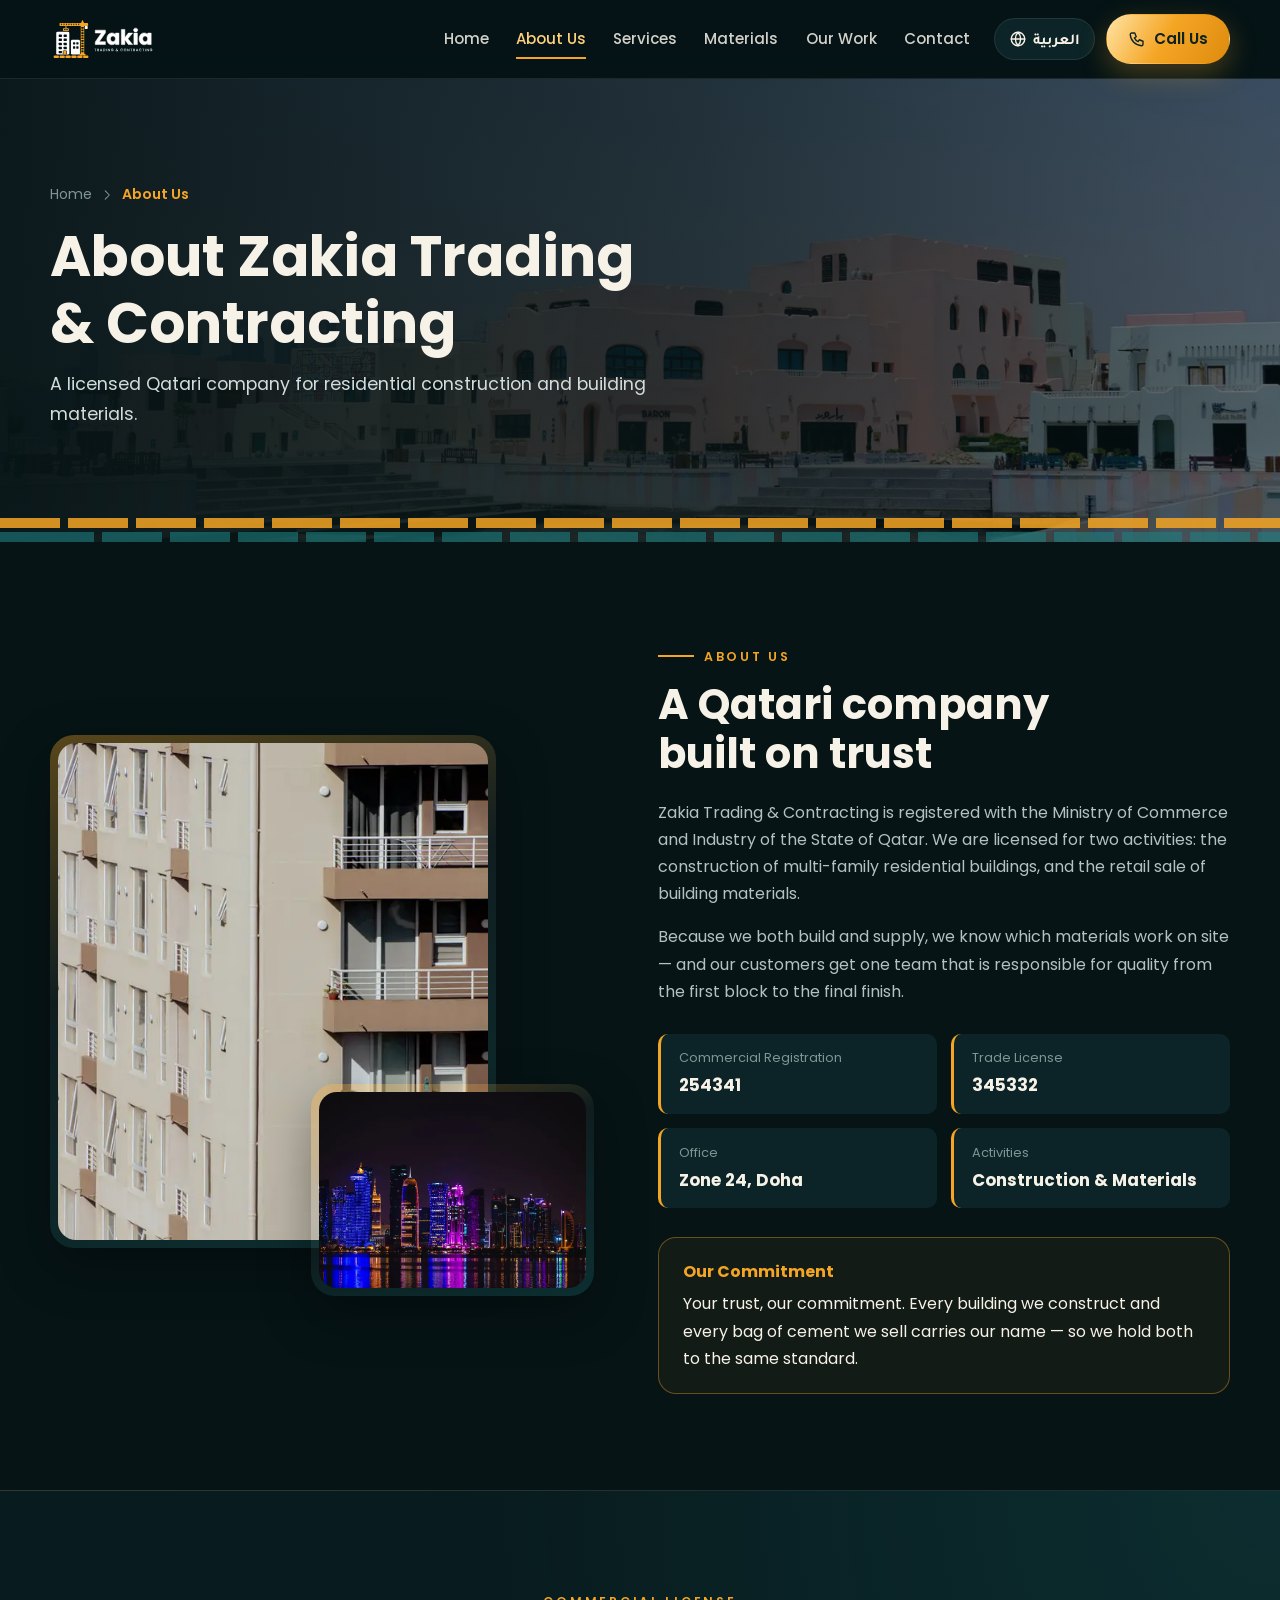
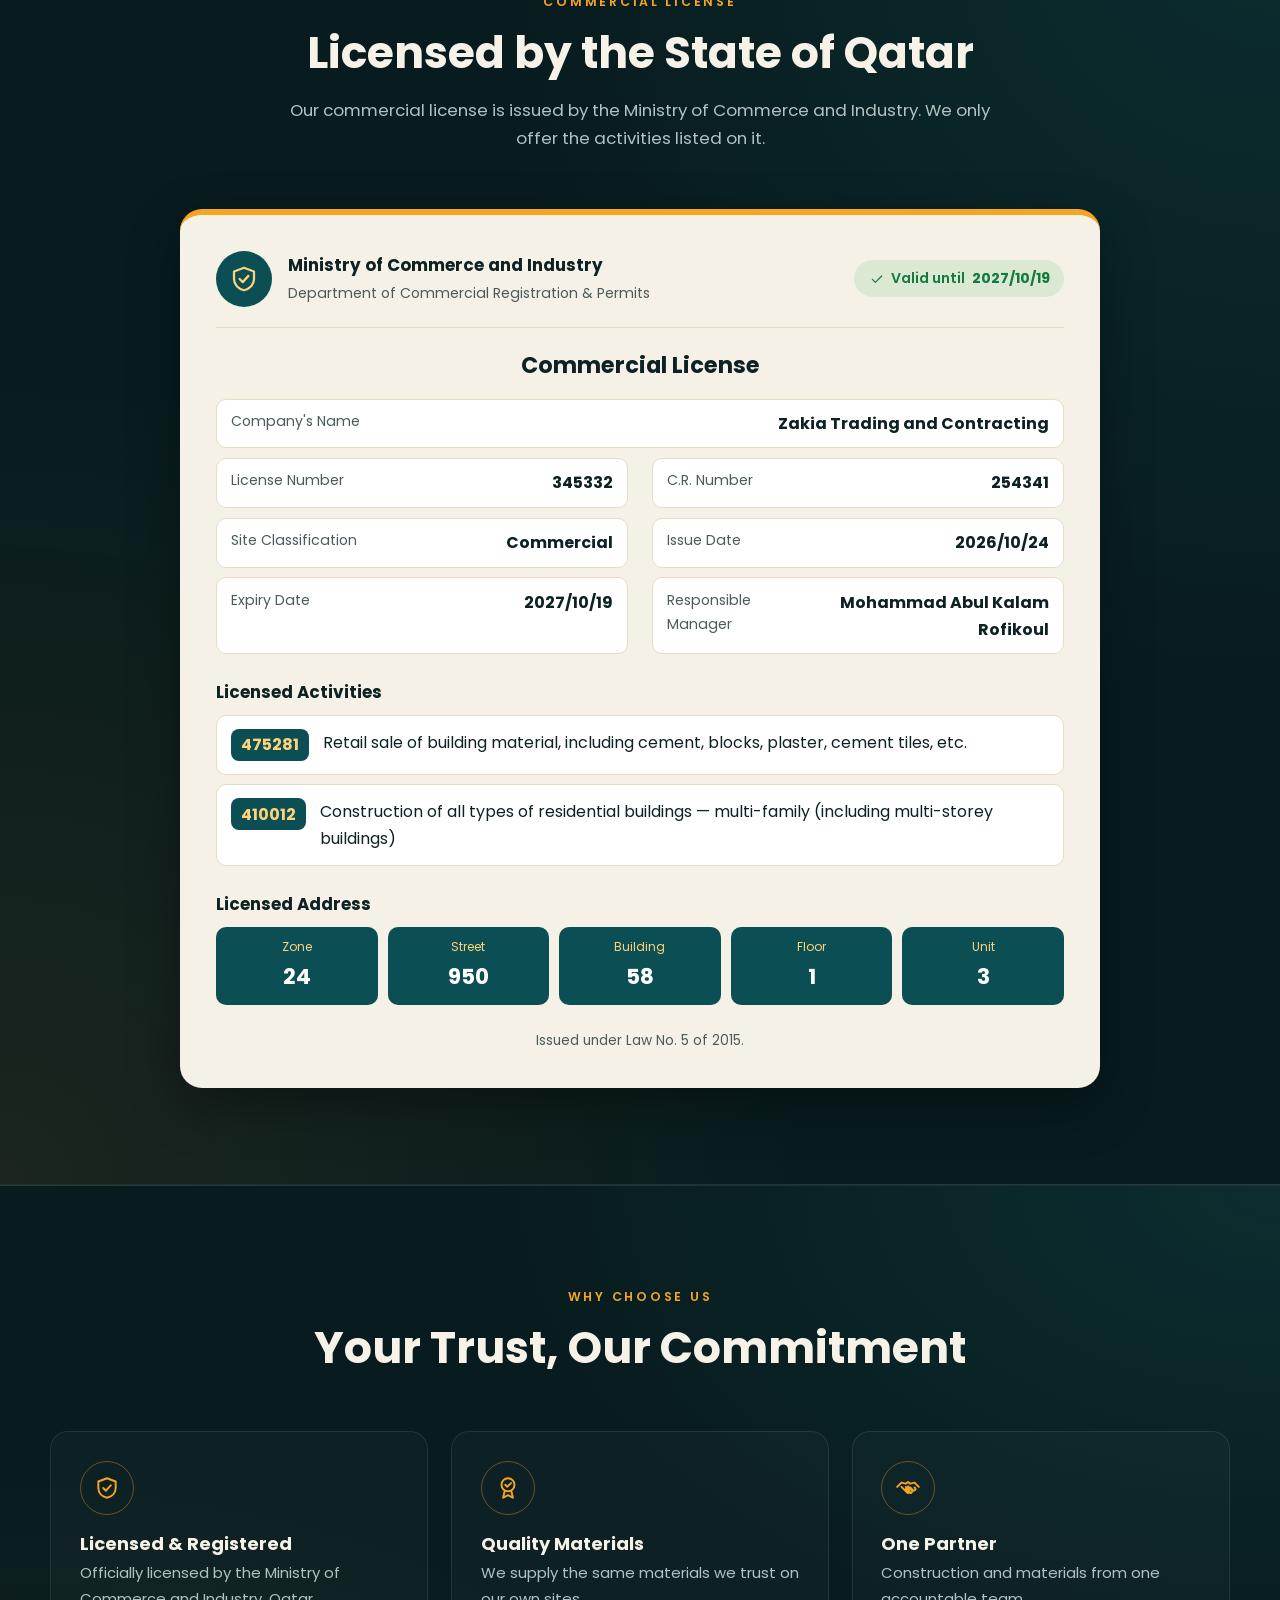
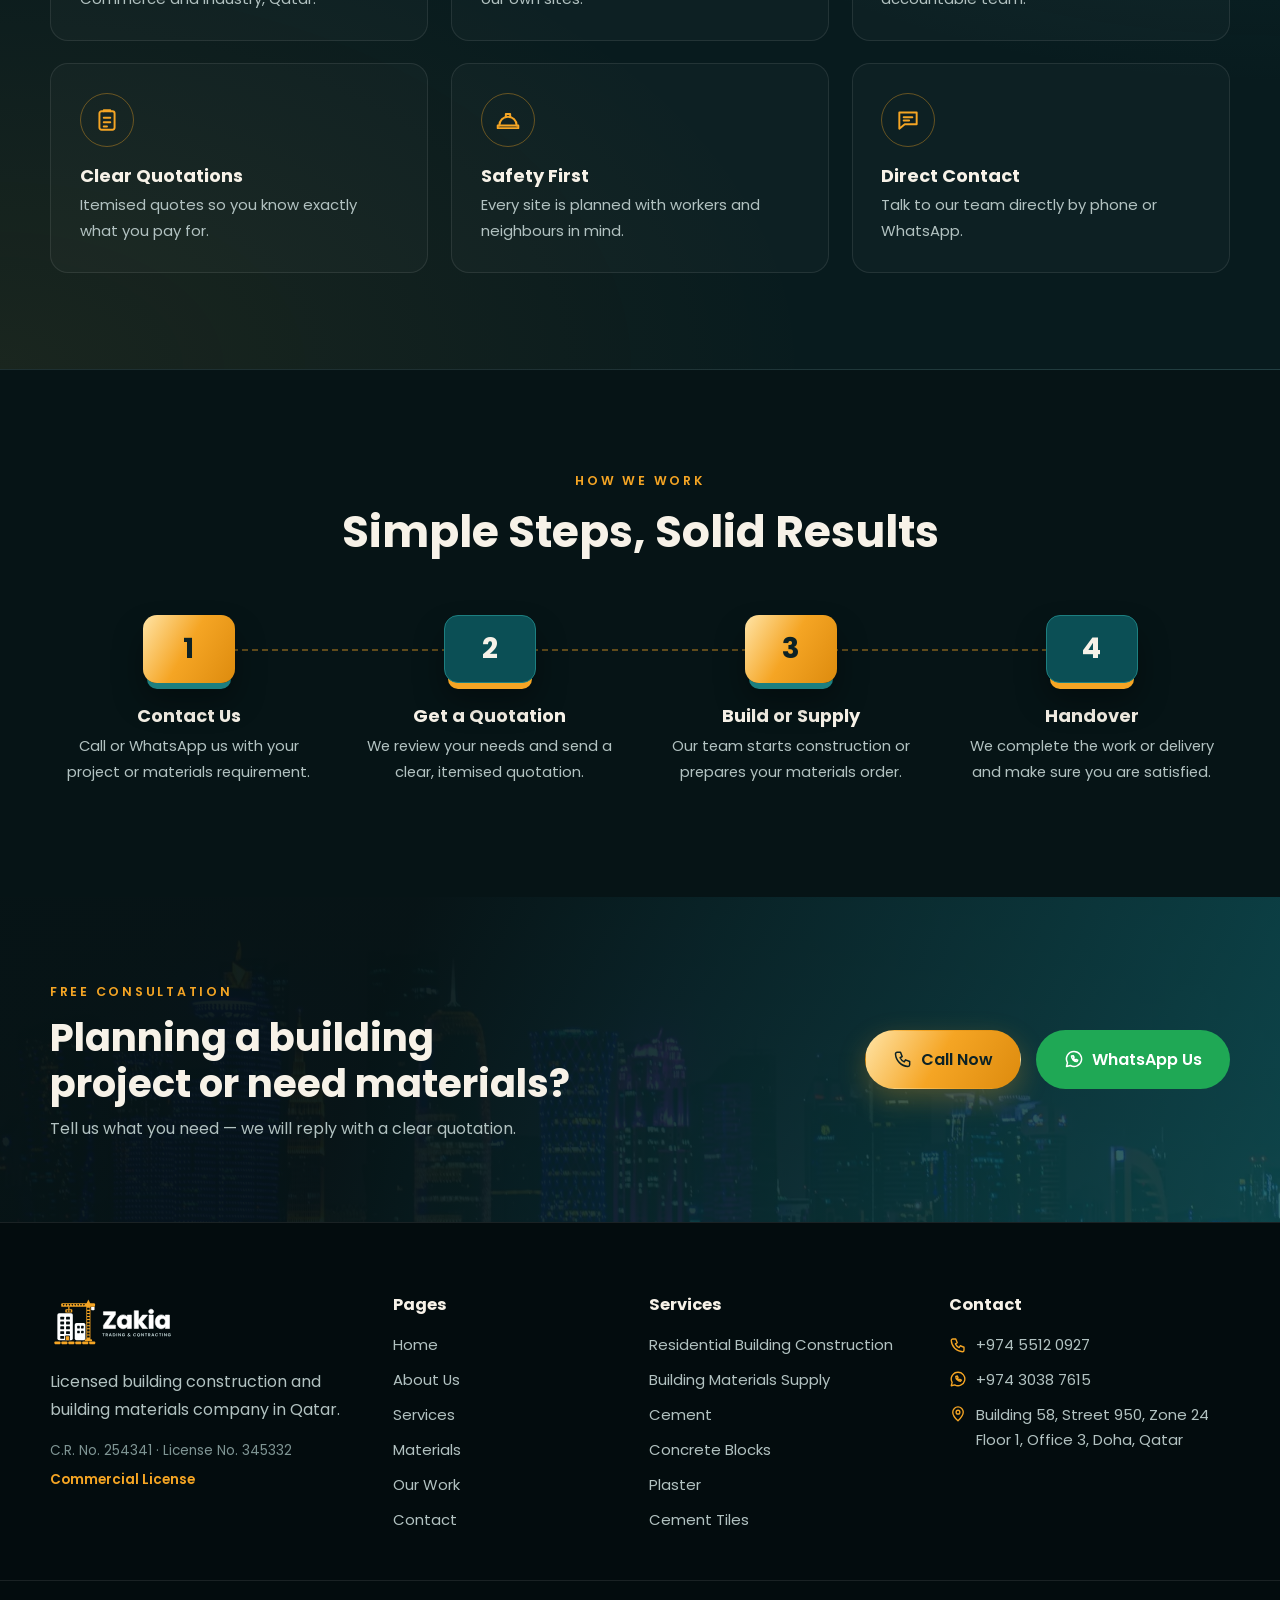
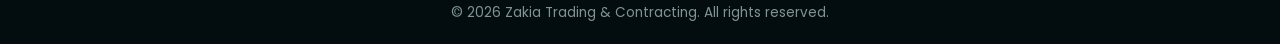
==== about.html @ 7f746972 "Mobile: show hero photos above the headline, two-column materials, delay floating WhatsApp button Co" ====
<!doctype html>
<html lang="en">
  <head>
    <meta charset="UTF-8" />
    <meta name="viewport" content="width=device-width, initial-scale=1.0, viewport-fit=cover" />
    <title>About Us | Zakia Trading &amp; Contracting</title>
    <meta name="description" content="Zakia Trading &amp; Contracting is registered with the Ministry of Commerce and Industry of Qatar (C.R. 254341)." />
    <meta name="theme-color" content="#061416" />
    <link rel="icon" type="image/png" sizes="32x32" href="./favicon-32.png" />
    <link rel="apple-touch-icon" href="./apple-touch-icon-180.png" />
    <meta property="og:type" content="website" />
    <meta property="og:title" content="About Us | Zakia Trading &amp; Contracting" />
    <meta property="og:description" content="Zakia Trading &amp; Contracting is registered with the Ministry of Commerce and Industry of Qatar (C.R. 254341)." />
    <meta property="og:image" content="./og-image.png" />
    <script type="application/ld+json">
      {
        "@context": "https://schema.org",
        "@type": "GeneralContractor",
        "name": "Zakia Trading & Contracting",
        "telephone": "+974 5512 0927",
        "address": { "@type": "PostalAddress", "streetAddress": "Building 58, Street 950, Zone 24", "addressLocality": "Doha", "addressCountry": "QA" }
      }
    </script>
    <script type="module" crossorigin src="./assets/main-DdSkjspt.js"></script>
    <link rel="stylesheet" crossorigin href="./assets/main-BesOq3yx.css">
  </head>
  <body>
    <div id="root" data-page="about"></div>
  </body>
</html>
---- assets/main-BesOq3yx.css ----
@font-face{font-family:Poppins;font-style:normal;font-display:swap;font-weight:400;src:url(./poppins-latin-ext-400-normal-CIpeJEZw.woff2) format("woff2"),url(./poppins-latin-ext-400-normal-Ce_uWq1Z.woff) format("woff");unicode-range:U+0100-02AF,U+0304,U+0308,U+0329,U+1E00-1E9F,U+1EF2-1EFF,U+2020,U+20A0-20AB,U+20AD-20C0,U+2113,U+2C60-2C7F,U+A720-A7FF}@font-face{font-family:Poppins;font-style:normal;font-display:swap;font-weight:400;src:url(./poppins-latin-400-normal-cpxAROuN.woff2) format("woff2"),url(./poppins-latin-400-normal-BOb3E3N0.woff) format("woff");unicode-range:U+0000-00FF,U+0131,U+0152-0153,U+02BB-02BC,U+02C6,U+02DA,U+02DC,U+0304,U+0308,U+0329,U+2000-206F,U+2074,U+20AC,U+2122,U+2191,U+2193,U+2212,U+2215,U+FEFF,U+FFFD}@font-face{font-family:Poppins;font-style:normal;font-display:swap;font-weight:500;src:url(./poppins-latin-ext-500-normal-H4Q0z8D2.woff2) format("woff2"),url(./poppins-latin-ext-500-normal-Bl1-S02S.woff) format("woff");unicode-range:U+0100-02AF,U+0304,U+0308,U+0329,U+1E00-1E9F,U+1EF2-1EFF,U+2020,U+20A0-20AB,U+20AD-20C0,U+2113,U+2C60-2C7F,U+A720-A7FF}@font-face{font-family:Poppins;font-style:normal;font-display:swap;font-weight:500;src:url(./poppins-latin-500-normal-C8OXljZJ.woff2) format("woff2"),url(./poppins-latin-500-normal-DGXqpDMm.woff) format("woff");unicode-range:U+0000-00FF,U+0131,U+0152-0153,U+02BB-02BC,U+02C6,U+02DA,U+02DC,U+0304,U+0308,U+0329,U+2000-206F,U+2074,U+20AC,U+2122,U+2191,U+2193,U+2212,U+2215,U+FEFF,U+FFFD}@font-face{font-family:Poppins;font-style:normal;font-display:swap;font-weight:600;src:url(./poppins-latin-ext-600-normal-Cn4C8475.woff2) format("woff2"),url(./poppins-latin-ext-600-normal-DB6FJURc.woff) format("woff");unicode-range:U+0100-02AF,U+0304,U+0308,U+0329,U+1E00-1E9F,U+1EF2-1EFF,U+2020,U+20A0-20AB,U+20AD-20C0,U+2113,U+2C60-2C7F,U+A720-A7FF}@font-face{font-family:Poppins;font-style:normal;font-display:swap;font-weight:600;src:url(./poppins-latin-600-normal-zEkxB9Mr.woff2) format("woff2"),url(./poppins-latin-600-normal-BJdTmd5m.woff) format("woff");unicode-range:U+0000-00FF,U+0131,U+0152-0153,U+02BB-02BC,U+02C6,U+02DA,U+02DC,U+0304,U+0308,U+0329,U+2000-206F,U+2074,U+20AC,U+2122,U+2191,U+2193,U+2212,U+2215,U+FEFF,U+FFFD}@font-face{font-family:Poppins;font-style:normal;font-display:swap;font-weight:700;src:url(./poppins-latin-ext-700-normal-DDaViAzG.woff2) format("woff2"),url(./poppins-latin-ext-700-normal-CE2WFKmF.woff) format("woff");unicode-range:U+0100-02AF,U+0304,U+0308,U+0329,U+1E00-1E9F,U+1EF2-1EFF,U+2020,U+20A0-20AB,U+20AD-20C0,U+2113,U+2C60-2C7F,U+A720-A7FF}@font-face{font-family:Poppins;font-style:normal;font-display:swap;font-weight:700;src:url(./poppins-latin-700-normal-Qrb0O0WB.woff2) format("woff2"),url(./poppins-latin-700-normal-BVuQR_eA.woff) format("woff");unicode-range:U+0000-00FF,U+0131,U+0152-0153,U+02BB-02BC,U+02C6,U+02DA,U+02DC,U+0304,U+0308,U+0329,U+2000-206F,U+2074,U+20AC,U+2122,U+2191,U+2193,U+2212,U+2215,U+FEFF,U+FFFD}@font-face{font-family:Tajawal;font-style:normal;font-display:swap;font-weight:400;src:url(./tajawal-arabic-400-normal-CyCXRvzh.woff2) format("woff2"),url(./tajawal-arabic-400-normal-DCQxawbB.woff) format("woff");unicode-range:U+0600-06FF,U+0750-077F,U+0870-088E,U+0890-0891,U+0897-08E1,U+08E3-08FF,U+200C-200E,U+2010-2011,U+204F,U+2E41,U+FB50-FDFF,U+FE70-FE74,U+FE76-FEFC,U+102E0-102FB,U+10E60-10E7E,U+10EC2-10EC4,U+10EFC-10EFF,U+1EE00-1EE03,U+1EE05-1EE1F,U+1EE21-1EE22,U+1EE24,U+1EE27,U+1EE29-1EE32,U+1EE34-1EE37,U+1EE39,U+1EE3B,U+1EE42,U+1EE47,U+1EE49,U+1EE4B,U+1EE4D-1EE4F,U+1EE51-1EE52,U+1EE54,U+1EE57,U+1EE59,U+1EE5B,U+1EE5D,U+1EE5F,U+1EE61-1EE62,U+1EE64,U+1EE67-1EE6A,U+1EE6C-1EE72,U+1EE74-1EE77,U+1EE79-1EE7C,U+1EE7E,U+1EE80-1EE89,U+1EE8B-1EE9B,U+1EEA1-1EEA3,U+1EEA5-1EEA9,U+1EEAB-1EEBB,U+1EEF0-1EEF1}@font-face{font-family:Tajawal;font-style:normal;font-display:swap;font-weight:400;src:url(./tajawal-latin-400-normal-BVNSOH3d.woff2) format("woff2"),url(./tajawal-latin-400-normal-BdYcZznU.woff) format("woff");unicode-range:U+0000-00FF,U+0131,U+0152-0153,U+02BB-02BC,U+02C6,U+02DA,U+02DC,U+0304,U+0308,U+0329,U+2000-206F,U+20AC,U+2122,U+2191,U+2193,U+2212,U+2215,U+FEFF,U+FFFD}@font-face{font-family:Tajawal;font-style:normal;font-display:swap;font-weight:500;src:url(./tajawal-arabic-500-normal-BZ8ojJNu.woff2) format("woff2"),url(./tajawal-arabic-500-normal-CbVEaYEW.woff) format("woff");unicode-range:U+0600-06FF,U+0750-077F,U+0870-088E,U+0890-0891,U+0897-08E1,U+08E3-08FF,U+200C-200E,U+2010-2011,U+204F,U+2E41,U+FB50-FDFF,U+FE70-FE74,U+FE76-FEFC,U+102E0-102FB,U+10E60-10E7E,U+10EC2-10EC4,U+10EFC-10EFF,U+1EE00-1EE03,U+1EE05-1EE1F,U+1EE21-1EE22,U+1EE24,U+1EE27,U+1EE29-1EE32,U+1EE34-1EE37,U+1EE39,U+1EE3B,U+1EE42,U+1EE47,U+1EE49,U+1EE4B,U+1EE4D-1EE4F,U+1EE51-1EE52,U+1EE54,U+1EE57,U+1EE59,U+1EE5B,U+1EE5D,U+1EE5F,U+1EE61-1EE62,U+1EE64,U+1EE67-1EE6A,U+1EE6C-1EE72,U+1EE74-1EE77,U+1EE79-1EE7C,U+1EE7E,U+1EE80-1EE89,U+1EE8B-1EE9B,U+1EEA1-1EEA3,U+1EEA5-1EEA9,U+1EEAB-1EEBB,U+1EEF0-1EEF1}@font-face{font-family:Tajawal;font-style:normal;font-display:swap;font-weight:500;src:url(./tajawal-latin-500-normal-CoYeBiSI.woff2) format("woff2"),url(./tajawal-latin-500-normal-DU9v6xgj.woff) format("woff");unicode-range:U+0000-00FF,U+0131,U+0152-0153,U+02BB-02BC,U+02C6,U+02DA,U+02DC,U+0304,U+0308,U+0329,U+2000-206F,U+20AC,U+2122,U+2191,U+2193,U+2212,U+2215,U+FEFF,U+FFFD}@font-face{font-family:Tajawal;font-style:normal;font-display:swap;font-weight:700;src:url(./tajawal-arabic-700-normal-D2-eand5.woff2) format("woff2"),url(./tajawal-arabic-700-normal-9L7Zusdl.woff) format("woff");unicode-range:U+0600-06FF,U+0750-077F,U+0870-088E,U+0890-0891,U+0897-08E1,U+08E3-08FF,U+200C-200E,U+2010-2011,U+204F,U+2E41,U+FB50-FDFF,U+FE70-FE74,U+FE76-FEFC,U+102E0-102FB,U+10E60-10E7E,U+10EC2-10EC4,U+10EFC-10EFF,U+1EE00-1EE03,U+1EE05-1EE1F,U+1EE21-1EE22,U+1EE24,U+1EE27,U+1EE29-1EE32,U+1EE34-1EE37,U+1EE39,U+1EE3B,U+1EE42,U+1EE47,U+1EE49,U+1EE4B,U+1EE4D-1EE4F,U+1EE51-1EE52,U+1EE54,U+1EE57,U+1EE59,U+1EE5B,U+1EE5D,U+1EE5F,U+1EE61-1EE62,U+1EE64,U+1EE67-1EE6A,U+1EE6C-1EE72,U+1EE74-1EE77,U+1EE79-1EE7C,U+1EE7E,U+1EE80-1EE89,U+1EE8B-1EE9B,U+1EEA1-1EEA3,U+1EEA5-1EEA9,U+1EEAB-1EEBB,U+1EEF0-1EEF1}@font-face{font-family:Tajawal;font-style:normal;font-display:swap;font-weight:700;src:url(./tajawal-latin-700-normal-BypgxfGb.woff2) format("woff2"),url(./tajawal-latin-700-normal-CV3bxpHe.woff) format("woff");unicode-range:U+0000-00FF,U+0131,U+0152-0153,U+02BB-02BC,U+02C6,U+02DA,U+02DC,U+0304,U+0308,U+0329,U+2000-206F,U+20AC,U+2122,U+2191,U+2193,U+2212,U+2215,U+FEFF,U+FFFD}:root{--bg: #061416;--bg-2: #081b1e;--surface: #0c2427;--surface-2: #112e32;--field: #0a1d20;--line: rgba(255, 255, 255, .09);--line-gold: rgba(245, 165, 36, .38);--gold: #f5a524;--gold-soft: #ffd27a;--gold-deep: #d98a0c;--gold-grad: linear-gradient(120deg, #ffe4a6 0%, #f5a524 48%, #dd8b0e 100%);--heading: #f7f2e8;--text: #b2c2c1;--muted: #7f9594;--teal: #0b4f55;--teal-bright: #1d7f80;--cream: #f6f1e6;--cream-line: #e6dcc6;--ink: #0d2225;--ink-text: #4b5a5b;--white: #ffffff;--wa: #1fa855;--radius: 18px;--shadow: 0 18px 50px rgba(0, 0, 0, .35);--header-h: 78px;--font: "Poppins", system-ui, -apple-system, "Segoe UI", sans-serif;color-scheme:dark}:root[lang=ar]{--font: "Poppins", "Tajawal", system-ui, sans-serif}*,*:before,*:after{box-sizing:border-box}html{scroll-behavior:smooth;scroll-padding-top:calc(var(--header-h) + 12px)}body{margin:0;font-family:var(--font);color:var(--text);background:var(--bg);line-height:1.7;-webkit-font-smoothing:antialiased;overflow-x:hidden}:root[lang=ar] body{font-size:1.06rem}body:before{content:"";position:fixed;inset:0 0 auto;height:env(safe-area-inset-top,0px);z-index:51;background:var(--bg)}h1,h2,h3,h4{color:var(--heading);line-height:1.2;margin:0;text-wrap:balance}p{margin:0 0 1rem}a{color:inherit;text-decoration:none}img{max-width:100%;height:auto;display:block}:focus-visible{outline:2px solid var(--gold);outline-offset:3px}.container{width:100%;max-width:1220px;margin-inline:auto;padding-left:max(20px,env(safe-area-inset-left,0px));padding-right:max(20px,env(safe-area-inset-right,0px))}[dir=rtl] .flip-rtl{transform:scaleX(-1)}.flip-180{transform:rotate(180deg)}[dir=rtl] .flip-180.flip-rtl{transform:none}.gold-text{background:var(--gold-grad);-webkit-background-clip:text;background-clip:text;color:transparent}.btn{display:inline-flex;align-items:center;justify-content:center;gap:.5rem;padding:.72rem 1.3rem;border-radius:999px;font-weight:600;font-size:.95rem;border:1.5px solid transparent;cursor:pointer;transition:transform .2s ease,background-color .2s ease,box-shadow .2s ease,color .2s ease,border-color .2s ease;white-space:nowrap;font-family:inherit}.btn:hover{transform:translateY(-2px)}.btn-lg{padding:.95rem 1.7rem;font-size:1rem}.btn-block{width:100%}.btn-gold{background:var(--gold-grad);color:var(--ink);box-shadow:0 10px 28px #f5a52447}.btn-gold:hover{box-shadow:0 14px 34px #f5a5246b}.btn-dark{background:var(--surface);border-color:var(--line);color:var(--heading)}.btn-dark:hover{border-color:var(--line-gold)}.btn-outline-gold{border-color:var(--line-gold);color:var(--gold-soft)}.btn-outline-gold:hover{background:var(--gold);color:var(--ink)}.btn-ghost{color:var(--gold-soft);padding-inline:.8rem}.btn-ghost:hover{color:var(--white)}.btn-wa{background:var(--wa);color:var(--white)}.eyebrow{display:inline-flex;align-items:center;gap:.6rem;font-size:.78rem;font-weight:600;letter-spacing:.22em;text-transform:uppercase;color:var(--gold)}.eyebrow-line:before{content:"";width:36px;height:1.5px;background:var(--gold)}[dir=rtl] .eyebrow,[dir=rtl] .trust-line{letter-spacing:0;font-size:.95rem}.tag{display:inline-block;font-size:.78rem;font-weight:600;color:var(--gold-soft);border:1px solid var(--line-gold);border-radius:999px;padding:.25rem .8rem;margin-bottom:1rem}.reveal{transition:opacity .7s ease,transform .7s ease}.reveal.is-pending{opacity:0;transform:translateY(26px)}@media (prefers-reduced-motion: reduce){html{scroll-behavior:auto}.reveal,.reveal.is-pending{opacity:1;transform:none;transition:none}}.site-header{position:sticky;top:env(safe-area-inset-top,0px);z-index:50;background:#061416d1;-webkit-backdrop-filter:blur(14px);backdrop-filter:blur(14px);border-bottom:1px solid var(--line);transition:background-color .25s ease}.site-header.is-scrolled{background:#061416f5}.header-inner{height:var(--header-h);display:flex;align-items:center;gap:1.5rem}.brand img{height:46px;width:auto}.main-nav{display:flex;gap:1.7rem;margin-inline-start:auto}.main-nav a:not(.btn){font-weight:500;font-size:.94rem;color:var(--heading);position:relative;padding-block:.3rem;opacity:.85}.main-nav a:not(.btn):hover,.main-nav a.is-active{opacity:1;color:var(--gold-soft)}.main-nav a:not(.btn):after{content:"";position:absolute;inset-inline-start:0;bottom:-2px;width:0;height:2px;background:var(--gold);transition:width .25s ease}.main-nav a:not(.btn):hover:after,.main-nav a.is-active:after{width:100%}.nav-call-mobile{display:none!important}.header-actions{display:flex;align-items:center;gap:.7rem}.lang-toggle{display:inline-flex;align-items:center;gap:.35rem;background:var(--surface);border:1px solid var(--line);color:var(--heading);border-radius:999px;padding:.5rem .9rem;font-family:Poppins,Tajawal,sans-serif;font-weight:700;font-size:.95rem;cursor:pointer}.lang-toggle:hover{border-color:var(--line-gold)}.menu-toggle{display:none;background:none;border:0;color:var(--heading);cursor:pointer;padding:.4rem}.hero{position:relative;padding:4.5rem 0 6.5rem;background:radial-gradient(ellipse at 15% 0%,rgba(245,165,36,.12),transparent 45%),radial-gradient(ellipse at 90% 60%,rgba(29,127,128,.22),transparent 50%),var(--bg);overflow:hidden}.hero-grid{display:grid;grid-template-columns:1.08fr 1fr;gap:3.5rem;align-items:center}.hero h1{font-size:clamp(2.5rem,5.4vw,4.3rem);font-weight:700;margin:1.1rem 0 1.3rem;letter-spacing:-.02em}[dir=rtl] .hero h1{letter-spacing:0;line-height:1.3}.hero-accent{display:block}.hero-text{font-size:1.08rem;max-width:58ch}.chip-row{list-style:none;padding:0;margin:1.6rem 0 1.4rem;display:flex;flex-wrap:wrap;gap:.6rem}.chip-row li{display:inline-flex;align-items:center;gap:.45rem;font-size:.86rem;font-weight:600;color:var(--heading);padding:.5rem .95rem;border-radius:999px;background:#ffffff08;border:1px solid var(--line)}.chip-row svg{color:var(--gold)}.trust-line{display:flex;align-items:center;gap:.8rem;font-size:.78rem;font-weight:600;letter-spacing:.3em;text-transform:uppercase;color:var(--muted)}.trust-line:before{content:"";width:36px;height:1px;background:var(--muted)}.hero-ctas{display:flex;flex-wrap:wrap;gap:.9rem;margin:1.6rem 0 2rem}.hero-facts{display:grid;grid-template-columns:repeat(3,minmax(0,1fr));gap:.75rem;margin:0;max-width:560px}.hero-facts div{border:1px solid var(--line);background:#ffffff05;border-radius:14px;padding:.9rem 1rem}.hero-facts dt{font-size:1.45rem;font-weight:700;color:var(--gold);line-height:1.2;font-variant-numeric:tabular-nums}.hero-facts dd{margin:.2rem 0 0;font-size:.75rem;color:var(--muted);text-transform:uppercase;letter-spacing:.08em}[dir=rtl] .hero-facts dd{letter-spacing:0;font-size:.85rem}.hero-visual{position:relative;padding-bottom:2rem}.photo-frame{border-radius:24px;padding:8px;background:linear-gradient(160deg,#f5a52459,#ffffff0a 40%,#1d7f8040);box-shadow:var(--shadow)}.photo-frame img{width:100%;height:100%;object-fit:cover;border-radius:18px}.hero-visual>.photo-frame:first-child{aspect-ratio:4 / 4.4;max-width:100%;margin-inline-start:12%}.photo-frame-sm{position:absolute;width:40%;aspect-ratio:3 / 4;bottom:0;inset-inline-start:0;border-radius:20px;padding:6px}.photo-frame-sm img{border-radius:15px}.float-badge{position:absolute;top:7%;inset-inline-end:-3%;display:flex;align-items:center;gap:.75rem;background:#081b1eeb;-webkit-backdrop-filter:blur(8px);backdrop-filter:blur(8px);border:1px solid var(--line-gold);padding:.8rem 1.1rem;border-radius:16px;box-shadow:var(--shadow);animation:float 5s ease-in-out infinite}.float-badge strong{display:block;color:var(--heading);font-size:.92rem}.float-badge span:not(.badge-icon){font-size:.8rem;color:var(--muted)}.badge-icon{display:grid;place-items:center;width:42px;height:42px;border-radius:12px;background:var(--gold-grad);color:var(--ink);flex-shrink:0}@keyframes float{50%{transform:translateY(-10px)}}@media (prefers-reduced-motion: reduce){.float-badge{animation:none}}.brick-strip{position:absolute;inset-inline:0;bottom:14px;height:10px;background:repeating-linear-gradient(90deg,var(--gold) 0 60px,transparent 60px 68px);opacity:.85}.brick-strip:after{content:"";position:absolute;inset-inline:0;top:14px;height:10px;background:repeating-linear-gradient(90deg,var(--teal-bright) 0 60px,transparent 60px 68px);background-position:34px 0;opacity:.7}.page-hero{position:relative;background-size:cover;background-position:center;padding:6.5rem 0 7rem;isolation:isolate}.page-hero:before{content:"";position:absolute;top:0;right:0;bottom:0;left:0;z-index:-1;background:linear-gradient(90deg,#061416f5,#061416c7 55%,#0614168c),radial-gradient(ellipse at 10% 100%,rgba(245,165,36,.18),transparent 50%)}[dir=rtl] .page-hero:before{background:linear-gradient(270deg,#061416f5,#061416c7 55%,#0614168c),radial-gradient(ellipse at 90% 100%,rgba(245,165,36,.18),transparent 50%)}.page-hero-inner{max-width:1220px}.page-hero h1{font-size:clamp(2.2rem,4.6vw,3.5rem);margin:1rem 0 .8rem;max-width:18ch}.page-hero p{font-size:1.1rem;max-width:55ch;color:#d2dcdb;margin:0}.breadcrumb{display:flex;align-items:center;gap:.5rem;font-size:.88rem;color:var(--muted)}.breadcrumb a:hover{color:var(--gold-soft)}.breadcrumb [aria-current]{color:var(--gold);font-weight:600}.section{padding-block:6rem}.section-dark{background:radial-gradient(ellipse at 100% 0%,rgba(29,127,128,.18),transparent 45%),radial-gradient(ellipse at 0% 100%,rgba(245,165,36,.08),transparent 45%),var(--bg-2);border-block:1px solid var(--line)}.section-cream{background:var(--cream);color:var(--ink-text)}.section-cream h2,.section-cream h3{color:var(--ink)}.section-cream .eyebrow{color:var(--gold-deep)}.section-heading{max-width:700px;margin:0 auto 3.5rem;text-align:center}.section-heading.align-start{margin-inline:0;text-align:start}.section-heading h2{font-size:clamp(1.9rem,3.6vw,2.75rem);margin:.8rem 0 1rem}.section-heading p{font-size:1.05rem;margin:0}.center-action{display:flex;justify-content:center;margin-top:2.75rem}.check-list{list-style:none;padding:0;margin:1.2rem 0 1.6rem;display:grid;grid-template-columns:repeat(2,minmax(0,1fr));gap:.6rem 1rem}.check-list li{display:flex;align-items:flex-start;gap:.5rem;color:var(--heading);font-weight:500;font-size:.92rem}.section-cream .check-list li{color:var(--ink)}.check-list svg{color:var(--gold);flex-shrink:0;margin-top:.2rem}.card-actions{display:flex;flex-wrap:wrap;gap:.5rem;align-items:center}.link-arrow{display:inline-flex;align-items:center;gap:.35rem;font-weight:600;color:var(--gold);font-style:normal}.section-cream .link-arrow{color:var(--gold-deep)}.link-arrow:hover{gap:.6rem}.service-grid{display:grid;grid-template-columns:repeat(2,minmax(0,1fr));gap:2rem}.service-card{background:var(--surface);border:1px solid var(--line);border-radius:24px;overflow:hidden;transition:transform .3s ease,border-color .3s ease,box-shadow .3s ease}.service-card:hover{transform:translateY(-6px);border-color:var(--line-gold);box-shadow:var(--shadow)}.service-photo{position:relative;aspect-ratio:16 / 9;max-width:100%}.service-photo img{width:100%;height:100%;object-fit:cover;transition:transform .6s ease}.service-card:hover .service-photo img{transform:scale(1.05)}.service-photo{overflow:hidden}.service-photo:after{content:"";position:absolute;top:40%;right:0;bottom:0;left:0;background:linear-gradient(transparent,var(--surface))}.service-icon{position:absolute;z-index:1;bottom:1rem;inset-inline-start:1.6rem;display:grid;place-items:center;width:60px;height:60px;border-radius:16px;background:var(--gold-grad);color:var(--ink);box-shadow:0 10px 24px #00000059}.service-body{padding:1.4rem 1.8rem 2rem}.service-body h3{font-size:1.4rem;margin-bottom:.7rem}.feature-rows{display:grid;gap:5rem}.feature-row{display:grid;grid-template-columns:1fr 1fr;gap:3.5rem;align-items:center}.feature-row.is-flipped .feature-media{order:2}.feature-media{aspect-ratio:4 / 3.2;max-width:100%}.feature-copy h2{font-size:clamp(1.7rem,3vw,2.3rem);margin-bottom:1rem}.lead{color:var(--heading);font-size:1.08rem}.material-grid{display:grid;grid-template-columns:repeat(4,minmax(0,1fr));gap:1.5rem}.material-grid.is-detailed{grid-template-columns:repeat(2,minmax(0,1fr));gap:2rem}.material-card{background:var(--surface);border:1px solid var(--line);border-radius:var(--radius);overflow:hidden;display:flex;flex-direction:column;transition:transform .3s ease,box-shadow .3s ease,border-color .3s ease}.section-cream .material-card{background:var(--white);border-color:var(--cream-line)}.material-card:hover{transform:translateY(-6px);box-shadow:0 18px 40px #0d22252e;border-color:var(--line-gold)}.material-photo{position:relative;aspect-ratio:4 / 3;max-width:100%;overflow:hidden}.is-detailed .material-photo{aspect-ratio:16 / 9}.material-photo img{width:100%;height:100%;object-fit:cover;transition:transform .6s ease}.material-card:hover .material-photo img{transform:scale(1.06)}.material-icon{position:absolute;bottom:.8rem;inset-inline-start:.8rem;display:grid;place-items:center;width:46px;height:46px;border-radius:12px;background:var(--gold-grad);color:var(--ink)}.material-body{padding:1.3rem 1.4rem 1.5rem;display:flex;flex-direction:column;flex:1}.material-body h3{font-size:1.18rem;margin-bottom:.4rem}.material-body>p{font-size:.93rem;flex:1}.is-detailed .material-body h3{font-size:1.45rem}.is-detailed .material-body>p{flex:0}.why-grid{display:grid;grid-template-columns:repeat(3,minmax(0,1fr));gap:1.4rem}.why-card{background:#ffffff06;border:1px solid var(--line);border-radius:var(--radius);padding:1.8rem;transition:border-color .3s ease,background-color .3s ease}.why-card:hover{border-color:var(--line-gold);background:#f5a5240a}.why-icon{display:grid;place-items:center;width:54px;height:54px;border-radius:50%;border:1px solid var(--line-gold);color:var(--gold);margin-bottom:1.1rem}.why-card h3{font-size:1.12rem;margin-bottom:.4rem}.why-card p{font-size:.93rem;margin:0}.filter-row{display:flex;flex-wrap:wrap;justify-content:center;gap:.6rem;margin-bottom:2.25rem}.filter-row button{font:inherit;font-size:.9rem;font-weight:600;padding:.55rem 1.2rem;border-radius:999px;border:1px solid var(--line);background:var(--surface);color:var(--heading);cursor:pointer}.filter-row button.is-active{background:var(--gold-grad);color:var(--ink);border-color:transparent}.work-grid{columns:3;column-gap:1rem}.work-item{break-inside:avoid;margin-bottom:1rem;aspect-ratio:4 / 3;max-width:100%}.work-item.is-tall{aspect-ratio:3 / 4}.work-item button{position:relative;display:block;width:100%;height:100%;padding:0;border:0;border-radius:var(--radius);overflow:hidden;cursor:zoom-in;background:var(--surface);text-align:start;font:inherit}.work-item img{width:100%;height:100%;object-fit:cover;transition:transform .6s ease}.work-item button:hover img{transform:scale(1.06)}.work-caption{position:absolute;inset:auto 0 0;padding:2.5rem 1.1rem 1rem;background:linear-gradient(transparent,#040e10eb);display:grid;gap:.15rem}.work-caption strong{color:var(--heading);font-size:.98rem}.work-cat{font-size:.72rem;font-weight:600;letter-spacing:.12em;text-transform:uppercase;color:var(--gold)}[dir=rtl] .work-cat{letter-spacing:0;font-size:.82rem}.lightbox{position:fixed;top:0;right:0;bottom:0;left:0;z-index:100;background:#020809f0;display:grid;place-items:center;padding:max(16px,env(safe-area-inset-top,0px)) max(16px,env(safe-area-inset-right,0px)) max(16px,env(safe-area-inset-bottom,0px)) max(16px,env(safe-area-inset-left,0px))}.lightbox figure{margin:0;max-width:min(1200px,100%)}.lightbox img{max-height:80vh;width:auto;margin-inline:auto;border-radius:14px}.lightbox figcaption{text-align:center;color:var(--heading);margin-top:.9rem;font-weight:600}.lb-btn{position:absolute;display:grid;place-items:center;width:48px;height:48px;border-radius:50%;border:1px solid var(--line);background:#0c2427e6;color:var(--heading);cursor:pointer}.lb-btn:hover{border-color:var(--gold);color:var(--gold)}.lb-close{top:calc(16px + env(safe-area-inset-top,0px));inset-inline-end:16px}.lb-prev,.lb-next{top:50%;translate:0 -50%}.lb-prev{inset-inline-start:16px}.lb-next{inset-inline-end:16px}.about-grid{display:grid;grid-template-columns:1fr 1.05fr;gap:4rem;align-items:center}.about-media{position:relative;padding-bottom:3rem}.about-main{aspect-ratio:4 / 4.6;max-width:100%;width:82%}.about-sub{position:absolute;width:52%;aspect-ratio:4 / 3;bottom:0;inset-inline-end:0}.about-copy h2{font-size:clamp(1.9rem,3.6vw,2.6rem);margin:.8rem 0 1.2rem}.fact-grid{display:grid;grid-template-columns:repeat(2,minmax(0,1fr));gap:.9rem;margin:1.8rem 0}.fact-grid div{border-inline-start:3px solid var(--gold);background:var(--surface);padding:.85rem 1.1rem;border-radius:10px}.fact-grid dt{font-size:.8rem;color:var(--muted)}.fact-grid dd{margin:.15rem 0 0;font-weight:700;color:var(--heading);font-size:1.05rem;font-variant-numeric:tabular-nums}.mission{margin:0;padding:1.3rem 1.5rem;border-radius:var(--radius);border:1px solid var(--line-gold);background:#f5a5240d}.mission strong{color:var(--gold);display:block;margin-bottom:.3rem}.mission p{margin:0;color:var(--heading)}.license-doc{max-width:920px;margin-inline:auto;background:var(--cream);color:var(--ink-text);border-radius:22px;padding:2.25rem;box-shadow:var(--shadow);border-top:6px solid var(--gold)}.license-head{display:flex;align-items:center;gap:1rem;flex-wrap:wrap;padding-bottom:1.25rem;border-bottom:1px solid var(--cream-line)}.license-head strong{display:block;color:var(--ink);font-size:1.05rem}.license-head span{font-size:.88rem}.license-seal{display:grid;place-items:center;width:56px;height:56px;border-radius:50%;background:var(--teal);color:var(--gold-soft);flex-shrink:0}.license-valid{margin-inline-start:auto;display:inline-flex;align-items:center;gap:.4rem;padding:.4rem .9rem;border-radius:999px;background:#1fa8551f;color:#157a3e;font-weight:600}.license-title{color:var(--ink);text-align:center;font-size:1.4rem;margin:1.5rem 0 1.25rem}.license-fields,.license-address{margin:0;display:grid;gap:.6rem 1.5rem}.license-fields{grid-template-columns:repeat(2,minmax(0,1fr))}.license-fields div{display:flex;justify-content:space-between;gap:1rem;padding:.65rem .9rem;background:var(--white);border-radius:10px;border:1px solid var(--cream-line)}.license-fields div:first-child{grid-column:1 / -1}.license-fields dt{font-size:.88rem}.license-fields dd{margin:0;font-weight:700;color:var(--ink);text-align:end;font-variant-numeric:tabular-nums}.license-sub{color:var(--ink);font-size:1.05rem;margin:1.75rem 0 .8rem}.license-activities{list-style:none;padding:0;margin:0;display:grid;gap:.6rem}.license-activities li{display:flex;align-items:flex-start;gap:.9rem;padding:.8rem .9rem;background:var(--white);border-radius:10px;border:1px solid var(--cream-line);color:var(--ink)}.activity-code{flex-shrink:0;font-weight:700;font-variant-numeric:tabular-nums;background:var(--teal);color:var(--gold-soft);border-radius:8px;padding:.15rem .6rem}.license-address{grid-template-columns:repeat(5,minmax(0,1fr));gap:.6rem}.license-address div{text-align:center;background:var(--teal);border-radius:10px;padding:.6rem .4rem}.license-address dt{font-size:.75rem;color:var(--gold-soft)}.license-address dd{margin:.1rem 0 0;font-size:1.35rem;font-weight:700;color:var(--white)}.license-note{margin:1.5rem 0 0;font-size:.85rem;text-align:center}.license-strip{background:var(--surface);border-block:1px solid var(--line);padding-block:1.1rem}.license-strip-inner{display:flex;align-items:center;gap:1rem 2rem;flex-wrap:wrap;justify-content:space-between}.license-strip-text{display:inline-flex;align-items:center;gap:.55rem;color:var(--heading);font-weight:600}.license-strip-text svg{color:var(--gold)}.license-strip-meta{display:flex;flex-wrap:wrap;gap:.4rem 1.5rem;font-size:.9rem}.license-strip-meta b{color:var(--gold-soft);font-variant-numeric:tabular-nums}.footer-legal .link-arrow{margin-top:.4rem}.cta-band{position:relative;background-size:cover;background-position:center;padding-block:5rem;isolation:isolate}.cta-band:before{content:"";position:absolute;top:0;right:0;bottom:0;left:0;z-index:-1;background:linear-gradient(110deg,#061416f2 30%,#0b4f55d1)}.cta-inner{display:flex;align-items:center;justify-content:space-between;gap:2rem;flex-wrap:wrap}.cta-band h2{font-size:clamp(1.7rem,3.2vw,2.4rem);margin:.7rem 0 .5rem;max-width:24ch}.cta-band p{margin:0}.cta-actions{display:flex;gap:.9rem;flex-wrap:wrap}.steps{list-style:none;padding:0;margin:0;display:grid;grid-template-columns:repeat(4,minmax(0,1fr));gap:1.5rem;position:relative}.steps:before{content:"";position:absolute;top:34px;inset-inline:12%;border-top:2px dashed var(--line-gold)}.step{text-align:center;position:relative;padding:0 .5rem}.step-block{display:grid;place-items:center;width:92px;height:68px;margin:0 auto 1.4rem;border-radius:14px;background:var(--gold-grad);color:var(--ink);font-size:1.8rem;font-weight:700;box-shadow:0 10px 0 -4px var(--teal-bright),0 18px 30px #00000059;position:relative}.step:nth-child(2n) .step-block{background:var(--teal);color:var(--heading);border:1px solid var(--teal-bright);box-shadow:0 10px 0 -4px var(--gold),0 18px 30px #00000059}.step h3{font-size:1.12rem;margin-bottom:.5rem}.step p{font-size:.92rem}.faq-wrap{max-width:880px}.faq-list{display:grid;gap:.9rem}.faq-item{background:var(--white);border-radius:14px;border:1px solid var(--cream-line);transition:box-shadow .25s ease,border-color .25s ease}.faq-item.is-open{box-shadow:0 14px 34px #0d22251f;border-color:var(--gold)}.faq-item button{width:100%;display:flex;align-items:center;justify-content:space-between;gap:1rem;padding:1.15rem 1.4rem;background:none;border:0;cursor:pointer;font-family:inherit;font-size:1.02rem;font-weight:600;color:var(--ink);text-align:start}.faq-plus{flex-shrink:0;color:var(--ink);background:var(--cream);border-radius:50%;padding:3px;transition:transform .25s ease,background-color .25s ease}.faq-item.is-open .faq-plus{transform:rotate(45deg);background:var(--gold)}.faq-answer{padding:0 1.4rem 1.15rem;color:var(--ink-text)}.faq-answer p{margin:0}.contact-grid{display:grid;grid-template-columns:.85fr 1.15fr;gap:2.5rem;align-items:start}.contact-cards{display:grid;gap:1rem}.contact-card{display:flex;gap:1rem;align-items:flex-start;padding:1.35rem;border-radius:var(--radius);border:1px solid var(--line);background:var(--surface);transition:transform .25s ease,border-color .25s ease}.contact-card:hover{transform:translateY(-3px);border-color:var(--line-gold)}.contact-card span:not(.contact-icon){display:block;font-size:.85rem;color:var(--muted)}.contact-card strong{display:block;color:var(--heading);font-size:1.08rem}.contact-card small{display:block;font-size:.92rem;margin-bottom:.4rem}[dir=rtl] .contact-card strong[dir=ltr]{text-align:end}.contact-icon{display:grid;place-items:center;width:50px;height:50px;border-radius:14px;background:var(--gold-grad);color:var(--ink);flex-shrink:0}.contact-icon.wa{background:var(--wa);color:var(--white)}.contact-form{background:var(--surface);border:1px solid var(--line);border-top:3px solid var(--gold);border-radius:22px;padding:2.25rem;box-shadow:var(--shadow);display:grid;gap:1.15rem}.form-row{display:grid;grid-template-columns:repeat(2,minmax(0,1fr));gap:1rem}.contact-form label>span,.contact-form legend{display:block;font-size:.88rem;font-weight:600;color:var(--heading);margin-bottom:.4rem}.contact-form input:not([type=radio]),.contact-form textarea{width:100%;font:inherit;color:var(--heading);padding:.8rem 1rem;border:1px solid var(--line);border-radius:12px;background:var(--field);transition:border-color .2s ease}[dir=rtl] .contact-form input[dir=ltr]{text-align:right}.contact-form input:focus,.contact-form textarea:focus{outline:none;border-color:var(--gold)}.contact-form textarea{resize:vertical}.service-choice{border:0;padding:0;margin:0;display:flex;flex-wrap:wrap;gap:.5rem}.service-choice legend{width:100%}.service-choice label{display:inline-flex;align-items:center;padding:.55rem 1rem;border-radius:999px;border:1px solid var(--line);font-size:.9rem;font-weight:500;color:var(--heading);cursor:pointer;transition:all .2s ease}.service-choice label.is-active{background:var(--gold-grad);border-color:transparent;color:var(--ink)}.service-choice input{position:absolute;opacity:0;pointer-events:none}.service-choice label:has(input:focus-visible){outline:2px solid var(--gold);outline-offset:2px}.form-note{font-size:.82rem;color:var(--muted);text-align:center;margin:0}.site-footer{background:#030c0e;border-top:1px solid var(--line);padding-top:4.5rem}.footer-grid{display:grid;grid-template-columns:1.4fr 1fr 1.2fr 1.3fr;gap:2.5rem;padding-bottom:3rem}.footer-brand img{height:54px;width:auto;margin-bottom:1.2rem}.footer-legal{font-size:.85rem;color:var(--muted)}.site-footer h4{color:var(--heading);font-size:1.02rem;margin-bottom:1.1rem}.site-footer ul{list-style:none;padding:0;margin:0;display:grid;gap:.6rem;font-size:.93rem}.site-footer a:hover{color:var(--gold)}.footer-contact li{display:flex;gap:.6rem;align-items:flex-start}.footer-contact svg{color:var(--gold);flex-shrink:0;margin-top:.2rem}.footer-bottom{border-top:1px solid var(--line);padding-block:1.25rem;font-size:.85rem;text-align:center;color:var(--muted)}.floating-wa{position:fixed;bottom:calc(22px + env(safe-area-inset-bottom,0px));inset-inline-end:calc(22px + env(safe-area-inset-right,0px));z-index:60;display:flex;align-items:center;gap:.5rem;background:var(--wa);color:var(--white);border-radius:999px;padding:.85rem;box-shadow:0 12px 30px #1fa85566;transition:transform .2s ease,opacity .3s ease,visibility .3s}.floating-wa:not(.is-visible){opacity:0;visibility:hidden;transform:translateY(12px)}.floating-wa:hover{transform:scale(1.06)}.floating-label{max-width:0;overflow:hidden;white-space:nowrap;font-weight:600;font-size:.92rem;transition:max-width .3s ease,margin .3s ease}.floating-wa:hover .floating-label{max-width:200px;margin-inline-end:.4rem}@media (max-width: 1100px){.header-call span{display:none}.header-call{padding:.72rem}.main-nav{gap:1.2rem}.material-grid,.footer-grid{grid-template-columns:repeat(2,minmax(0,1fr))}}@media (max-width: 920px){:root{--header-h: 68px}.brand img{height:40px}.menu-toggle{display:inline-flex}.header-call{display:none}.main-nav{position:fixed;top:calc(var(--header-h) + env(safe-area-inset-top,0px));inset-inline:0;flex-direction:column;gap:0;background:var(--bg-2);border-bottom:1px solid var(--line);padding:.5rem max(20px,env(safe-area-inset-right,0px)) 1.5rem max(20px,env(safe-area-inset-left,0px));box-shadow:0 20px 30px #0006;transform:translateY(-130%);visibility:hidden;transition:transform .3s ease,visibility .3s}.main-nav.is-open{transform:none;visibility:visible}.main-nav a:not(.btn){padding:.85rem 0;border-bottom:1px solid var(--line)}.main-nav a:not(.btn):after{display:none}.nav-call-mobile{display:inline-flex!important;margin-top:1rem}.header-actions{margin-inline-start:auto}.hero{padding-top:1.5rem}.hero-grid{gap:2rem}.hero-visual{order:-1;padding-bottom:1.25rem}.hero-visual>.photo-frame:first-child{aspect-ratio:16 / 11;width:86%;margin-inline-start:0}.photo-frame-sm{width:34%;inset-inline-start:auto;inset-inline-end:0}.float-badge{top:auto;bottom:8%;inset-inline-start:4%;inset-inline-end:auto}.hero-grid,.about-grid,.contact-grid,.service-grid,.feature-row,.material-grid.is-detailed{grid-template-columns:minmax(0,1fr)}.feature-row.is-flipped .feature-media{order:0}.feature-rows{gap:3.5rem}.hero-visual{max-width:560px;width:100%;margin-inline:auto}.why-grid{grid-template-columns:repeat(2,minmax(0,1fr))}.work-grid{columns:2}.steps{grid-template-columns:repeat(2,minmax(0,1fr));row-gap:2.5rem}.steps:before{display:none}.section{padding-block:4.5rem}.page-hero{padding:4.5rem 0 5.5rem}}@media (max-width: 560px){.container{padding-left:max(16px,env(safe-area-inset-left,0px));padding-right:max(16px,env(safe-area-inset-right,0px))}.license-doc{padding:1.4rem}.license-fields{grid-template-columns:minmax(0,1fr)}.license-address{grid-template-columns:repeat(3,minmax(0,1fr))}.license-valid{margin-inline-start:0}.hero h1{margin-top:.8rem}.float-badge{display:none}.trust-line{letter-spacing:.14em;font-size:.68rem;gap:.6rem}.trust-line:before{width:22px}.material-grid{gap:.75rem}.material-body{padding:.9rem .9rem 1rem}.material-body h3{font-size:1rem}.material-body>p{font-size:.82rem}.material-icon{width:36px;height:36px;bottom:.5rem;inset-inline-start:.5rem}.material-card .link-arrow{font-size:.85rem}.check-list,.form-row,.fact-grid,.material-grid.is-detailed,.why-grid,.steps,.footer-grid{grid-template-columns:minmax(0,1fr)}.hero-facts{gap:.5rem}.hero-facts div{padding:.7rem .6rem}.hero-facts dt{font-size:1.1rem}.hero-facts dd{font-size:.65rem;letter-spacing:.04em}.hero-ctas .btn{flex:1 1 100%}.float-badge{padding:.55rem .75rem;inset-inline-end:0}.float-badge strong{font-size:.8rem}.float-badge span:not(.badge-icon){font-size:.72rem}.badge-icon{width:34px;height:34px}.work-grid{column-gap:.6rem}.work-item{margin-bottom:.6rem}.work-caption{padding:1.8rem .7rem .6rem}.work-caption strong{font-size:.82rem}.service-body,.contact-form{padding:1.5rem}.lb-prev,.lb-next{top:auto;bottom:calc(16px + env(safe-area-inset-bottom,0px));translate:none}.floating-wa{bottom:calc(16px + env(safe-area-inset-bottom,0px));inset-inline-end:calc(16px + env(safe-area-inset-right,0px))}}@media (max-width: 359px){.material-grid{grid-template-columns:minmax(0,1fr)}}
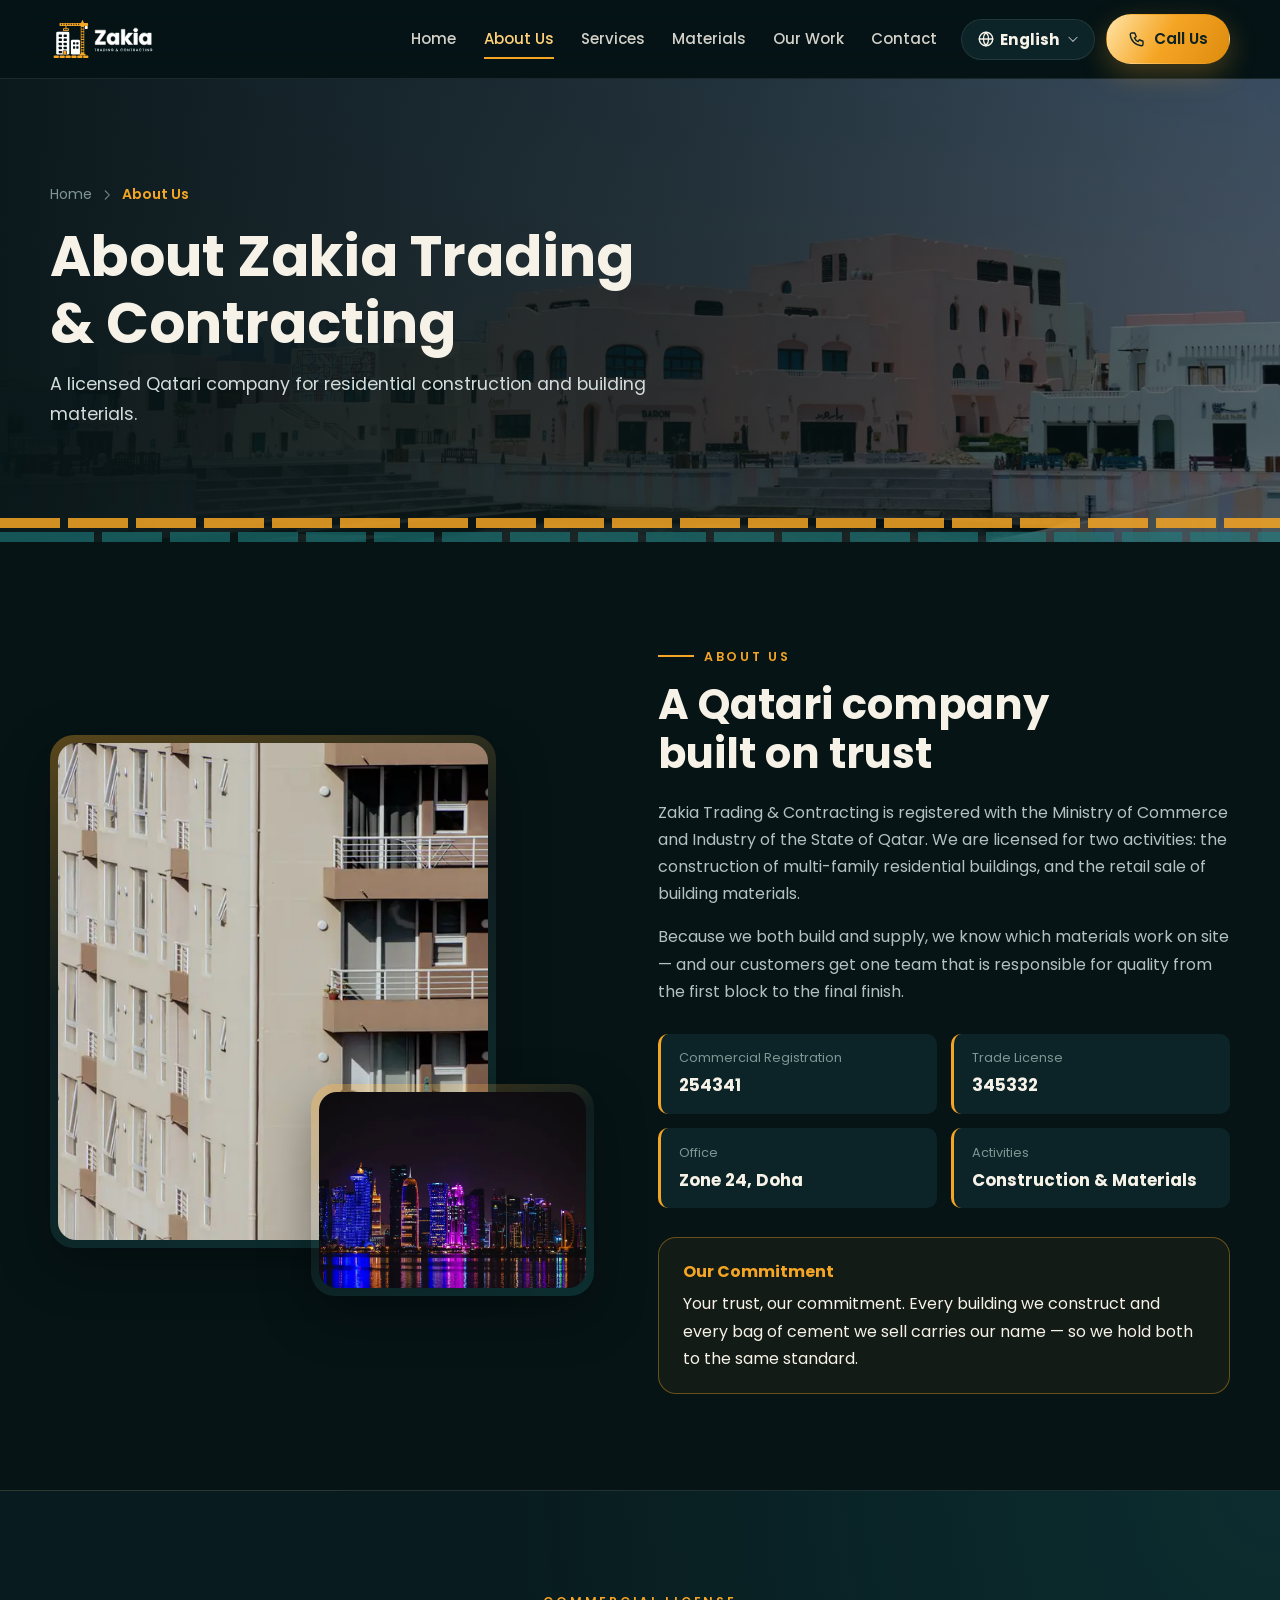
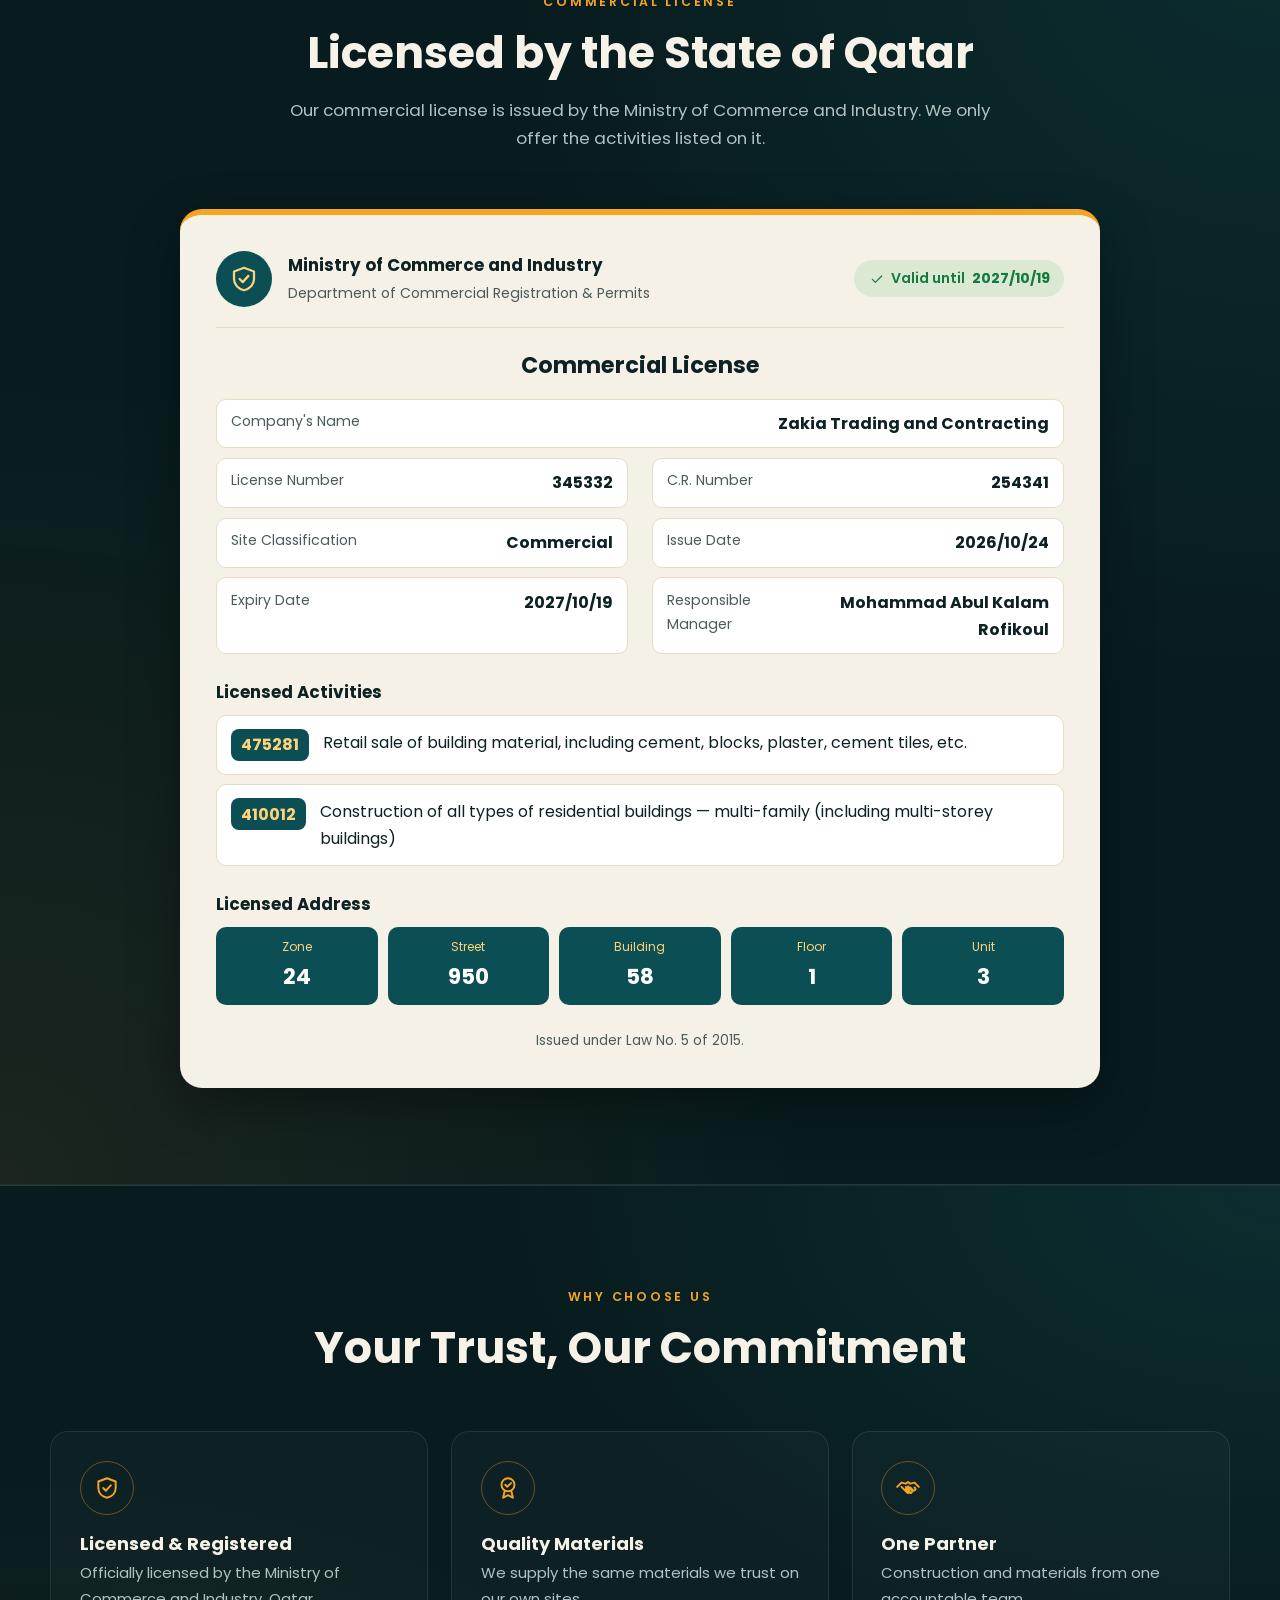
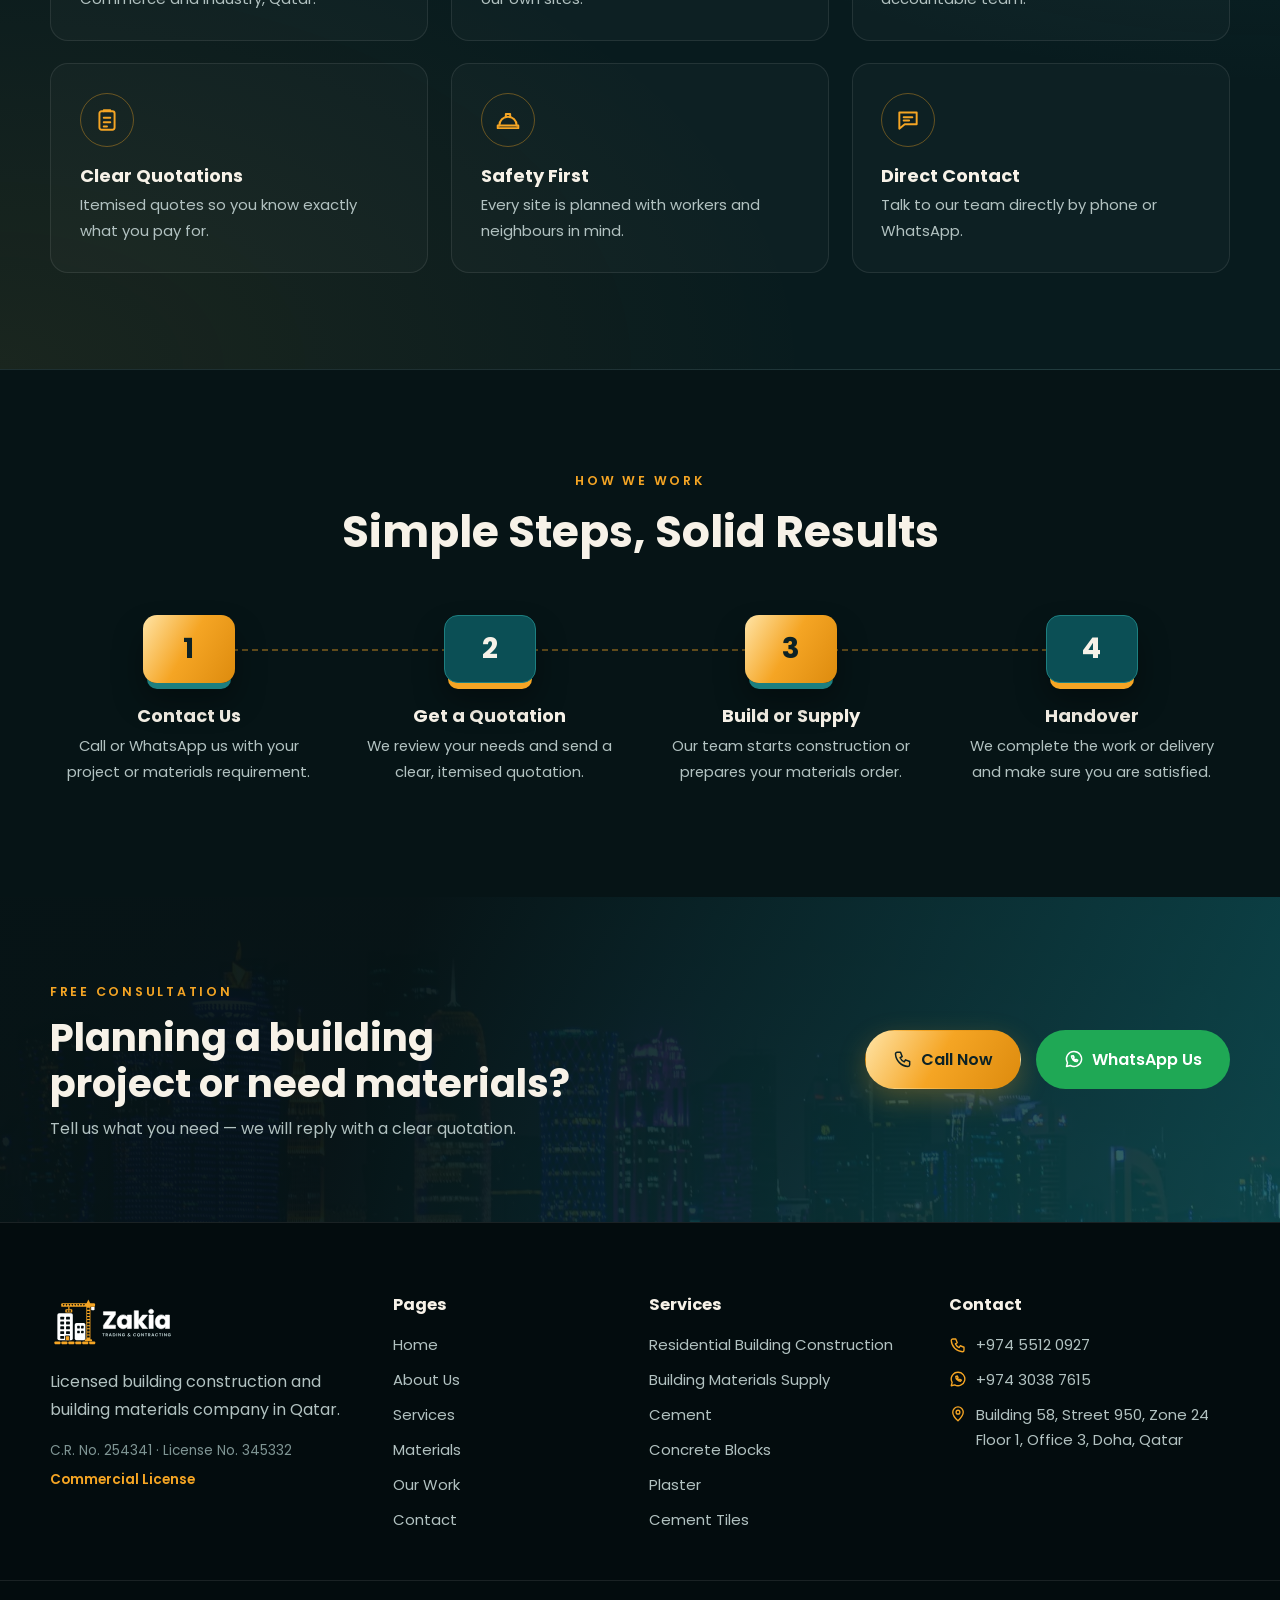
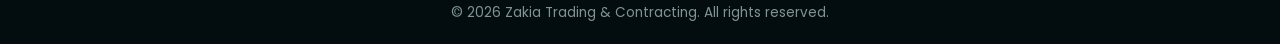
==== commit 46aeea79: "Language dropdown (English default), framed centred phone hero, stacked What We Do cards Co-Authored" ====
--- a/about.html
+++ b/about.html
@@ -21,8 +21,8 @@
         "address": { "@type": "PostalAddress", "streetAddress": "Building 58, Street 950, Zone 24", "addressLocality": "Doha", "addressCountry": "QA" }
       }
     </script>
-    <script type="module" crossorigin src="./assets/main-DdSkjspt.js"></script>
-    <link rel="stylesheet" crossorigin href="./assets/main-BesOq3yx.css">
+    <script type="module" crossorigin src="./assets/main-ByOEgaLq.js"></script>
+    <link rel="stylesheet" crossorigin href="./assets/main-aVG6ECP9.css">
   </head>
   <body>
     <div id="root" data-page="about"></div>
--- a/assets/main-aVG6ECP9.css
+++ b/assets/main-aVG6ECP9.css
@@ -0,0 +1 @@
+@font-face{font-family:Poppins;font-style:normal;font-display:swap;font-weight:400;src:url(./poppins-latin-ext-400-normal-CIpeJEZw.woff2) format("woff2"),url(./poppins-latin-ext-400-normal-Ce_uWq1Z.woff) format("woff");unicode-range:U+0100-02AF,U+0304,U+0308,U+0329,U+1E00-1E9F,U+1EF2-1EFF,U+2020,U+20A0-20AB,U+20AD-20C0,U+2113,U+2C60-2C7F,U+A720-A7FF}@font-face{font-family:Poppins;font-style:normal;font-display:swap;font-weight:400;src:url(./poppins-latin-400-normal-cpxAROuN.woff2) format("woff2"),url(./poppins-latin-400-normal-BOb3E3N0.woff) format("woff");unicode-range:U+0000-00FF,U+0131,U+0152-0153,U+02BB-02BC,U+02C6,U+02DA,U+02DC,U+0304,U+0308,U+0329,U+2000-206F,U+2074,U+20AC,U+2122,U+2191,U+2193,U+2212,U+2215,U+FEFF,U+FFFD}@font-face{font-family:Poppins;font-style:normal;font-display:swap;font-weight:500;src:url(./poppins-latin-ext-500-normal-H4Q0z8D2.woff2) format("woff2"),url(./poppins-latin-ext-500-normal-Bl1-S02S.woff) format("woff");unicode-range:U+0100-02AF,U+0304,U+0308,U+0329,U+1E00-1E9F,U+1EF2-1EFF,U+2020,U+20A0-20AB,U+20AD-20C0,U+2113,U+2C60-2C7F,U+A720-A7FF}@font-face{font-family:Poppins;font-style:normal;font-display:swap;font-weight:500;src:url(./poppins-latin-500-normal-C8OXljZJ.woff2) format("woff2"),url(./poppins-latin-500-normal-DGXqpDMm.woff) format("woff");unicode-range:U+0000-00FF,U+0131,U+0152-0153,U+02BB-02BC,U+02C6,U+02DA,U+02DC,U+0304,U+0308,U+0329,U+2000-206F,U+2074,U+20AC,U+2122,U+2191,U+2193,U+2212,U+2215,U+FEFF,U+FFFD}@font-face{font-family:Poppins;font-style:normal;font-display:swap;font-weight:600;src:url(./poppins-latin-ext-600-normal-Cn4C8475.woff2) format("woff2"),url(./poppins-latin-ext-600-normal-DB6FJURc.woff) format("woff");unicode-range:U+0100-02AF,U+0304,U+0308,U+0329,U+1E00-1E9F,U+1EF2-1EFF,U+2020,U+20A0-20AB,U+20AD-20C0,U+2113,U+2C60-2C7F,U+A720-A7FF}@font-face{font-family:Poppins;font-style:normal;font-display:swap;font-weight:600;src:url(./poppins-latin-600-normal-zEkxB9Mr.woff2) format("woff2"),url(./poppins-latin-600-normal-BJdTmd5m.woff) format("woff");unicode-range:U+0000-00FF,U+0131,U+0152-0153,U+02BB-02BC,U+02C6,U+02DA,U+02DC,U+0304,U+0308,U+0329,U+2000-206F,U+2074,U+20AC,U+2122,U+2191,U+2193,U+2212,U+2215,U+FEFF,U+FFFD}@font-face{font-family:Poppins;font-style:normal;font-display:swap;font-weight:700;src:url(./poppins-latin-ext-700-normal-DDaViAzG.woff2) format("woff2"),url(./poppins-latin-ext-700-normal-CE2WFKmF.woff) format("woff");unicode-range:U+0100-02AF,U+0304,U+0308,U+0329,U+1E00-1E9F,U+1EF2-1EFF,U+2020,U+20A0-20AB,U+20AD-20C0,U+2113,U+2C60-2C7F,U+A720-A7FF}@font-face{font-family:Poppins;font-style:normal;font-display:swap;font-weight:700;src:url(./poppins-latin-700-normal-Qrb0O0WB.woff2) format("woff2"),url(./poppins-latin-700-normal-BVuQR_eA.woff) format("woff");unicode-range:U+0000-00FF,U+0131,U+0152-0153,U+02BB-02BC,U+02C6,U+02DA,U+02DC,U+0304,U+0308,U+0329,U+2000-206F,U+2074,U+20AC,U+2122,U+2191,U+2193,U+2212,U+2215,U+FEFF,U+FFFD}@font-face{font-family:Tajawal;font-style:normal;font-display:swap;font-weight:400;src:url(./tajawal-arabic-400-normal-CyCXRvzh.woff2) format("woff2"),url(./tajawal-arabic-400-normal-DCQxawbB.woff) format("woff");unicode-range:U+0600-06FF,U+0750-077F,U+0870-088E,U+0890-0891,U+0897-08E1,U+08E3-08FF,U+200C-200E,U+2010-2011,U+204F,U+2E41,U+FB50-FDFF,U+FE70-FE74,U+FE76-FEFC,U+102E0-102FB,U+10E60-10E7E,U+10EC2-10EC4,U+10EFC-10EFF,U+1EE00-1EE03,U+1EE05-1EE1F,U+1EE21-1EE22,U+1EE24,U+1EE27,U+1EE29-1EE32,U+1EE34-1EE37,U+1EE39,U+1EE3B,U+1EE42,U+1EE47,U+1EE49,U+1EE4B,U+1EE4D-1EE4F,U+1EE51-1EE52,U+1EE54,U+1EE57,U+1EE59,U+1EE5B,U+1EE5D,U+1EE5F,U+1EE61-1EE62,U+1EE64,U+1EE67-1EE6A,U+1EE6C-1EE72,U+1EE74-1EE77,U+1EE79-1EE7C,U+1EE7E,U+1EE80-1EE89,U+1EE8B-1EE9B,U+1EEA1-1EEA3,U+1EEA5-1EEA9,U+1EEAB-1EEBB,U+1EEF0-1EEF1}@font-face{font-family:Tajawal;font-style:normal;font-display:swap;font-weight:400;src:url(./tajawal-latin-400-normal-BVNSOH3d.woff2) format("woff2"),url(./tajawal-latin-400-normal-BdYcZznU.woff) format("woff");unicode-range:U+0000-00FF,U+0131,U+0152-0153,U+02BB-02BC,U+02C6,U+02DA,U+02DC,U+0304,U+0308,U+0329,U+2000-206F,U+20AC,U+2122,U+2191,U+2193,U+2212,U+2215,U+FEFF,U+FFFD}@font-face{font-family:Tajawal;font-style:normal;font-display:swap;font-weight:500;src:url(./tajawal-arabic-500-normal-BZ8ojJNu.woff2) format("woff2"),url(./tajawal-arabic-500-normal-CbVEaYEW.woff) format("woff");unicode-range:U+0600-06FF,U+0750-077F,U+0870-088E,U+0890-0891,U+0897-08E1,U+08E3-08FF,U+200C-200E,U+2010-2011,U+204F,U+2E41,U+FB50-FDFF,U+FE70-FE74,U+FE76-FEFC,U+102E0-102FB,U+10E60-10E7E,U+10EC2-10EC4,U+10EFC-10EFF,U+1EE00-1EE03,U+1EE05-1EE1F,U+1EE21-1EE22,U+1EE24,U+1EE27,U+1EE29-1EE32,U+1EE34-1EE37,U+1EE39,U+1EE3B,U+1EE42,U+1EE47,U+1EE49,U+1EE4B,U+1EE4D-1EE4F,U+1EE51-1EE52,U+1EE54,U+1EE57,U+1EE59,U+1EE5B,U+1EE5D,U+1EE5F,U+1EE61-1EE62,U+1EE64,U+1EE67-1EE6A,U+1EE6C-1EE72,U+1EE74-1EE77,U+1EE79-1EE7C,U+1EE7E,U+1EE80-1EE89,U+1EE8B-1EE9B,U+1EEA1-1EEA3,U+1EEA5-1EEA9,U+1EEAB-1EEBB,U+1EEF0-1EEF1}@font-face{font-family:Tajawal;font-style:normal;font-display:swap;font-weight:500;src:url(./tajawal-latin-500-normal-CoYeBiSI.woff2) format("woff2"),url(./tajawal-latin-500-normal-DU9v6xgj.woff) format("woff");unicode-range:U+0000-00FF,U+0131,U+0152-0153,U+02BB-02BC,U+02C6,U+02DA,U+02DC,U+0304,U+0308,U+0329,U+2000-206F,U+20AC,U+2122,U+2191,U+2193,U+2212,U+2215,U+FEFF,U+FFFD}@font-face{font-family:Tajawal;font-style:normal;font-display:swap;font-weight:700;src:url(./tajawal-arabic-700-normal-D2-eand5.woff2) format("woff2"),url(./tajawal-arabic-700-normal-9L7Zusdl.woff) format("woff");unicode-range:U+0600-06FF,U+0750-077F,U+0870-088E,U+0890-0891,U+0897-08E1,U+08E3-08FF,U+200C-200E,U+2010-2011,U+204F,U+2E41,U+FB50-FDFF,U+FE70-FE74,U+FE76-FEFC,U+102E0-102FB,U+10E60-10E7E,U+10EC2-10EC4,U+10EFC-10EFF,U+1EE00-1EE03,U+1EE05-1EE1F,U+1EE21-1EE22,U+1EE24,U+1EE27,U+1EE29-1EE32,U+1EE34-1EE37,U+1EE39,U+1EE3B,U+1EE42,U+1EE47,U+1EE49,U+1EE4B,U+1EE4D-1EE4F,U+1EE51-1EE52,U+1EE54,U+1EE57,U+1EE59,U+1EE5B,U+1EE5D,U+1EE5F,U+1EE61-1EE62,U+1EE64,U+1EE67-1EE6A,U+1EE6C-1EE72,U+1EE74-1EE77,U+1EE79-1EE7C,U+1EE7E,U+1EE80-1EE89,U+1EE8B-1EE9B,U+1EEA1-1EEA3,U+1EEA5-1EEA9,U+1EEAB-1EEBB,U+1EEF0-1EEF1}@font-face{font-family:Tajawal;font-style:normal;font-display:swap;font-weight:700;src:url(./tajawal-latin-700-normal-BypgxfGb.woff2) format("woff2"),url(./tajawal-latin-700-normal-CV3bxpHe.woff) format("woff");unicode-range:U+0000-00FF,U+0131,U+0152-0153,U+02BB-02BC,U+02C6,U+02DA,U+02DC,U+0304,U+0308,U+0329,U+2000-206F,U+20AC,U+2122,U+2191,U+2193,U+2212,U+2215,U+FEFF,U+FFFD}:root{--bg: #061416;--bg-2: #081b1e;--surface: #0c2427;--surface-2: #112e32;--field: #0a1d20;--line: rgba(255, 255, 255, .09);--line-gold: rgba(245, 165, 36, .38);--gold: #f5a524;--gold-soft: #ffd27a;--gold-deep: #d98a0c;--gold-grad: linear-gradient(120deg, #ffe4a6 0%, #f5a524 48%, #dd8b0e 100%);--heading: #f7f2e8;--text: #b2c2c1;--muted: #7f9594;--teal: #0b4f55;--teal-bright: #1d7f80;--cream: #f6f1e6;--cream-line: #e6dcc6;--ink: #0d2225;--ink-text: #4b5a5b;--white: #ffffff;--wa: #1fa855;--radius: 18px;--shadow: 0 18px 50px rgba(0, 0, 0, .35);--header-h: 78px;--font: "Poppins", system-ui, -apple-system, "Segoe UI", sans-serif;color-scheme:dark}:root[lang=ar]{--font: "Poppins", "Tajawal", system-ui, sans-serif}*,*:before,*:after{box-sizing:border-box}html{scroll-behavior:smooth;scroll-padding-top:calc(var(--header-h) + 12px)}body{margin:0;font-family:var(--font);color:var(--text);background:var(--bg);line-height:1.7;-webkit-font-smoothing:antialiased;overflow-x:hidden}:root[lang=ar] body{font-size:1.06rem}body:before{content:"";position:fixed;inset:0 0 auto;height:env(safe-area-inset-top,0px);z-index:51;background:var(--bg)}h1,h2,h3,h4{color:var(--heading);line-height:1.2;margin:0;text-wrap:balance}p{margin:0 0 1rem}a{color:inherit;text-decoration:none}img{max-width:100%;height:auto;display:block}:focus-visible{outline:2px solid var(--gold);outline-offset:3px}.container{width:100%;max-width:1220px;margin-inline:auto;padding-left:max(20px,env(safe-area-inset-left,0px));padding-right:max(20px,env(safe-area-inset-right,0px))}[dir=rtl] .flip-rtl{transform:scaleX(-1)}.flip-180{transform:rotate(180deg)}[dir=rtl] .flip-180.flip-rtl{transform:none}.gold-text{background:var(--gold-grad);-webkit-background-clip:text;background-clip:text;color:transparent}.btn{display:inline-flex;align-items:center;justify-content:center;gap:.5rem;padding:.72rem 1.3rem;border-radius:999px;font-weight:600;font-size:.95rem;border:1.5px solid transparent;cursor:pointer;transition:transform .2s ease,background-color .2s ease,box-shadow .2s ease,color .2s ease,border-color .2s ease;white-space:nowrap;font-family:inherit}.btn:hover{transform:translateY(-2px)}.btn-lg{padding:.95rem 1.7rem;font-size:1rem}.btn-block{width:100%}.btn-gold{background:var(--gold-grad);color:var(--ink);box-shadow:0 10px 28px #f5a52447}.btn-gold:hover{box-shadow:0 14px 34px #f5a5246b}.btn-dark{background:var(--surface);border-color:var(--line);color:var(--heading)}.btn-dark:hover{border-color:var(--line-gold)}.btn-outline-gold{border-color:var(--line-gold);color:var(--gold-soft)}.btn-outline-gold:hover{background:var(--gold);color:var(--ink)}.btn-ghost{color:var(--gold-soft);padding-inline:.8rem}.btn-ghost:hover{color:var(--white)}.btn-wa{background:var(--wa);color:var(--white)}.eyebrow{display:inline-flex;align-items:center;gap:.6rem;font-size:.78rem;font-weight:600;letter-spacing:.22em;text-transform:uppercase;color:var(--gold)}.eyebrow-line:before{content:"";width:36px;height:1.5px;background:var(--gold)}[dir=rtl] .eyebrow,[dir=rtl] .trust-line{letter-spacing:0;font-size:.95rem}.tag{display:inline-block;font-size:.78rem;font-weight:600;color:var(--gold-soft);border:1px solid var(--line-gold);border-radius:999px;padding:.25rem .8rem;margin-bottom:1rem}.reveal{transition:opacity .7s ease,transform .7s ease}.reveal.is-pending{opacity:0;transform:translateY(26px)}@media (prefers-reduced-motion: reduce){html{scroll-behavior:auto}.reveal,.reveal.is-pending{opacity:1;transform:none;transition:none}}.site-header{position:sticky;top:env(safe-area-inset-top,0px);z-index:50;background:#061416d1;-webkit-backdrop-filter:blur(14px);backdrop-filter:blur(14px);border-bottom:1px solid var(--line);transition:background-color .25s ease}.site-header.is-scrolled{background:#061416f5}.header-inner{height:var(--header-h);display:flex;align-items:center;gap:1.5rem}.brand img{height:46px;width:auto}.main-nav{display:flex;gap:1.7rem;margin-inline-start:auto}.main-nav a:not(.btn){font-weight:500;font-size:.94rem;color:var(--heading);position:relative;padding-block:.3rem;opacity:.85}.main-nav a:not(.btn):hover,.main-nav a.is-active{opacity:1;color:var(--gold-soft)}.main-nav a:not(.btn):after{content:"";position:absolute;inset-inline-start:0;bottom:-2px;width:0;height:2px;background:var(--gold);transition:width .25s ease}.main-nav a:not(.btn):hover:after,.main-nav a.is-active:after{width:100%}.nav-call-mobile{display:none!important}.header-actions{display:flex;align-items:center;gap:.7rem}.lang-toggle{display:inline-flex;align-items:center;gap:.35rem;background:var(--surface);border:1px solid var(--line);color:var(--heading);border-radius:999px;padding:.5rem .9rem;font-family:Poppins,Tajawal,sans-serif;font-weight:700;font-size:.95rem;cursor:pointer}.lang-toggle:hover{border-color:var(--line-gold)}.menu-toggle{display:none;background:none;border:0;color:var(--heading);cursor:pointer;padding:.4rem}.hero{position:relative;padding:4.5rem 0 6.5rem;background:radial-gradient(ellipse at 15% 0%,rgba(245,165,36,.12),transparent 45%),radial-gradient(ellipse at 90% 60%,rgba(29,127,128,.22),transparent 50%),var(--bg);overflow:hidden}.hero-grid{display:grid;grid-template-columns:1.08fr 1fr;gap:3.5rem;align-items:center}.hero h1{font-size:clamp(2.5rem,5.4vw,4.3rem);font-weight:700;margin:1.1rem 0 1.3rem;letter-spacing:-.02em}[dir=rtl] .hero h1{letter-spacing:0;line-height:1.3}.hero-accent{display:block}.hero-text{font-size:1.08rem;max-width:58ch}.chip-row{list-style:none;padding:0;margin:1.6rem 0 1.4rem;display:flex;flex-wrap:wrap;gap:.6rem}.chip-row li{display:inline-flex;align-items:center;gap:.45rem;font-size:.86rem;font-weight:600;color:var(--heading);padding:.5rem .95rem;border-radius:999px;background:#ffffff08;border:1px solid var(--line)}.chip-row svg{color:var(--gold)}.trust-line{display:flex;align-items:center;gap:.8rem;font-size:.78rem;font-weight:600;letter-spacing:.3em;text-transform:uppercase;color:var(--muted)}.trust-line:before{content:"";width:36px;height:1px;background:var(--muted)}.hero-ctas{display:flex;flex-wrap:wrap;gap:.9rem;margin:1.6rem 0 2rem}.hero-facts{display:grid;grid-template-columns:repeat(3,minmax(0,1fr));gap:.75rem;margin:0;max-width:560px}.hero-facts div{border:1px solid var(--line);background:#ffffff05;border-radius:14px;padding:.9rem 1rem}.hero-facts dt{font-size:1.45rem;font-weight:700;color:var(--gold);line-height:1.2;font-variant-numeric:tabular-nums}.hero-facts dd{margin:.2rem 0 0;font-size:.75rem;color:var(--muted);text-transform:uppercase;letter-spacing:.08em}[dir=rtl] .hero-facts dd{letter-spacing:0;font-size:.85rem}.hero-visual{position:relative;padding-bottom:2rem}.photo-frame{border-radius:24px;padding:8px;background:linear-gradient(160deg,#f5a52459,#ffffff0a 40%,#1d7f8040);box-shadow:var(--shadow)}.photo-frame img{width:100%;height:100%;object-fit:cover;border-radius:18px}.hero-visual>.photo-frame:first-child{aspect-ratio:4 / 4.4;max-width:100%;margin-inline-start:12%}.photo-frame-sm{position:absolute;width:40%;aspect-ratio:3 / 4;bottom:0;inset-inline-start:0;border-radius:20px;padding:6px}.photo-frame-sm img{border-radius:15px}.float-badge{position:absolute;top:7%;inset-inline-end:-3%;display:flex;align-items:center;gap:.75rem;background:#081b1eeb;-webkit-backdrop-filter:blur(8px);backdrop-filter:blur(8px);border:1px solid var(--line-gold);padding:.8rem 1.1rem;border-radius:16px;box-shadow:var(--shadow);animation:float 5s ease-in-out infinite}.float-badge strong{display:block;color:var(--heading);font-size:.92rem}.float-badge span:not(.badge-icon){font-size:.8rem;color:var(--muted)}.badge-icon{display:grid;place-items:center;width:42px;height:42px;border-radius:12px;background:var(--gold-grad);color:var(--ink);flex-shrink:0}@keyframes float{50%{transform:translateY(-10px)}}@media (prefers-reduced-motion: reduce){.float-badge{animation:none}}.hero-slider{display:none;position:relative;height:min(78svh,660px);min-height:480px;overflow:hidden;background:var(--bg)}.slide{position:absolute;top:0;right:0;bottom:0;left:0;opacity:0;transition:opacity .9s ease}.slide.is-active{opacity:1}.slide img{width:100%;height:100%;object-fit:cover;transform:scale(1.08);transition:transform 6s ease-out}.slide.is-active img{transform:scale(1)}.slide:after{content:"";position:absolute;top:0;right:0;bottom:0;left:0;background:linear-gradient(180deg,rgba(6,20,22,.25) 0%,rgba(6,20,22,.45) 40%,rgba(6,20,22,.94) 82%,var(--bg) 100%)}.slide-content{position:absolute;z-index:2;inset:auto 0 0;padding:0 max(16px,env(safe-area-inset-right,0px)) 8.6rem max(16px,env(safe-area-inset-left,0px));transform:translateY(14px);transition:transform .9s ease}.slide.is-active .slide-content{transform:none}.slide-title{font-size:clamp(2rem,8.6vw,2.8rem);margin:.6rem 0 .5rem;letter-spacing:-.01em}[dir=rtl] .slide-title{letter-spacing:0;line-height:1.3}.slide-title .gold-text{display:block}.slide-content p{margin:0;color:#dbe5e4;font-size:1rem;max-width:34ch}.slider-ui{position:absolute;z-index:3;inset:auto 0 0;padding:0 max(16px,env(safe-area-inset-right,0px)) 1.2rem max(16px,env(safe-area-inset-left,0px));display:grid;gap:1rem}.slider-ctas{display:grid;grid-template-columns:minmax(0,1.45fr) minmax(0,1fr);gap:.6rem}.slider-ctas .btn{min-width:0;padding:.75rem .6rem;font-size:.9rem;white-space:normal;line-height:1.25;text-align:center}.slider-dots{display:flex;justify-content:center;gap:.5rem}.slider-dots button{width:22px;height:6px;padding:0;border:0;border-radius:3px;background:#ffffff4d;cursor:pointer;transition:width .3s ease,background-color .3s ease}.slider-dots button.is-active{width:40px;background:var(--gold)}@media (prefers-reduced-motion: reduce){.slide,.slide img,.slide-content{transition:none}}.brick-strip{position:absolute;inset-inline:0;bottom:14px;height:10px;background:repeating-linear-gradient(90deg,var(--gold) 0 60px,transparent 60px 68px);opacity:.85}.brick-strip:after{content:"";position:absolute;inset-inline:0;top:14px;height:10px;background:repeating-linear-gradient(90deg,var(--teal-bright) 0 60px,transparent 60px 68px);background-position:34px 0;opacity:.7}.page-hero{position:relative;background-size:cover;background-position:center;padding:6.5rem 0 7rem;isolation:isolate}.page-hero:before{content:"";position:absolute;top:0;right:0;bottom:0;left:0;z-index:-1;background:linear-gradient(90deg,#061416f5,#061416c7 55%,#0614168c),radial-gradient(ellipse at 10% 100%,rgba(245,165,36,.18),transparent 50%)}[dir=rtl] .page-hero:before{background:linear-gradient(270deg,#061416f5,#061416c7 55%,#0614168c),radial-gradient(ellipse at 90% 100%,rgba(245,165,36,.18),transparent 50%)}.page-hero-inner{max-width:1220px}.page-hero h1{font-size:clamp(2.2rem,4.6vw,3.5rem);margin:1rem 0 .8rem;max-width:18ch}.page-hero p{font-size:1.1rem;max-width:55ch;color:#d2dcdb;margin:0}.breadcrumb{display:flex;align-items:center;gap:.5rem;font-size:.88rem;color:var(--muted)}.breadcrumb a:hover{color:var(--gold-soft)}.breadcrumb [aria-current]{color:var(--gold);font-weight:600}.section{padding-block:6rem}.section-dark{background:radial-gradient(ellipse at 100% 0%,rgba(29,127,128,.18),transparent 45%),radial-gradient(ellipse at 0% 100%,rgba(245,165,36,.08),transparent 45%),var(--bg-2);border-block:1px solid var(--line)}.section-cream{background:var(--cream);color:var(--ink-text)}.section-cream h2,.section-cream h3{color:var(--ink)}.section-cream .eyebrow{color:var(--gold-deep)}.section-heading{max-width:700px;margin:0 auto 3.5rem;text-align:center}.section-heading.align-start{margin-inline:0;text-align:start}.section-heading h2{font-size:clamp(1.9rem,3.6vw,2.75rem);margin:.8rem 0 1rem}.section-heading p{font-size:1.05rem;margin:0}.center-action{display:flex;justify-content:center;margin-top:2.75rem}.check-list{list-style:none;padding:0;margin:1.2rem 0 1.6rem;display:grid;grid-template-columns:repeat(2,minmax(0,1fr));gap:.6rem 1rem}.check-list li{display:flex;align-items:flex-start;gap:.5rem;color:var(--heading);font-weight:500;font-size:.92rem}.section-cream .check-list li{color:var(--ink)}.check-list svg{color:var(--gold);flex-shrink:0;margin-top:.2rem}.card-actions{display:flex;flex-wrap:wrap;gap:.5rem;align-items:center}.link-arrow{display:inline-flex;align-items:center;gap:.35rem;font-weight:600;color:var(--gold);font-style:normal}.section-cream .link-arrow{color:var(--gold-deep)}.link-arrow:hover{gap:.6rem}.service-grid{display:grid;grid-template-columns:repeat(2,minmax(0,1fr));gap:2rem}.service-card{background:var(--surface);border:1px solid var(--line);border-radius:24px;overflow:hidden;transition:transform .3s ease,border-color .3s ease,box-shadow .3s ease}.service-card:hover{transform:translateY(-6px);border-color:var(--line-gold);box-shadow:var(--shadow)}.service-photo{position:relative;aspect-ratio:16 / 9;max-width:100%}.service-photo img{width:100%;height:100%;object-fit:cover;transition:transform .6s ease}.service-card:hover .service-photo img{transform:scale(1.05)}.service-photo{overflow:hidden}.service-photo:after{content:"";position:absolute;top:40%;right:0;bottom:0;left:0;background:linear-gradient(transparent,var(--surface))}.service-icon{position:absolute;z-index:1;bottom:1rem;inset-inline-start:1.6rem;display:grid;place-items:center;width:60px;height:60px;border-radius:16px;background:var(--gold-grad);color:var(--ink);box-shadow:0 10px 24px #00000059}.service-body{padding:1.4rem 1.8rem 2rem}.service-body h3{font-size:1.4rem;margin-bottom:.7rem}.feature-rows{display:grid;gap:5rem}.feature-row{display:grid;grid-template-columns:1fr 1fr;gap:3.5rem;align-items:center}.feature-row.is-flipped .feature-media{order:2}.feature-media{aspect-ratio:4 / 3.2;max-width:100%}.feature-copy h2{font-size:clamp(1.7rem,3vw,2.3rem);margin-bottom:1rem}.lead{color:var(--heading);font-size:1.08rem}.material-grid{display:grid;grid-template-columns:repeat(4,minmax(0,1fr));gap:1.5rem}.material-grid.is-detailed{grid-template-columns:repeat(2,minmax(0,1fr));gap:2rem}.material-card{background:var(--surface);border:1px solid var(--line);border-radius:var(--radius);overflow:hidden;display:flex;flex-direction:column;transition:transform .3s ease,box-shadow .3s ease,border-color .3s ease}.section-cream .material-card{background:var(--white);border-color:var(--cream-line)}.material-card:hover{transform:translateY(-6px);box-shadow:0 18px 40px #0d22252e;border-color:var(--line-gold)}.material-photo{position:relative;aspect-ratio:4 / 3;max-width:100%;overflow:hidden}.is-detailed .material-photo{aspect-ratio:16 / 9}.material-photo img{width:100%;height:100%;object-fit:cover;transition:transform .6s ease}.material-card:hover .material-photo img{transform:scale(1.06)}.material-icon{position:absolute;bottom:.8rem;inset-inline-start:.8rem;display:grid;place-items:center;width:46px;height:46px;border-radius:12px;background:var(--gold-grad);color:var(--ink)}.material-body{padding:1.3rem 1.4rem 1.5rem;display:flex;flex-direction:column;flex:1}.material-body h3{font-size:1.18rem;margin-bottom:.4rem}.material-body>p{font-size:.93rem;flex:1}.is-detailed .material-body h3{font-size:1.45rem}.is-detailed .material-body>p{flex:0}.why-grid{display:grid;grid-template-columns:repeat(3,minmax(0,1fr));gap:1.4rem}.why-card{background:#ffffff06;border:1px solid var(--line);border-radius:var(--radius);padding:1.8rem;transition:border-color .3s ease,background-color .3s ease}.why-card:hover{border-color:var(--line-gold);background:#f5a5240a}.why-icon{display:grid;place-items:center;width:54px;height:54px;border-radius:50%;border:1px solid var(--line-gold);color:var(--gold);margin-bottom:1.1rem}.why-card h3{font-size:1.12rem;margin-bottom:.4rem}.why-card p{font-size:.93rem;margin:0}.filter-row{display:flex;flex-wrap:wrap;justify-content:center;gap:.6rem;margin-bottom:2.25rem}.filter-row button{font:inherit;font-size:.9rem;font-weight:600;padding:.55rem 1.2rem;border-radius:999px;border:1px solid var(--line);background:var(--surface);color:var(--heading);cursor:pointer}.filter-row button.is-active{background:var(--gold-grad);color:var(--ink);border-color:transparent}.work-grid{columns:3;column-gap:1rem}.work-item{break-inside:avoid;margin-bottom:1rem;aspect-ratio:4 / 3;max-width:100%}.work-item.is-tall{aspect-ratio:3 / 4}.work-item button{position:relative;display:block;width:100%;height:100%;padding:0;border:0;border-radius:var(--radius);overflow:hidden;cursor:zoom-in;background:var(--surface);text-align:start;font:inherit}.work-item img{width:100%;height:100%;object-fit:cover;transition:transform .6s ease}.work-item button:hover img{transform:scale(1.06)}.work-caption{position:absolute;inset:auto 0 0;padding:2.5rem 1.1rem 1rem;background:linear-gradient(transparent,#040e10eb);display:grid;gap:.15rem}.work-caption strong{color:var(--heading);font-size:.98rem}.work-cat{font-size:.72rem;font-weight:600;letter-spacing:.12em;text-transform:uppercase;color:var(--gold)}[dir=rtl] .work-cat{letter-spacing:0;font-size:.82rem}.lightbox{position:fixed;top:0;right:0;bottom:0;left:0;z-index:100;background:#020809f0;display:grid;place-items:center;padding:max(16px,env(safe-area-inset-top,0px)) max(16px,env(safe-area-inset-right,0px)) max(16px,env(safe-area-inset-bottom,0px)) max(16px,env(safe-area-inset-left,0px))}.lightbox figure{margin:0;max-width:min(1200px,100%)}.lightbox img{max-height:80vh;width:auto;margin-inline:auto;border-radius:14px}.lightbox figcaption{text-align:center;color:var(--heading);margin-top:.9rem;font-weight:600}.lb-btn{position:absolute;display:grid;place-items:center;width:48px;height:48px;border-radius:50%;border:1px solid var(--line);background:#0c2427e6;color:var(--heading);cursor:pointer}.lb-btn:hover{border-color:var(--gold);color:var(--gold)}.lb-close{top:calc(16px + env(safe-area-inset-top,0px));inset-inline-end:16px}.lb-prev,.lb-next{top:50%;translate:0 -50%}.lb-prev{inset-inline-start:16px}.lb-next{inset-inline-end:16px}.about-grid{display:grid;grid-template-columns:1fr 1.05fr;gap:4rem;align-items:center}.about-media{position:relative;padding-bottom:3rem}.about-main{aspect-ratio:4 / 4.6;max-width:100%;width:82%}.about-sub{position:absolute;width:52%;aspect-ratio:4 / 3;bottom:0;inset-inline-end:0}.about-copy h2{font-size:clamp(1.9rem,3.6vw,2.6rem);margin:.8rem 0 1.2rem}.fact-grid{display:grid;grid-template-columns:repeat(2,minmax(0,1fr));gap:.9rem;margin:1.8rem 0}.fact-grid div{border-inline-start:3px solid var(--gold);background:var(--surface);padding:.85rem 1.1rem;border-radius:10px}.fact-grid dt{font-size:.8rem;color:var(--muted)}.fact-grid dd{margin:.15rem 0 0;font-weight:700;color:var(--heading);font-size:1.05rem;font-variant-numeric:tabular-nums}.mission{margin:0;padding:1.3rem 1.5rem;border-radius:var(--radius);border:1px solid var(--line-gold);background:#f5a5240d}.mission strong{color:var(--gold);display:block;margin-bottom:.3rem}.mission p{margin:0;color:var(--heading)}.license-doc{max-width:920px;margin-inline:auto;background:var(--cream);color:var(--ink-text);border-radius:22px;padding:2.25rem;box-shadow:var(--shadow);border-top:6px solid var(--gold)}.license-head{display:flex;align-items:center;gap:1rem;flex-wrap:wrap;padding-bottom:1.25rem;border-bottom:1px solid var(--cream-line)}.license-head strong{display:block;color:var(--ink);font-size:1.05rem}.license-head span{font-size:.88rem}.license-seal{display:grid;place-items:center;width:56px;height:56px;border-radius:50%;background:var(--teal);color:var(--gold-soft);flex-shrink:0}.license-valid{margin-inline-start:auto;display:inline-flex;align-items:center;gap:.4rem;padding:.4rem .9rem;border-radius:999px;background:#1fa8551f;color:#157a3e;font-weight:600}.license-title{color:var(--ink);text-align:center;font-size:1.4rem;margin:1.5rem 0 1.25rem}.license-fields,.license-address{margin:0;display:grid;gap:.6rem 1.5rem}.license-fields{grid-template-columns:repeat(2,minmax(0,1fr))}.license-fields div{display:flex;justify-content:space-between;gap:1rem;padding:.65rem .9rem;background:var(--white);border-radius:10px;border:1px solid var(--cream-line)}.license-fields div:first-child{grid-column:1 / -1}.license-fields dt{font-size:.88rem}.license-fields dd{margin:0;font-weight:700;color:var(--ink);text-align:end;font-variant-numeric:tabular-nums}.license-sub{color:var(--ink);font-size:1.05rem;margin:1.75rem 0 .8rem}.license-activities{list-style:none;padding:0;margin:0;display:grid;gap:.6rem}.license-activities li{display:flex;align-items:flex-start;gap:.9rem;padding:.8rem .9rem;background:var(--white);border-radius:10px;border:1px solid var(--cream-line);color:var(--ink)}.activity-code{flex-shrink:0;font-weight:700;font-variant-numeric:tabular-nums;background:var(--teal);color:var(--gold-soft);border-radius:8px;padding:.15rem .6rem}.license-address{grid-template-columns:repeat(5,minmax(0,1fr));gap:.6rem}.license-address div{text-align:center;background:var(--teal);border-radius:10px;padding:.6rem .4rem}.license-address dt{font-size:.75rem;color:var(--gold-soft)}.license-address dd{margin:.1rem 0 0;font-size:1.35rem;font-weight:700;color:var(--white)}.license-note{margin:1.5rem 0 0;font-size:.85rem;text-align:center}.license-strip{background:var(--surface);border-block:1px solid var(--line);padding-block:1.1rem}.license-strip-inner{display:flex;align-items:center;gap:1rem 2rem;flex-wrap:wrap;justify-content:space-between}.license-strip-text{display:inline-flex;align-items:center;gap:.55rem;color:var(--heading);font-weight:600}.license-strip-text svg{color:var(--gold)}.license-strip-meta{display:flex;flex-wrap:wrap;gap:.4rem 1.5rem;font-size:.9rem}.license-strip-meta b{color:var(--gold-soft);font-variant-numeric:tabular-nums}.footer-legal .link-arrow{margin-top:.4rem}.cta-band{position:relative;background-size:cover;background-position:center;padding-block:5rem;isolation:isolate}.cta-band:before{content:"";position:absolute;top:0;right:0;bottom:0;left:0;z-index:-1;background:linear-gradient(110deg,#061416f2 30%,#0b4f55d1)}.cta-inner{display:flex;align-items:center;justify-content:space-between;gap:2rem;flex-wrap:wrap}.cta-band h2{font-size:clamp(1.7rem,3.2vw,2.4rem);margin:.7rem 0 .5rem;max-width:24ch}.cta-band p{margin:0}.cta-actions{display:flex;gap:.9rem;flex-wrap:wrap}.steps{list-style:none;padding:0;margin:0;display:grid;grid-template-columns:repeat(4,minmax(0,1fr));gap:1.5rem;position:relative}.steps:before{content:"";position:absolute;top:34px;inset-inline:12%;border-top:2px dashed var(--line-gold)}.step{text-align:center;position:relative;padding:0 .5rem}.step-block{display:grid;place-items:center;width:92px;height:68px;margin:0 auto 1.4rem;border-radius:14px;background:var(--gold-grad);color:var(--ink);font-size:1.8rem;font-weight:700;box-shadow:0 10px 0 -4px var(--teal-bright),0 18px 30px #00000059;position:relative}.step:nth-child(2n) .step-block{background:var(--teal);color:var(--heading);border:1px solid var(--teal-bright);box-shadow:0 10px 0 -4px var(--gold),0 18px 30px #00000059}.step h3{font-size:1.12rem;margin-bottom:.5rem}.step p{font-size:.92rem}.faq-wrap{max-width:880px}.faq-list{display:grid;gap:.9rem}.faq-item{background:var(--white);border-radius:14px;border:1px solid var(--cream-line);transition:box-shadow .25s ease,border-color .25s ease}.faq-item.is-open{box-shadow:0 14px 34px #0d22251f;border-color:var(--gold)}.faq-item button{width:100%;display:flex;align-items:center;justify-content:space-between;gap:1rem;padding:1.15rem 1.4rem;background:none;border:0;cursor:pointer;font-family:inherit;font-size:1.02rem;font-weight:600;color:var(--ink);text-align:start}.faq-plus{flex-shrink:0;color:var(--ink);background:var(--cream);border-radius:50%;padding:3px;transition:transform .25s ease,background-color .25s ease}.faq-item.is-open .faq-plus{transform:rotate(45deg);background:var(--gold)}.faq-answer{padding:0 1.4rem 1.15rem;color:var(--ink-text)}.faq-answer p{margin:0}.contact-grid{display:grid;grid-template-columns:.85fr 1.15fr;gap:2.5rem;align-items:start}.contact-cards{display:grid;gap:1rem}.contact-card{display:flex;gap:1rem;align-items:flex-start;padding:1.35rem;border-radius:var(--radius);border:1px solid var(--line);background:var(--surface);transition:transform .25s ease,border-color .25s ease}.contact-card:hover{transform:translateY(-3px);border-color:var(--line-gold)}.contact-card span:not(.contact-icon){display:block;font-size:.85rem;color:var(--muted)}.contact-card strong{display:block;color:var(--heading);font-size:1.08rem}.contact-card small{display:block;font-size:.92rem;margin-bottom:.4rem}[dir=rtl] .contact-card strong[dir=ltr]{text-align:end}.contact-icon{display:grid;place-items:center;width:50px;height:50px;border-radius:14px;background:var(--gold-grad);color:var(--ink);flex-shrink:0}.contact-icon.wa{background:var(--wa);color:var(--white)}.contact-form{background:var(--surface);border:1px solid var(--line);border-top:3px solid var(--gold);border-radius:22px;padding:2.25rem;box-shadow:var(--shadow);display:grid;gap:1.15rem}.form-row{display:grid;grid-template-columns:repeat(2,minmax(0,1fr));gap:1rem}.contact-form label>span,.contact-form legend{display:block;font-size:.88rem;font-weight:600;color:var(--heading);margin-bottom:.4rem}.contact-form input:not([type=radio]),.contact-form textarea{width:100%;font:inherit;color:var(--heading);padding:.8rem 1rem;border:1px solid var(--line);border-radius:12px;background:var(--field);transition:border-color .2s ease}[dir=rtl] .contact-form input[dir=ltr]{text-align:right}.contact-form input:focus,.contact-form textarea:focus{outline:none;border-color:var(--gold)}.contact-form textarea{resize:vertical}.service-choice{border:0;padding:0;margin:0;display:flex;flex-wrap:wrap;gap:.5rem}.service-choice legend{width:100%}.service-choice label{display:inline-flex;align-items:center;padding:.55rem 1rem;border-radius:999px;border:1px solid var(--line);font-size:.9rem;font-weight:500;color:var(--heading);cursor:pointer;transition:all .2s ease}.service-choice label.is-active{background:var(--gold-grad);border-color:transparent;color:var(--ink)}.service-choice input{position:absolute;opacity:0;pointer-events:none}.service-choice label:has(input:focus-visible){outline:2px solid var(--gold);outline-offset:2px}.form-note{font-size:.82rem;color:var(--muted);text-align:center;margin:0}.site-footer{background:#030c0e;border-top:1px solid var(--line);padding-top:4.5rem}.footer-grid{display:grid;grid-template-columns:1.4fr 1fr 1.2fr 1.3fr;gap:2.5rem;padding-bottom:3rem}.footer-brand img{height:54px;width:auto;margin-bottom:1.2rem}.footer-legal{font-size:.85rem;color:var(--muted)}.site-footer h4{color:var(--heading);font-size:1.02rem;margin-bottom:1.1rem}.site-footer ul{list-style:none;padding:0;margin:0;display:grid;gap:.6rem;font-size:.93rem}.site-footer a:hover{color:var(--gold)}.footer-contact li{display:flex;gap:.6rem;align-items:flex-start}.footer-contact svg{color:var(--gold);flex-shrink:0;margin-top:.2rem}.footer-bottom{border-top:1px solid var(--line);padding-block:1.25rem;font-size:.85rem;text-align:center;color:var(--muted)}.floating-wa{position:fixed;bottom:calc(22px + env(safe-area-inset-bottom,0px));inset-inline-end:calc(22px + env(safe-area-inset-right,0px));z-index:60;display:flex;align-items:center;gap:.5rem;background:var(--wa);color:var(--white);border-radius:999px;padding:.85rem;box-shadow:0 12px 30px #1fa85566;transition:transform .2s ease,opacity .3s ease,visibility .3s}.floating-wa:not(.is-visible){opacity:0;visibility:hidden;transform:translateY(12px)}.floating-wa:hover{transform:scale(1.06)}.floating-label{max-width:0;overflow:hidden;white-space:nowrap;font-weight:600;font-size:.92rem;transition:max-width .3s ease,margin .3s ease}.floating-wa:hover .floating-label{max-width:200px;margin-inline-end:.4rem}@media (max-width: 1100px){.header-call span{display:none}.header-call{padding:.72rem}.main-nav{gap:1.2rem}.material-grid,.footer-grid{grid-template-columns:repeat(2,minmax(0,1fr))}}@media (max-width: 920px){:root{--header-h: 68px}.brand img{height:40px}.menu-toggle{display:inline-flex}.header-call{display:none}.main-nav{position:fixed;top:calc(var(--header-h) + env(safe-area-inset-top,0px));inset-inline:0;flex-direction:column;gap:0;background:var(--bg-2);border-bottom:1px solid var(--line);padding:.5rem max(20px,env(safe-area-inset-right,0px)) 1.5rem max(20px,env(safe-area-inset-left,0px));box-shadow:0 20px 30px #0006;transform:translateY(-130%);visibility:hidden;transition:transform .3s ease,visibility .3s}.main-nav.is-open{transform:none;visibility:visible}.main-nav a:not(.btn){padding:.85rem 0;border-bottom:1px solid var(--line)}.main-nav a:not(.btn):after{display:none}.nav-call-mobile{display:inline-flex!important;margin-top:1rem}.header-actions{margin-inline-start:auto}.hero{padding:0}.hero>.hero-grid,.hero>.brick-strip{display:none}.hero-slider{display:block}.hero-grid,.about-grid,.contact-grid,.service-grid,.feature-row,.material-grid.is-detailed{grid-template-columns:minmax(0,1fr)}.feature-row.is-flipped .feature-media{order:0}.feature-rows{gap:3.5rem}.hero-visual{max-width:560px;width:100%;margin-inline:auto}.why-grid{grid-template-columns:repeat(2,minmax(0,1fr))}.work-grid{columns:2}.steps{grid-template-columns:repeat(2,minmax(0,1fr));row-gap:2.5rem}.steps:before{display:none}.section{padding-block:4.5rem}.page-hero{padding:4.5rem 0 5.5rem}}@media (max-width: 560px){.container{padding-left:max(16px,env(safe-area-inset-left,0px));padding-right:max(16px,env(safe-area-inset-right,0px))}body{font-size:.95rem}.section{padding-block:3rem}.section-heading{margin-bottom:1.75rem}.section-heading h2{font-size:1.6rem;margin:.5rem 0 .6rem}.section-heading p{font-size:.92rem}.eyebrow{font-size:.7rem;letter-spacing:.18em}.btn{padding:.62rem 1.05rem;font-size:.88rem}.btn-lg{padding:.8rem 1.2rem;font-size:.92rem}.center-action{margin-top:1.75rem}.license-strip{padding-block:.85rem}.license-strip-inner{gap:.5rem}.license-strip-text{font-size:.82rem}.license-strip-meta{font-size:.78rem;gap:.2rem 1rem}.license-strip .link-arrow{font-size:.85rem}.page-hero{padding:2.75rem 0 3.5rem}.page-hero h1{font-size:1.75rem;margin:.6rem 0 .5rem}.page-hero p{font-size:.92rem}.brick-strip{height:7px;bottom:10px}.brick-strip:after{height:7px;top:10px}.service-grid{gap:.8rem}.service-card:hover{transform:none}.service-photo{aspect-ratio:auto;height:120px}.service-photo:after{top:30%;right:0;bottom:0;left:0}.service-icon{width:40px;height:40px;border-radius:11px;bottom:.5rem;inset-inline-start:.9rem}.service-icon svg{width:22px;height:22px}.service-body{padding:.8rem .9rem 1rem}.service-body h3{font-size:1rem;margin-bottom:.2rem}.service-body>p{display:none}.service-body .check-list{margin:.5rem 0 .8rem}.service-body .card-actions{flex-wrap:nowrap;gap:.25rem}.service-body .card-actions .btn{padding:.5rem .8rem;font-size:.8rem}.service-body .card-actions .btn-ghost{padding-inline:.5rem}.check-list{grid-template-columns:repeat(2,minmax(0,1fr));gap:.35rem .6rem;margin:.6rem 0 1rem}.check-list li{font-size:.8rem;gap:.35rem}.feature-rows{gap:2.25rem}.feature-row{gap:1.25rem}.feature-copy h2{font-size:1.35rem;margin-bottom:.6rem}.feature-copy p{font-size:.9rem}.material-grid{gap:.7rem}.material-grid.is-detailed{grid-template-columns:repeat(2,minmax(0,1fr));gap:.7rem}.is-detailed .material-photo{aspect-ratio:4 / 3}.material-body{padding:.8rem .8rem .9rem}.material-body h3,.is-detailed .material-body h3{font-size:.98rem;margin-bottom:.25rem}.material-body>p{font-size:.78rem;margin-bottom:.6rem}.material-body .check-list{grid-template-columns:minmax(0,1fr);margin:0 0 .6rem}.material-icon{width:34px;height:34px;border-radius:10px;bottom:.5rem;inset-inline-start:.5rem}.material-card .link-arrow{font-size:.8rem}.why-grid{grid-template-columns:repeat(2,minmax(0,1fr));gap:.7rem}.why-card{padding:1rem}.why-icon{width:40px;height:40px;margin-bottom:.7rem}.why-icon svg{width:20px;height:20px}.why-card h3{font-size:.9rem}.why-card p{font-size:.78rem;line-height:1.55}.work-grid{column-gap:.6rem}.work-item{margin-bottom:.6rem}.work-caption{padding:1.6rem .65rem .55rem}.work-caption strong{font-size:.78rem}.work-cat{font-size:.6rem}.filter-row{gap:.4rem;margin-bottom:1.25rem}.filter-row button{font-size:.8rem;padding:.45rem .85rem}.steps{grid-template-columns:repeat(2,minmax(0,1fr));gap:1.6rem .8rem}.step-block{width:64px;height:48px;font-size:1.3rem;border-radius:11px;margin-bottom:.9rem}.step h3{font-size:.95rem;margin-bottom:.3rem}.step p{font-size:.8rem;line-height:1.55}.about-grid{gap:1.75rem}.about-media{padding-bottom:2rem}.about-copy h2{font-size:1.6rem;margin:.5rem 0 .8rem}.about-copy p{font-size:.9rem}.fact-grid{grid-template-columns:repeat(2,minmax(0,1fr));gap:.6rem;margin:1.2rem 0}.fact-grid div{padding:.65rem .8rem}.fact-grid dt{font-size:.72rem}.fact-grid dd{font-size:.9rem}.mission{padding:1rem 1.1rem}.mission p{font-size:.88rem}.license-doc{padding:1.1rem;border-radius:18px}.license-head strong{font-size:.92rem}.license-head span{font-size:.78rem}.license-seal{width:44px;height:44px}.license-valid{margin-inline-start:0;font-size:.8rem}.license-title{font-size:1.15rem;margin:1rem 0 .8rem}.license-fields{grid-template-columns:minmax(0,1fr);gap:.45rem}.license-fields div{padding:.5rem .75rem}.license-fields dt{font-size:.78rem}.license-fields dd{font-size:.88rem}.license-sub{font-size:.95rem;margin:1.2rem 0 .6rem}.license-activities li{font-size:.82rem;padding:.6rem .7rem}.license-address{grid-template-columns:repeat(5,minmax(0,1fr));gap:.35rem}.license-address div{padding:.45rem .2rem}.license-address dt{font-size:.6rem}.license-address dd{font-size:1rem}.cta-band{padding-block:2.75rem}.cta-band h2{font-size:1.4rem}.cta-band p{font-size:.88rem}.cta-inner{gap:1.25rem}.cta-actions{width:100%;display:grid;grid-template-columns:1fr 1fr;gap:.6rem}.faq-list{gap:.6rem}.faq-item button{font-size:.9rem;padding:.85rem 1rem}.faq-answer{padding:0 1rem .9rem;font-size:.86rem}.contact-grid{gap:1.25rem}.contact-cards{gap:.6rem}.contact-card{padding:.9rem;gap:.8rem}.contact-icon{width:42px;height:42px;border-radius:12px}.contact-card strong{font-size:.98rem}.contact-form{padding:1.1rem;gap:.9rem}.form-row{grid-template-columns:minmax(0,1fr);gap:.9rem}.site-footer{padding-top:2.75rem}.footer-grid{grid-template-columns:repeat(2,minmax(0,1fr));gap:1.75rem 1rem;padding-bottom:2rem}.footer-brand,.footer-grid>div:last-child{grid-column:1 / -1}.footer-brand img{height:44px;margin-bottom:.8rem}.site-footer h4{font-size:.95rem;margin-bottom:.7rem}.site-footer ul{font-size:.84rem;gap:.45rem}.footer-bottom{font-size:.78rem}.lb-prev,.lb-next{top:auto;bottom:calc(16px + env(safe-area-inset-bottom,0px));translate:none}.floating-wa{bottom:calc(16px + env(safe-area-inset-bottom,0px));inset-inline-end:calc(16px + env(safe-area-inset-right,0px));padding:.75rem}}@media (max-width: 359px){.material-grid,.material-grid.is-detailed,.why-grid,.check-list{grid-template-columns:minmax(0,1fr)}}.lang-menu{position:relative}.lang-caret{transform:rotate(90deg);transition:transform .2s ease;opacity:.7}.lang-caret.is-open{transform:rotate(-90deg)}.lang-list{position:absolute;top:calc(100% + 8px);inset-inline-end:0;z-index:70;min-width:180px;list-style:none;margin:0;padding:6px;background:var(--surface);border:1px solid var(--line-gold);border-radius:14px;box-shadow:var(--shadow)}.lang-list button{width:100%;display:flex;align-items:center;justify-content:space-between;gap:.75rem;padding:.65rem .85rem;border:0;border-radius:10px;background:none;color:var(--heading);font:inherit;font-family:Poppins,Tajawal,sans-serif;font-weight:600;text-align:start;cursor:pointer}.lang-list button:hover,.lang-list button[aria-selected=true]{background:#f5a5241a;color:var(--gold-soft)}.lang-list svg{color:var(--gold)}@media (max-width: 920px){.hero{padding:14px 0 0}.hero-slider{margin-inline:max(16px,env(safe-area-inset-left,0px));height:min(72svh,620px);min-height:470px;border-radius:26px;padding:6px;background:linear-gradient(160deg,#f5a52473,#ffffff0d 40%,#1d7f8059);box-shadow:var(--shadow)}.slide{top:6px;right:6px;bottom:6px;left:6px;border-radius:20px;overflow:hidden}.slide-content{text-align:center;padding:0 18px 8.2rem}.slide-content .eyebrow{justify-content:center}.slide-content .eyebrow-line:after{content:"";width:36px;height:1.5px;background:var(--gold)}.slide-content p{margin-inline:auto}.slider-ui{inset:auto 6px 6px;padding:0 14px 1rem}.hero+.license-strip{margin-top:14px}}@media (max-width: 560px){.slide-content .eyebrow-line:before,.slide-content .eyebrow-line:after{width:20px}.slide-content .eyebrow{font-size:.64rem;letter-spacing:.14em}.lang-toggle{padding:.45rem .75rem;font-size:.88rem}}
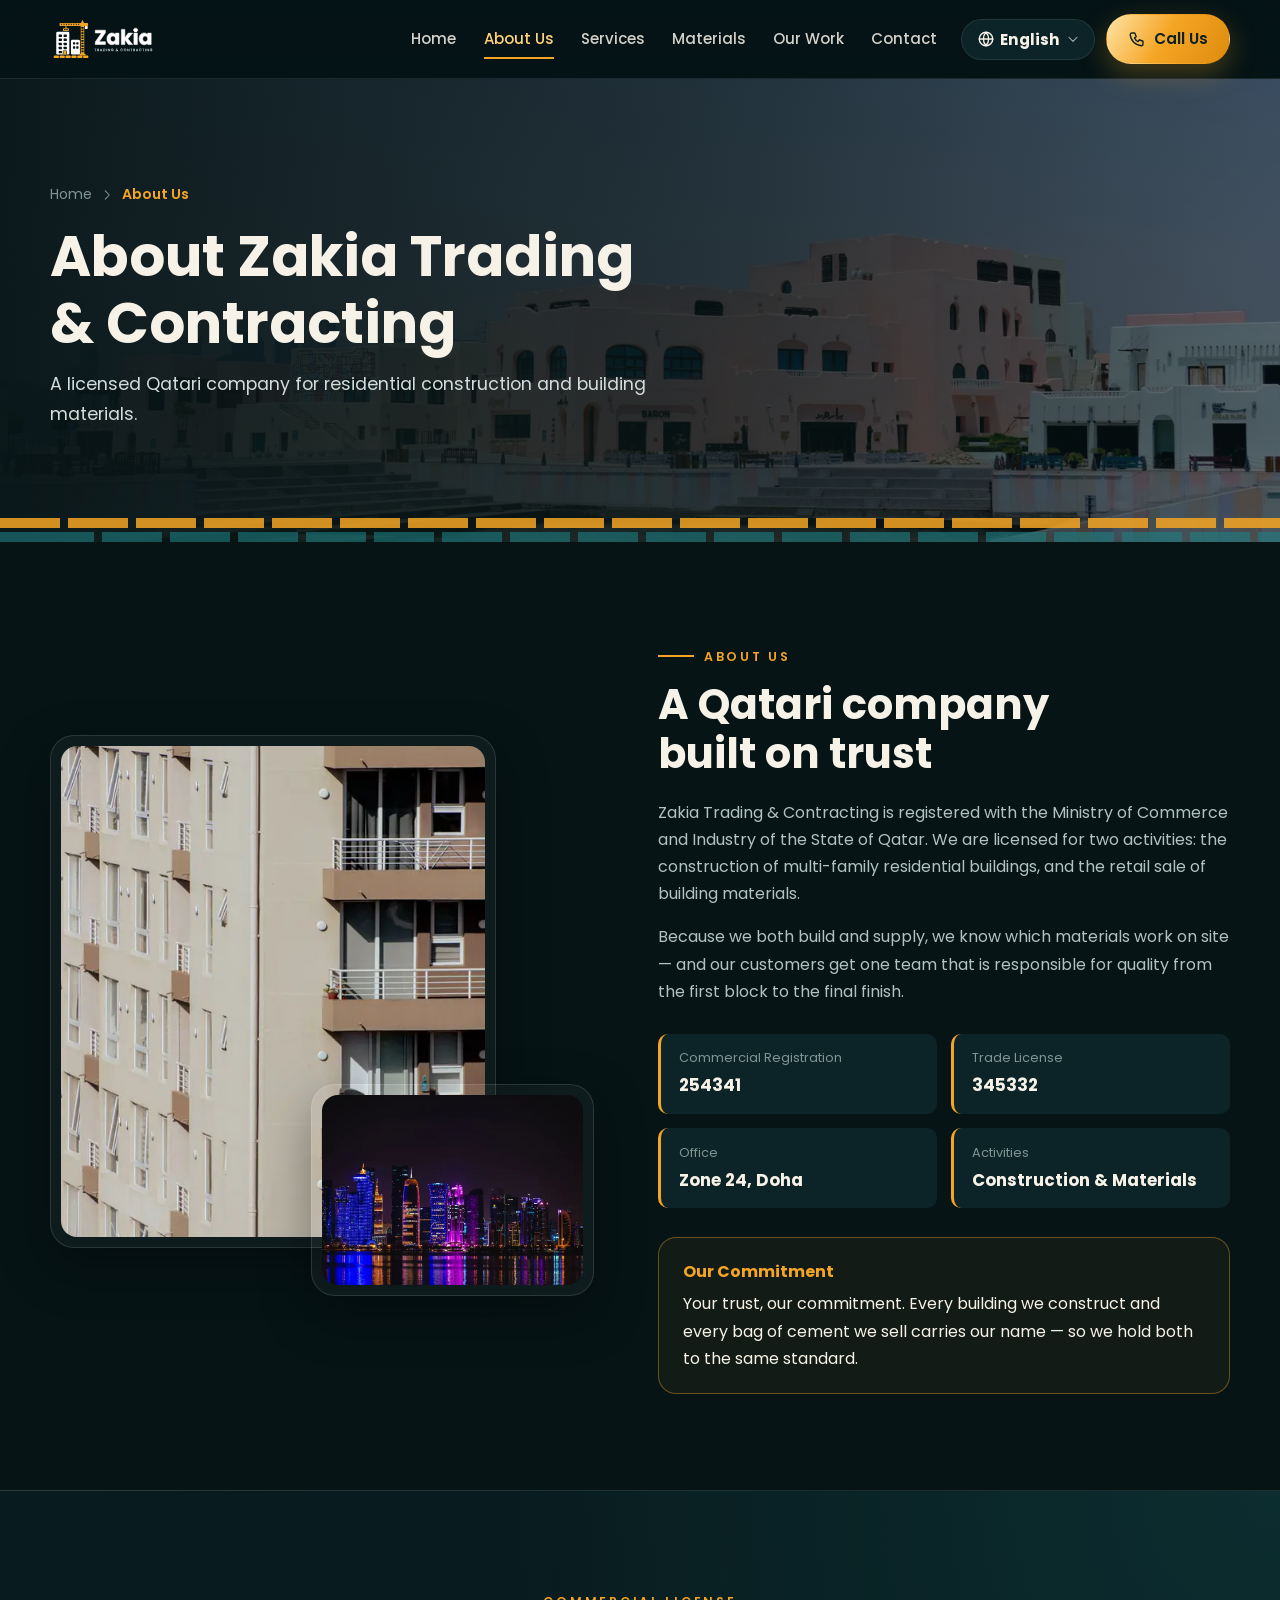
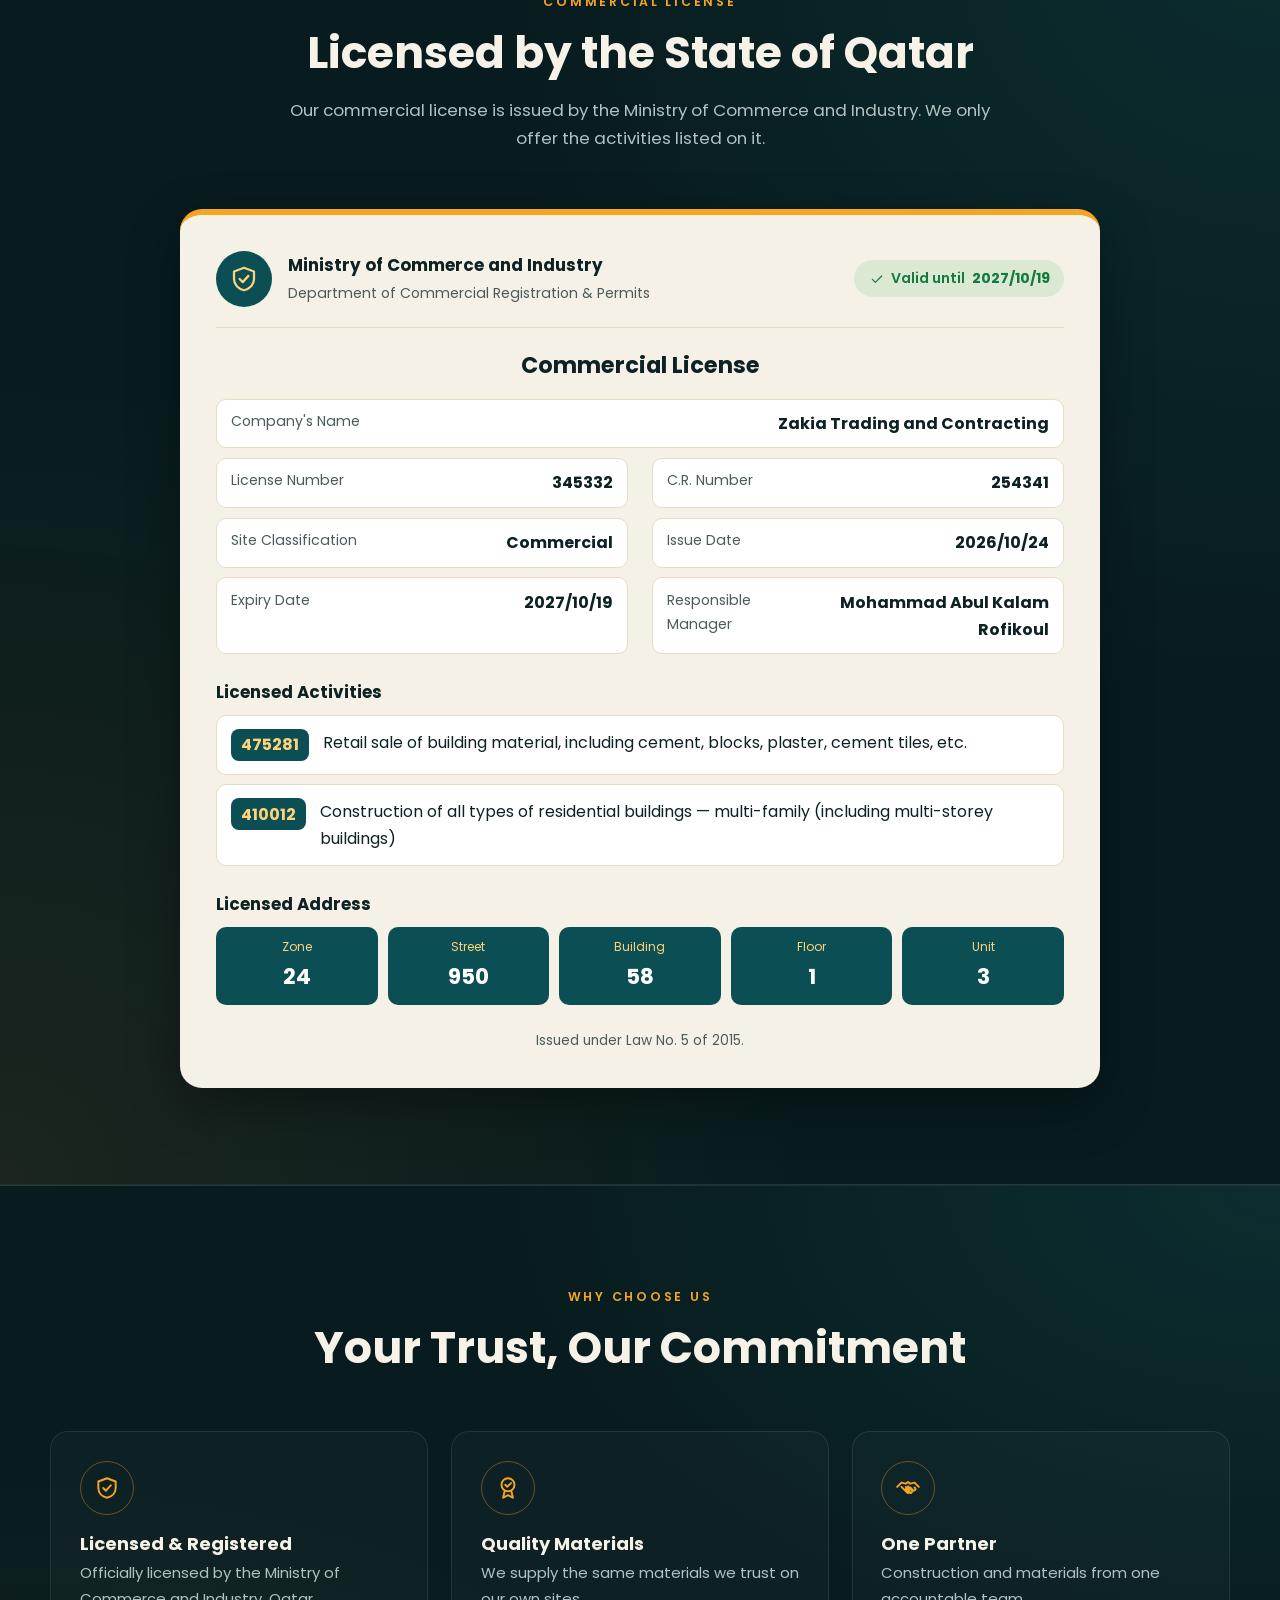
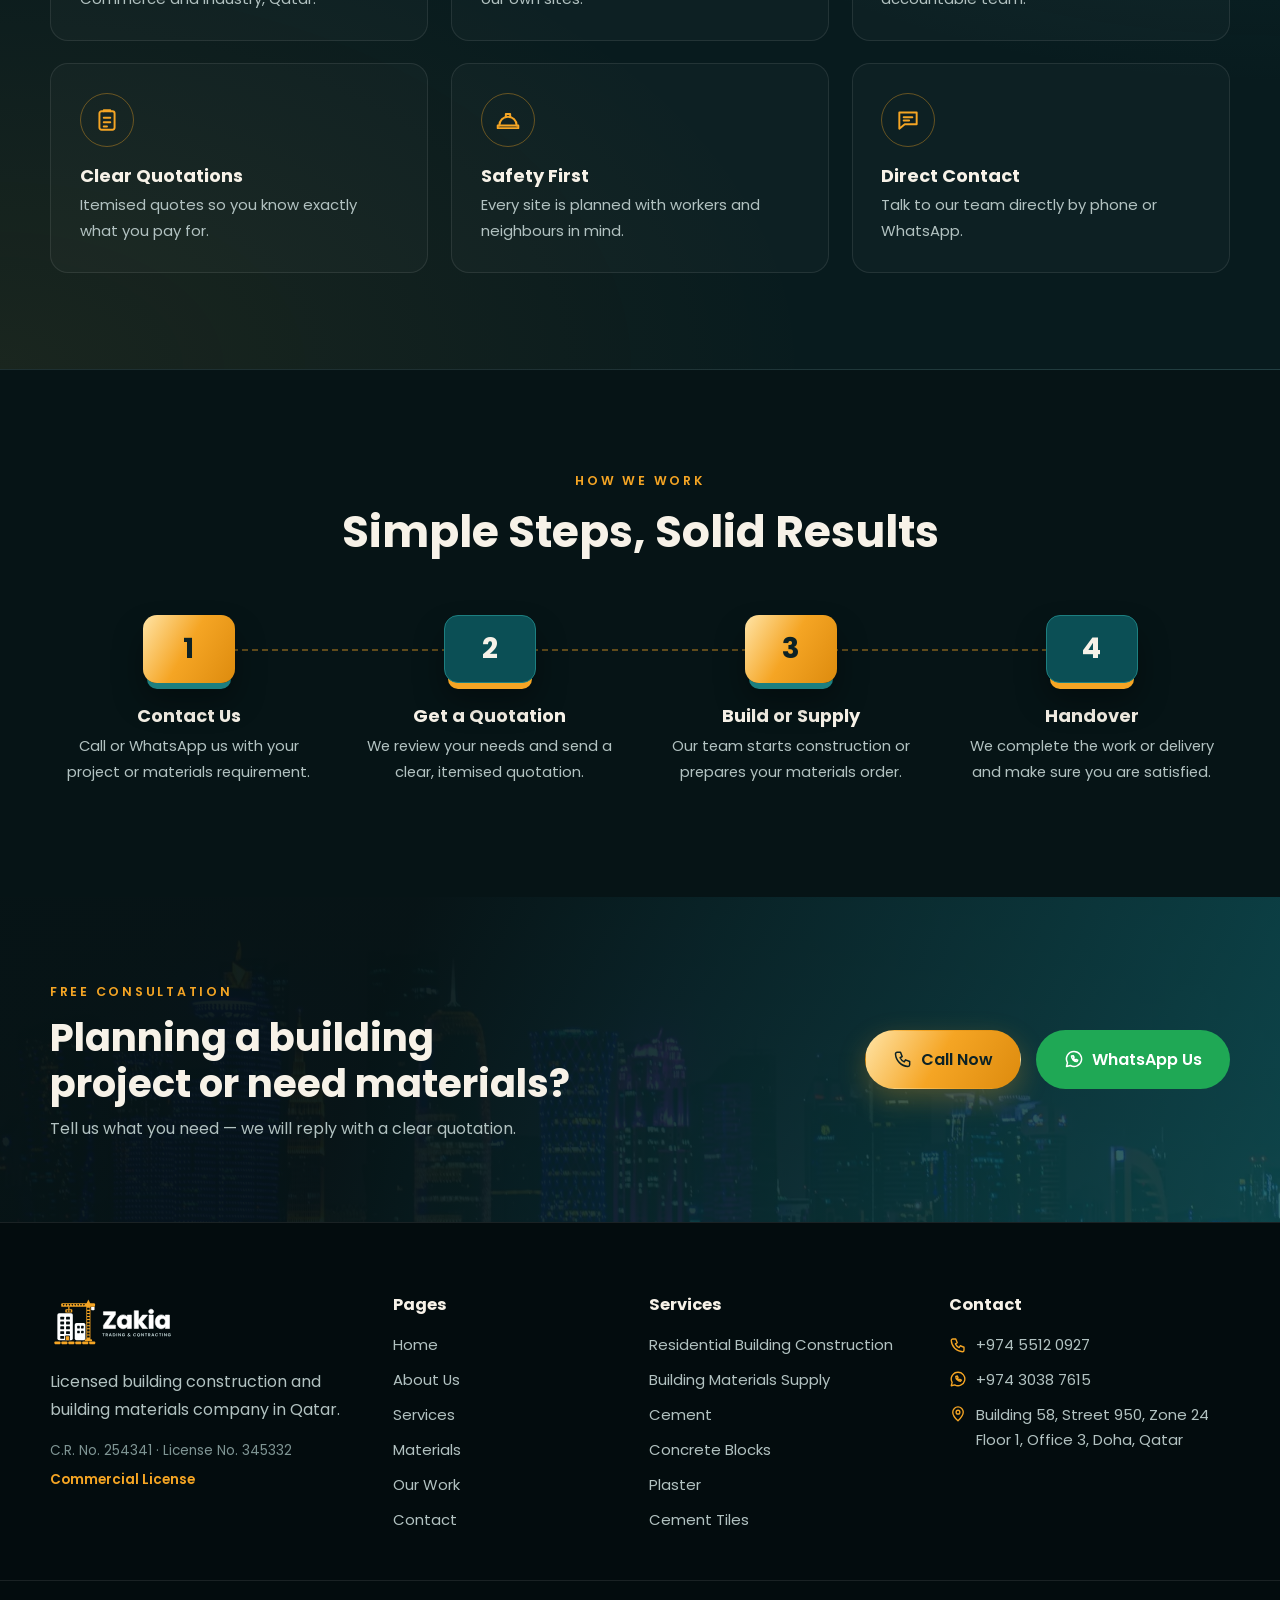
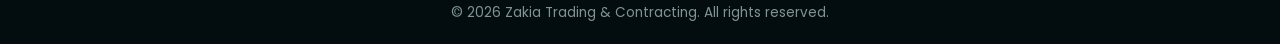
==== commit 372ad113: "Full-bleed phone slider; framed photo cards on desktop Co-Authored-By: Claude Opus 5.5 <noreply@anth" ====
--- a/about.html
+++ b/about.html
@@ -21,8 +21,8 @@
         "address": { "@type": "PostalAddress", "streetAddress": "Building 58, Street 950, Zone 24", "addressLocality": "Doha", "addressCountry": "QA" }
       }
     </script>
-    <script type="module" crossorigin src="./assets/main-ByOEgaLq.js"></script>
-    <link rel="stylesheet" crossorigin href="./assets/main-aVG6ECP9.css">
+    <script type="module" crossorigin src="./assets/main-DGLJoxZ-.js"></script>
+    <link rel="stylesheet" crossorigin href="./assets/main-DPlivhLD.css">
   </head>
   <body>
     <div id="root" data-page="about"></div>
--- a/assets/main-DPlivhLD.css
+++ b/assets/main-DPlivhLD.css
@@ -0,0 +1 @@
+@font-face{font-family:Poppins;font-style:normal;font-display:swap;font-weight:400;src:url(./poppins-latin-ext-400-normal-CIpeJEZw.woff2) format("woff2"),url(./poppins-latin-ext-400-normal-Ce_uWq1Z.woff) format("woff");unicode-range:U+0100-02AF,U+0304,U+0308,U+0329,U+1E00-1E9F,U+1EF2-1EFF,U+2020,U+20A0-20AB,U+20AD-20C0,U+2113,U+2C60-2C7F,U+A720-A7FF}@font-face{font-family:Poppins;font-style:normal;font-display:swap;font-weight:400;src:url(./poppins-latin-400-normal-cpxAROuN.woff2) format("woff2"),url(./poppins-latin-400-normal-BOb3E3N0.woff) format("woff");unicode-range:U+0000-00FF,U+0131,U+0152-0153,U+02BB-02BC,U+02C6,U+02DA,U+02DC,U+0304,U+0308,U+0329,U+2000-206F,U+2074,U+20AC,U+2122,U+2191,U+2193,U+2212,U+2215,U+FEFF,U+FFFD}@font-face{font-family:Poppins;font-style:normal;font-display:swap;font-weight:500;src:url(./poppins-latin-ext-500-normal-H4Q0z8D2.woff2) format("woff2"),url(./poppins-latin-ext-500-normal-Bl1-S02S.woff) format("woff");unicode-range:U+0100-02AF,U+0304,U+0308,U+0329,U+1E00-1E9F,U+1EF2-1EFF,U+2020,U+20A0-20AB,U+20AD-20C0,U+2113,U+2C60-2C7F,U+A720-A7FF}@font-face{font-family:Poppins;font-style:normal;font-display:swap;font-weight:500;src:url(./poppins-latin-500-normal-C8OXljZJ.woff2) format("woff2"),url(./poppins-latin-500-normal-DGXqpDMm.woff) format("woff");unicode-range:U+0000-00FF,U+0131,U+0152-0153,U+02BB-02BC,U+02C6,U+02DA,U+02DC,U+0304,U+0308,U+0329,U+2000-206F,U+2074,U+20AC,U+2122,U+2191,U+2193,U+2212,U+2215,U+FEFF,U+FFFD}@font-face{font-family:Poppins;font-style:normal;font-display:swap;font-weight:600;src:url(./poppins-latin-ext-600-normal-Cn4C8475.woff2) format("woff2"),url(./poppins-latin-ext-600-normal-DB6FJURc.woff) format("woff");unicode-range:U+0100-02AF,U+0304,U+0308,U+0329,U+1E00-1E9F,U+1EF2-1EFF,U+2020,U+20A0-20AB,U+20AD-20C0,U+2113,U+2C60-2C7F,U+A720-A7FF}@font-face{font-family:Poppins;font-style:normal;font-display:swap;font-weight:600;src:url(./poppins-latin-600-normal-zEkxB9Mr.woff2) format("woff2"),url(./poppins-latin-600-normal-BJdTmd5m.woff) format("woff");unicode-range:U+0000-00FF,U+0131,U+0152-0153,U+02BB-02BC,U+02C6,U+02DA,U+02DC,U+0304,U+0308,U+0329,U+2000-206F,U+2074,U+20AC,U+2122,U+2191,U+2193,U+2212,U+2215,U+FEFF,U+FFFD}@font-face{font-family:Poppins;font-style:normal;font-display:swap;font-weight:700;src:url(./poppins-latin-ext-700-normal-DDaViAzG.woff2) format("woff2"),url(./poppins-latin-ext-700-normal-CE2WFKmF.woff) format("woff");unicode-range:U+0100-02AF,U+0304,U+0308,U+0329,U+1E00-1E9F,U+1EF2-1EFF,U+2020,U+20A0-20AB,U+20AD-20C0,U+2113,U+2C60-2C7F,U+A720-A7FF}@font-face{font-family:Poppins;font-style:normal;font-display:swap;font-weight:700;src:url(./poppins-latin-700-normal-Qrb0O0WB.woff2) format("woff2"),url(./poppins-latin-700-normal-BVuQR_eA.woff) format("woff");unicode-range:U+0000-00FF,U+0131,U+0152-0153,U+02BB-02BC,U+02C6,U+02DA,U+02DC,U+0304,U+0308,U+0329,U+2000-206F,U+2074,U+20AC,U+2122,U+2191,U+2193,U+2212,U+2215,U+FEFF,U+FFFD}@font-face{font-family:Tajawal;font-style:normal;font-display:swap;font-weight:400;src:url(./tajawal-arabic-400-normal-CyCXRvzh.woff2) format("woff2"),url(./tajawal-arabic-400-normal-DCQxawbB.woff) format("woff");unicode-range:U+0600-06FF,U+0750-077F,U+0870-088E,U+0890-0891,U+0897-08E1,U+08E3-08FF,U+200C-200E,U+2010-2011,U+204F,U+2E41,U+FB50-FDFF,U+FE70-FE74,U+FE76-FEFC,U+102E0-102FB,U+10E60-10E7E,U+10EC2-10EC4,U+10EFC-10EFF,U+1EE00-1EE03,U+1EE05-1EE1F,U+1EE21-1EE22,U+1EE24,U+1EE27,U+1EE29-1EE32,U+1EE34-1EE37,U+1EE39,U+1EE3B,U+1EE42,U+1EE47,U+1EE49,U+1EE4B,U+1EE4D-1EE4F,U+1EE51-1EE52,U+1EE54,U+1EE57,U+1EE59,U+1EE5B,U+1EE5D,U+1EE5F,U+1EE61-1EE62,U+1EE64,U+1EE67-1EE6A,U+1EE6C-1EE72,U+1EE74-1EE77,U+1EE79-1EE7C,U+1EE7E,U+1EE80-1EE89,U+1EE8B-1EE9B,U+1EEA1-1EEA3,U+1EEA5-1EEA9,U+1EEAB-1EEBB,U+1EEF0-1EEF1}@font-face{font-family:Tajawal;font-style:normal;font-display:swap;font-weight:400;src:url(./tajawal-latin-400-normal-BVNSOH3d.woff2) format("woff2"),url(./tajawal-latin-400-normal-BdYcZznU.woff) format("woff");unicode-range:U+0000-00FF,U+0131,U+0152-0153,U+02BB-02BC,U+02C6,U+02DA,U+02DC,U+0304,U+0308,U+0329,U+2000-206F,U+20AC,U+2122,U+2191,U+2193,U+2212,U+2215,U+FEFF,U+FFFD}@font-face{font-family:Tajawal;font-style:normal;font-display:swap;font-weight:500;src:url(./tajawal-arabic-500-normal-BZ8ojJNu.woff2) format("woff2"),url(./tajawal-arabic-500-normal-CbVEaYEW.woff) format("woff");unicode-range:U+0600-06FF,U+0750-077F,U+0870-088E,U+0890-0891,U+0897-08E1,U+08E3-08FF,U+200C-200E,U+2010-2011,U+204F,U+2E41,U+FB50-FDFF,U+FE70-FE74,U+FE76-FEFC,U+102E0-102FB,U+10E60-10E7E,U+10EC2-10EC4,U+10EFC-10EFF,U+1EE00-1EE03,U+1EE05-1EE1F,U+1EE21-1EE22,U+1EE24,U+1EE27,U+1EE29-1EE32,U+1EE34-1EE37,U+1EE39,U+1EE3B,U+1EE42,U+1EE47,U+1EE49,U+1EE4B,U+1EE4D-1EE4F,U+1EE51-1EE52,U+1EE54,U+1EE57,U+1EE59,U+1EE5B,U+1EE5D,U+1EE5F,U+1EE61-1EE62,U+1EE64,U+1EE67-1EE6A,U+1EE6C-1EE72,U+1EE74-1EE77,U+1EE79-1EE7C,U+1EE7E,U+1EE80-1EE89,U+1EE8B-1EE9B,U+1EEA1-1EEA3,U+1EEA5-1EEA9,U+1EEAB-1EEBB,U+1EEF0-1EEF1}@font-face{font-family:Tajawal;font-style:normal;font-display:swap;font-weight:500;src:url(./tajawal-latin-500-normal-CoYeBiSI.woff2) format("woff2"),url(./tajawal-latin-500-normal-DU9v6xgj.woff) format("woff");unicode-range:U+0000-00FF,U+0131,U+0152-0153,U+02BB-02BC,U+02C6,U+02DA,U+02DC,U+0304,U+0308,U+0329,U+2000-206F,U+20AC,U+2122,U+2191,U+2193,U+2212,U+2215,U+FEFF,U+FFFD}@font-face{font-family:Tajawal;font-style:normal;font-display:swap;font-weight:700;src:url(./tajawal-arabic-700-normal-D2-eand5.woff2) format("woff2"),url(./tajawal-arabic-700-normal-9L7Zusdl.woff) format("woff");unicode-range:U+0600-06FF,U+0750-077F,U+0870-088E,U+0890-0891,U+0897-08E1,U+08E3-08FF,U+200C-200E,U+2010-2011,U+204F,U+2E41,U+FB50-FDFF,U+FE70-FE74,U+FE76-FEFC,U+102E0-102FB,U+10E60-10E7E,U+10EC2-10EC4,U+10EFC-10EFF,U+1EE00-1EE03,U+1EE05-1EE1F,U+1EE21-1EE22,U+1EE24,U+1EE27,U+1EE29-1EE32,U+1EE34-1EE37,U+1EE39,U+1EE3B,U+1EE42,U+1EE47,U+1EE49,U+1EE4B,U+1EE4D-1EE4F,U+1EE51-1EE52,U+1EE54,U+1EE57,U+1EE59,U+1EE5B,U+1EE5D,U+1EE5F,U+1EE61-1EE62,U+1EE64,U+1EE67-1EE6A,U+1EE6C-1EE72,U+1EE74-1EE77,U+1EE79-1EE7C,U+1EE7E,U+1EE80-1EE89,U+1EE8B-1EE9B,U+1EEA1-1EEA3,U+1EEA5-1EEA9,U+1EEAB-1EEBB,U+1EEF0-1EEF1}@font-face{font-family:Tajawal;font-style:normal;font-display:swap;font-weight:700;src:url(./tajawal-latin-700-normal-BypgxfGb.woff2) format("woff2"),url(./tajawal-latin-700-normal-CV3bxpHe.woff) format("woff");unicode-range:U+0000-00FF,U+0131,U+0152-0153,U+02BB-02BC,U+02C6,U+02DA,U+02DC,U+0304,U+0308,U+0329,U+2000-206F,U+20AC,U+2122,U+2191,U+2193,U+2212,U+2215,U+FEFF,U+FFFD}:root{--bg: #061416;--bg-2: #081b1e;--surface: #0c2427;--surface-2: #112e32;--field: #0a1d20;--line: rgba(255, 255, 255, .09);--line-gold: rgba(245, 165, 36, .38);--gold: #f5a524;--gold-soft: #ffd27a;--gold-deep: #d98a0c;--gold-grad: linear-gradient(120deg, #ffe4a6 0%, #f5a524 48%, #dd8b0e 100%);--heading: #f7f2e8;--text: #b2c2c1;--muted: #7f9594;--teal: #0b4f55;--teal-bright: #1d7f80;--cream: #f6f1e6;--cream-line: #e6dcc6;--ink: #0d2225;--ink-text: #4b5a5b;--white: #ffffff;--wa: #1fa855;--radius: 18px;--shadow: 0 18px 50px rgba(0, 0, 0, .35);--header-h: 78px;--font: "Poppins", system-ui, -apple-system, "Segoe UI", sans-serif;color-scheme:dark}:root[lang=ar]{--font: "Poppins", "Tajawal", system-ui, sans-serif}*,*:before,*:after{box-sizing:border-box}html{scroll-behavior:smooth;scroll-padding-top:calc(var(--header-h) + 12px)}body{margin:0;font-family:var(--font);color:var(--text);background:var(--bg);line-height:1.7;-webkit-font-smoothing:antialiased;overflow-x:hidden}:root[lang=ar] body{font-size:1.06rem}body:before{content:"";position:fixed;inset:0 0 auto;height:env(safe-area-inset-top,0px);z-index:51;background:var(--bg)}h1,h2,h3,h4{color:var(--heading);line-height:1.2;margin:0;text-wrap:balance}p{margin:0 0 1rem}a{color:inherit;text-decoration:none}img{max-width:100%;height:auto;display:block}:focus-visible{outline:2px solid var(--gold);outline-offset:3px}.container{width:100%;max-width:1220px;margin-inline:auto;padding-left:max(20px,env(safe-area-inset-left,0px));padding-right:max(20px,env(safe-area-inset-right,0px))}[dir=rtl] .flip-rtl{transform:scaleX(-1)}.flip-180{transform:rotate(180deg)}[dir=rtl] .flip-180.flip-rtl{transform:none}.gold-text{background:var(--gold-grad);-webkit-background-clip:text;background-clip:text;color:transparent}.btn{display:inline-flex;align-items:center;justify-content:center;gap:.5rem;padding:.72rem 1.3rem;border-radius:999px;font-weight:600;font-size:.95rem;border:1.5px solid transparent;cursor:pointer;transition:transform .2s ease,background-color .2s ease,box-shadow .2s ease,color .2s ease,border-color .2s ease;white-space:nowrap;font-family:inherit}.btn:hover{transform:translateY(-2px)}.btn-lg{padding:.95rem 1.7rem;font-size:1rem}.btn-block{width:100%}.btn-gold{background:var(--gold-grad);color:var(--ink);box-shadow:0 10px 28px #f5a52447}.btn-gold:hover{box-shadow:0 14px 34px #f5a5246b}.btn-dark{background:var(--surface);border-color:var(--line);color:var(--heading)}.btn-dark:hover{border-color:var(--line-gold)}.btn-outline-gold{border-color:var(--line-gold);color:var(--gold-soft)}.btn-outline-gold:hover{background:var(--gold);color:var(--ink)}.btn-ghost{color:var(--gold-soft);padding-inline:.8rem}.btn-ghost:hover{color:var(--white)}.btn-wa{background:var(--wa);color:var(--white)}.eyebrow{display:inline-flex;align-items:center;gap:.6rem;font-size:.78rem;font-weight:600;letter-spacing:.22em;text-transform:uppercase;color:var(--gold)}.eyebrow-line:before{content:"";width:36px;height:1.5px;background:var(--gold)}[dir=rtl] .eyebrow,[dir=rtl] .trust-line{letter-spacing:0;font-size:.95rem}.tag{display:inline-block;font-size:.78rem;font-weight:600;color:var(--gold-soft);border:1px solid var(--line-gold);border-radius:999px;padding:.25rem .8rem;margin-bottom:1rem}.reveal{transition:opacity .7s ease,transform .7s ease}.reveal.is-pending{opacity:0;transform:translateY(26px)}@media (prefers-reduced-motion: reduce){html{scroll-behavior:auto}.reveal,.reveal.is-pending{opacity:1;transform:none;transition:none}}.site-header{position:sticky;top:env(safe-area-inset-top,0px);z-index:50;background:#061416d1;-webkit-backdrop-filter:blur(14px);backdrop-filter:blur(14px);border-bottom:1px solid var(--line);transition:background-color .25s ease}.site-header.is-scrolled{background:#061416f5}.header-inner{height:var(--header-h);display:flex;align-items:center;gap:1.5rem}.brand img{height:46px;width:auto}.main-nav{display:flex;gap:1.7rem;margin-inline-start:auto}.main-nav a:not(.btn){font-weight:500;font-size:.94rem;color:var(--heading);position:relative;padding-block:.3rem;opacity:.85}.main-nav a:not(.btn):hover,.main-nav a.is-active{opacity:1;color:var(--gold-soft)}.main-nav a:not(.btn):after{content:"";position:absolute;inset-inline-start:0;bottom:-2px;width:0;height:2px;background:var(--gold);transition:width .25s ease}.main-nav a:not(.btn):hover:after,.main-nav a.is-active:after{width:100%}.nav-call-mobile{display:none!important}.header-actions{display:flex;align-items:center;gap:.7rem}.lang-toggle{display:inline-flex;align-items:center;gap:.35rem;background:var(--surface);border:1px solid var(--line);color:var(--heading);border-radius:999px;padding:.5rem .9rem;font-family:Poppins,Tajawal,sans-serif;font-weight:700;font-size:.95rem;cursor:pointer}.lang-toggle:hover{border-color:var(--line-gold)}.menu-toggle{display:none;background:none;border:0;color:var(--heading);cursor:pointer;padding:.4rem}.hero{position:relative;padding:4.5rem 0 6.5rem;background:radial-gradient(ellipse at 15% 0%,rgba(245,165,36,.12),transparent 45%),radial-gradient(ellipse at 90% 60%,rgba(29,127,128,.22),transparent 50%),var(--bg);overflow:hidden}.hero-grid{display:grid;grid-template-columns:1.08fr 1fr;gap:3.5rem;align-items:center}.hero h1{font-size:clamp(2.5rem,5.4vw,4.3rem);font-weight:700;margin:1.1rem 0 1.3rem;letter-spacing:-.02em}[dir=rtl] .hero h1{letter-spacing:0;line-height:1.3}.hero-accent{display:block}.hero-text{font-size:1.08rem;max-width:58ch}.chip-row{list-style:none;padding:0;margin:1.6rem 0 1.4rem;display:flex;flex-wrap:wrap;gap:.6rem}.chip-row li{display:inline-flex;align-items:center;gap:.45rem;font-size:.86rem;font-weight:600;color:var(--heading);padding:.5rem .95rem;border-radius:999px;background:#ffffff08;border:1px solid var(--line)}.chip-row svg{color:var(--gold)}.trust-line{display:flex;align-items:center;gap:.8rem;font-size:.78rem;font-weight:600;letter-spacing:.3em;text-transform:uppercase;color:var(--muted)}.trust-line:before{content:"";width:36px;height:1px;background:var(--muted)}.hero-ctas{display:flex;flex-wrap:wrap;gap:.9rem;margin:1.6rem 0 2rem}.hero-facts{display:grid;grid-template-columns:repeat(3,minmax(0,1fr));gap:.75rem;margin:0;max-width:560px}.hero-facts div{border:1px solid var(--line);background:#ffffff05;border-radius:14px;padding:.9rem 1rem}.hero-facts dt{font-size:1.45rem;font-weight:700;color:var(--gold);line-height:1.2;font-variant-numeric:tabular-nums}.hero-facts dd{margin:.2rem 0 0;font-size:.75rem;color:var(--muted);text-transform:uppercase;letter-spacing:.08em}[dir=rtl] .hero-facts dd{letter-spacing:0;font-size:.85rem}.hero-visual{position:relative;padding-bottom:2rem}.photo-frame{border-radius:24px;padding:8px;background:linear-gradient(160deg,#f5a52459,#ffffff0a 40%,#1d7f8040);box-shadow:var(--shadow)}.photo-frame img{width:100%;height:100%;object-fit:cover;border-radius:18px}.hero-visual>.photo-frame:first-child{aspect-ratio:4 / 4.4;max-width:100%;margin-inline-start:12%}.photo-frame-sm{position:absolute;width:40%;aspect-ratio:3 / 4;bottom:0;inset-inline-start:0;border-radius:20px;padding:6px}.photo-frame-sm img{border-radius:15px}.float-badge{position:absolute;top:7%;inset-inline-end:-3%;display:flex;align-items:center;gap:.75rem;background:#081b1eeb;-webkit-backdrop-filter:blur(8px);backdrop-filter:blur(8px);border:1px solid var(--line-gold);padding:.8rem 1.1rem;border-radius:16px;box-shadow:var(--shadow);animation:float 5s ease-in-out infinite}.float-badge strong{display:block;color:var(--heading);font-size:.92rem}.float-badge span:not(.badge-icon){font-size:.8rem;color:var(--muted)}.badge-icon{display:grid;place-items:center;width:42px;height:42px;border-radius:12px;background:var(--gold-grad);color:var(--ink);flex-shrink:0}@keyframes float{50%{transform:translateY(-10px)}}@media (prefers-reduced-motion: reduce){.float-badge{animation:none}}.hero-slider{display:none;position:relative;height:min(78svh,660px);min-height:480px;overflow:hidden;background:var(--bg)}.slide{position:absolute;top:0;right:0;bottom:0;left:0;opacity:0;transition:opacity .9s ease}.slide.is-active{opacity:1}.slide img{width:100%;height:100%;object-fit:cover;transform:scale(1.08);transition:transform 6s ease-out}.slide.is-active img{transform:scale(1)}.slide:after{content:"";position:absolute;top:0;right:0;bottom:0;left:0;background:linear-gradient(180deg,rgba(6,20,22,.25) 0%,rgba(6,20,22,.45) 40%,rgba(6,20,22,.94) 82%,var(--bg) 100%)}.slide-content{position:absolute;z-index:2;inset:auto 0 0;padding:0 max(16px,env(safe-area-inset-right,0px)) 8.6rem max(16px,env(safe-area-inset-left,0px));transform:translateY(14px);transition:transform .9s ease}.slide.is-active .slide-content{transform:none}.slide-title{font-size:clamp(2rem,8.6vw,2.8rem);margin:.6rem 0 .5rem;letter-spacing:-.01em}[dir=rtl] .slide-title{letter-spacing:0;line-height:1.3}.slide-title .gold-text{display:block}.slide-content p{margin:0;color:#dbe5e4;font-size:1rem;max-width:34ch}.slider-ui{position:absolute;z-index:3;inset:auto 0 0;padding:0 max(16px,env(safe-area-inset-right,0px)) 1.2rem max(16px,env(safe-area-inset-left,0px));display:grid;gap:1rem}.slider-ctas{display:grid;grid-template-columns:minmax(0,1.45fr) minmax(0,1fr);gap:.6rem}.slider-ctas .btn{min-width:0;padding:.75rem .6rem;font-size:.9rem;white-space:normal;line-height:1.25;text-align:center}.slider-dots{display:flex;justify-content:center;gap:.5rem}.slider-dots button{width:22px;height:6px;padding:0;border:0;border-radius:3px;background:#ffffff4d;cursor:pointer;transition:width .3s ease,background-color .3s ease}.slider-dots button.is-active{width:40px;background:var(--gold)}@media (prefers-reduced-motion: reduce){.slide,.slide img,.slide-content{transition:none}}.brick-strip{position:absolute;inset-inline:0;bottom:14px;height:10px;background:repeating-linear-gradient(90deg,var(--gold) 0 60px,transparent 60px 68px);opacity:.85}.brick-strip:after{content:"";position:absolute;inset-inline:0;top:14px;height:10px;background:repeating-linear-gradient(90deg,var(--teal-bright) 0 60px,transparent 60px 68px);background-position:34px 0;opacity:.7}.page-hero{position:relative;background-size:cover;background-position:center;padding:6.5rem 0 7rem;isolation:isolate}.page-hero:before{content:"";position:absolute;top:0;right:0;bottom:0;left:0;z-index:-1;background:linear-gradient(90deg,#061416f5,#061416c7 55%,#0614168c),radial-gradient(ellipse at 10% 100%,rgba(245,165,36,.18),transparent 50%)}[dir=rtl] .page-hero:before{background:linear-gradient(270deg,#061416f5,#061416c7 55%,#0614168c),radial-gradient(ellipse at 90% 100%,rgba(245,165,36,.18),transparent 50%)}.page-hero-inner{max-width:1220px}.page-hero h1{font-size:clamp(2.2rem,4.6vw,3.5rem);margin:1rem 0 .8rem;max-width:18ch}.page-hero p{font-size:1.1rem;max-width:55ch;color:#d2dcdb;margin:0}.breadcrumb{display:flex;align-items:center;gap:.5rem;font-size:.88rem;color:var(--muted)}.breadcrumb a:hover{color:var(--gold-soft)}.breadcrumb [aria-current]{color:var(--gold);font-weight:600}.section{padding-block:6rem}.section-dark{background:radial-gradient(ellipse at 100% 0%,rgba(29,127,128,.18),transparent 45%),radial-gradient(ellipse at 0% 100%,rgba(245,165,36,.08),transparent 45%),var(--bg-2);border-block:1px solid var(--line)}.section-cream{background:var(--cream);color:var(--ink-text)}.section-cream h2,.section-cream h3{color:var(--ink)}.section-cream .eyebrow{color:var(--gold-deep)}.section-heading{max-width:700px;margin:0 auto 3.5rem;text-align:center}.section-heading.align-start{margin-inline:0;text-align:start}.section-heading h2{font-size:clamp(1.9rem,3.6vw,2.75rem);margin:.8rem 0 1rem}.section-heading p{font-size:1.05rem;margin:0}.center-action{display:flex;justify-content:center;margin-top:2.75rem}.check-list{list-style:none;padding:0;margin:1.2rem 0 1.6rem;display:grid;grid-template-columns:repeat(2,minmax(0,1fr));gap:.6rem 1rem}.check-list li{display:flex;align-items:flex-start;gap:.5rem;color:var(--heading);font-weight:500;font-size:.92rem}.section-cream .check-list li{color:var(--ink)}.check-list svg{color:var(--gold);flex-shrink:0;margin-top:.2rem}.card-actions{display:flex;flex-wrap:wrap;gap:.5rem;align-items:center}.link-arrow{display:inline-flex;align-items:center;gap:.35rem;font-weight:600;color:var(--gold);font-style:normal}.section-cream .link-arrow{color:var(--gold-deep)}.link-arrow:hover{gap:.6rem}.service-grid{display:grid;grid-template-columns:repeat(2,minmax(0,1fr));gap:2rem}.service-card{background:var(--surface);border:1px solid var(--line);border-radius:24px;overflow:hidden;transition:transform .3s ease,border-color .3s ease,box-shadow .3s ease}.service-card:hover{transform:translateY(-6px);border-color:var(--line-gold);box-shadow:var(--shadow)}.service-photo{position:relative;aspect-ratio:16 / 9;max-width:100%}.service-photo img{width:100%;height:100%;object-fit:cover;transition:transform .6s ease}.service-card:hover .service-photo img{transform:scale(1.05)}.service-photo{overflow:hidden}.service-photo:after{content:"";position:absolute;top:40%;right:0;bottom:0;left:0;background:linear-gradient(transparent,var(--surface))}.service-icon{position:absolute;z-index:1;bottom:1rem;inset-inline-start:1.6rem;display:grid;place-items:center;width:60px;height:60px;border-radius:16px;background:var(--gold-grad);color:var(--ink);box-shadow:0 10px 24px #00000059}.service-body{padding:1.4rem 1.8rem 2rem}.service-body h3{font-size:1.4rem;margin-bottom:.7rem}.feature-rows{display:grid;gap:5rem}.feature-row{display:grid;grid-template-columns:1fr 1fr;gap:3.5rem;align-items:center}.feature-row.is-flipped .feature-media{order:2}.feature-media{aspect-ratio:4 / 3.2;max-width:100%}.feature-copy h2{font-size:clamp(1.7rem,3vw,2.3rem);margin-bottom:1rem}.lead{color:var(--heading);font-size:1.08rem}.material-grid{display:grid;grid-template-columns:repeat(4,minmax(0,1fr));gap:1.5rem}.material-grid.is-detailed{grid-template-columns:repeat(2,minmax(0,1fr));gap:2rem}.material-card{background:var(--surface);border:1px solid var(--line);border-radius:var(--radius);overflow:hidden;display:flex;flex-direction:column;transition:transform .3s ease,box-shadow .3s ease,border-color .3s ease}.section-cream .material-card{background:var(--white);border-color:var(--cream-line)}.material-card:hover{transform:translateY(-6px);box-shadow:0 18px 40px #0d22252e;border-color:var(--line-gold)}.material-photo{position:relative;aspect-ratio:4 / 3;max-width:100%;overflow:hidden}.is-detailed .material-photo{aspect-ratio:16 / 9}.material-photo img{width:100%;height:100%;object-fit:cover;transition:transform .6s ease}.material-card:hover .material-photo img{transform:scale(1.06)}.material-icon{position:absolute;bottom:.8rem;inset-inline-start:.8rem;display:grid;place-items:center;width:46px;height:46px;border-radius:12px;background:var(--gold-grad);color:var(--ink)}.material-body{padding:1.3rem 1.4rem 1.5rem;display:flex;flex-direction:column;flex:1}.material-body h3{font-size:1.18rem;margin-bottom:.4rem}.material-body>p{font-size:.93rem;flex:1}.is-detailed .material-body h3{font-size:1.45rem}.is-detailed .material-body>p{flex:0}.why-grid{display:grid;grid-template-columns:repeat(3,minmax(0,1fr));gap:1.4rem}.why-card{background:#ffffff06;border:1px solid var(--line);border-radius:var(--radius);padding:1.8rem;transition:border-color .3s ease,background-color .3s ease}.why-card:hover{border-color:var(--line-gold);background:#f5a5240a}.why-icon{display:grid;place-items:center;width:54px;height:54px;border-radius:50%;border:1px solid var(--line-gold);color:var(--gold);margin-bottom:1.1rem}.why-card h3{font-size:1.12rem;margin-bottom:.4rem}.why-card p{font-size:.93rem;margin:0}.filter-row{display:flex;flex-wrap:wrap;justify-content:center;gap:.6rem;margin-bottom:2.25rem}.filter-row button{font:inherit;font-size:.9rem;font-weight:600;padding:.55rem 1.2rem;border-radius:999px;border:1px solid var(--line);background:var(--surface);color:var(--heading);cursor:pointer}.filter-row button.is-active{background:var(--gold-grad);color:var(--ink);border-color:transparent}.work-grid{columns:3;column-gap:1rem}.work-item{break-inside:avoid;margin-bottom:1rem;aspect-ratio:4 / 3;max-width:100%}.work-item.is-tall{aspect-ratio:3 / 4}.work-item button{position:relative;display:block;width:100%;height:100%;padding:0;border:0;border-radius:var(--radius);overflow:hidden;cursor:zoom-in;background:var(--surface);text-align:start;font:inherit}.work-item img{width:100%;height:100%;object-fit:cover;transition:transform .6s ease}.work-item button:hover img{transform:scale(1.06)}.work-caption{position:absolute;inset:auto 0 0;padding:2.5rem 1.1rem 1rem;background:linear-gradient(transparent,#040e10eb);display:grid;gap:.15rem}.work-caption strong{color:var(--heading);font-size:.98rem}.work-cat{font-size:.72rem;font-weight:600;letter-spacing:.12em;text-transform:uppercase;color:var(--gold)}[dir=rtl] .work-cat{letter-spacing:0;font-size:.82rem}.lightbox{position:fixed;top:0;right:0;bottom:0;left:0;z-index:100;background:#020809f0;display:grid;place-items:center;padding:max(16px,env(safe-area-inset-top,0px)) max(16px,env(safe-area-inset-right,0px)) max(16px,env(safe-area-inset-bottom,0px)) max(16px,env(safe-area-inset-left,0px))}.lightbox figure{margin:0;max-width:min(1200px,100%)}.lightbox img{max-height:80vh;width:auto;margin-inline:auto;border-radius:14px}.lightbox figcaption{text-align:center;color:var(--heading);margin-top:.9rem;font-weight:600}.lb-btn{position:absolute;display:grid;place-items:center;width:48px;height:48px;border-radius:50%;border:1px solid var(--line);background:#0c2427e6;color:var(--heading);cursor:pointer}.lb-btn:hover{border-color:var(--gold);color:var(--gold)}.lb-close{top:calc(16px + env(safe-area-inset-top,0px));inset-inline-end:16px}.lb-prev,.lb-next{top:50%;translate:0 -50%}.lb-prev{inset-inline-start:16px}.lb-next{inset-inline-end:16px}.about-grid{display:grid;grid-template-columns:1fr 1.05fr;gap:4rem;align-items:center}.about-media{position:relative;padding-bottom:3rem}.about-main{aspect-ratio:4 / 4.6;max-width:100%;width:82%}.about-sub{position:absolute;width:52%;aspect-ratio:4 / 3;bottom:0;inset-inline-end:0}.about-copy h2{font-size:clamp(1.9rem,3.6vw,2.6rem);margin:.8rem 0 1.2rem}.fact-grid{display:grid;grid-template-columns:repeat(2,minmax(0,1fr));gap:.9rem;margin:1.8rem 0}.fact-grid div{border-inline-start:3px solid var(--gold);background:var(--surface);padding:.85rem 1.1rem;border-radius:10px}.fact-grid dt{font-size:.8rem;color:var(--muted)}.fact-grid dd{margin:.15rem 0 0;font-weight:700;color:var(--heading);font-size:1.05rem;font-variant-numeric:tabular-nums}.mission{margin:0;padding:1.3rem 1.5rem;border-radius:var(--radius);border:1px solid var(--line-gold);background:#f5a5240d}.mission strong{color:var(--gold);display:block;margin-bottom:.3rem}.mission p{margin:0;color:var(--heading)}.license-doc{max-width:920px;margin-inline:auto;background:var(--cream);color:var(--ink-text);border-radius:22px;padding:2.25rem;box-shadow:var(--shadow);border-top:6px solid var(--gold)}.license-head{display:flex;align-items:center;gap:1rem;flex-wrap:wrap;padding-bottom:1.25rem;border-bottom:1px solid var(--cream-line)}.license-head strong{display:block;color:var(--ink);font-size:1.05rem}.license-head span{font-size:.88rem}.license-seal{display:grid;place-items:center;width:56px;height:56px;border-radius:50%;background:var(--teal);color:var(--gold-soft);flex-shrink:0}.license-valid{margin-inline-start:auto;display:inline-flex;align-items:center;gap:.4rem;padding:.4rem .9rem;border-radius:999px;background:#1fa8551f;color:#157a3e;font-weight:600}.license-title{color:var(--ink);text-align:center;font-size:1.4rem;margin:1.5rem 0 1.25rem}.license-fields,.license-address{margin:0;display:grid;gap:.6rem 1.5rem}.license-fields{grid-template-columns:repeat(2,minmax(0,1fr))}.license-fields div{display:flex;justify-content:space-between;gap:1rem;padding:.65rem .9rem;background:var(--white);border-radius:10px;border:1px solid var(--cream-line)}.license-fields div:first-child{grid-column:1 / -1}.license-fields dt{font-size:.88rem}.license-fields dd{margin:0;font-weight:700;color:var(--ink);text-align:end;font-variant-numeric:tabular-nums}.license-sub{color:var(--ink);font-size:1.05rem;margin:1.75rem 0 .8rem}.license-activities{list-style:none;padding:0;margin:0;display:grid;gap:.6rem}.license-activities li{display:flex;align-items:flex-start;gap:.9rem;padding:.8rem .9rem;background:var(--white);border-radius:10px;border:1px solid var(--cream-line);color:var(--ink)}.activity-code{flex-shrink:0;font-weight:700;font-variant-numeric:tabular-nums;background:var(--teal);color:var(--gold-soft);border-radius:8px;padding:.15rem .6rem}.license-address{grid-template-columns:repeat(5,minmax(0,1fr));gap:.6rem}.license-address div{text-align:center;background:var(--teal);border-radius:10px;padding:.6rem .4rem}.license-address dt{font-size:.75rem;color:var(--gold-soft)}.license-address dd{margin:.1rem 0 0;font-size:1.35rem;font-weight:700;color:var(--white)}.license-note{margin:1.5rem 0 0;font-size:.85rem;text-align:center}.license-strip{background:var(--surface);border-block:1px solid var(--line);padding-block:1.1rem}.license-strip-inner{display:flex;align-items:center;gap:1rem 2rem;flex-wrap:wrap;justify-content:space-between}.license-strip-text{display:inline-flex;align-items:center;gap:.55rem;color:var(--heading);font-weight:600}.license-strip-text svg{color:var(--gold)}.license-strip-meta{display:flex;flex-wrap:wrap;gap:.4rem 1.5rem;font-size:.9rem}.license-strip-meta b{color:var(--gold-soft);font-variant-numeric:tabular-nums}.footer-legal .link-arrow{margin-top:.4rem}.cta-band{position:relative;background-size:cover;background-position:center;padding-block:5rem;isolation:isolate}.cta-band:before{content:"";position:absolute;top:0;right:0;bottom:0;left:0;z-index:-1;background:linear-gradient(110deg,#061416f2 30%,#0b4f55d1)}.cta-inner{display:flex;align-items:center;justify-content:space-between;gap:2rem;flex-wrap:wrap}.cta-band h2{font-size:clamp(1.7rem,3.2vw,2.4rem);margin:.7rem 0 .5rem;max-width:24ch}.cta-band p{margin:0}.cta-actions{display:flex;gap:.9rem;flex-wrap:wrap}.steps{list-style:none;padding:0;margin:0;display:grid;grid-template-columns:repeat(4,minmax(0,1fr));gap:1.5rem;position:relative}.steps:before{content:"";position:absolute;top:34px;inset-inline:12%;border-top:2px dashed var(--line-gold)}.step{text-align:center;position:relative;padding:0 .5rem}.step-block{display:grid;place-items:center;width:92px;height:68px;margin:0 auto 1.4rem;border-radius:14px;background:var(--gold-grad);color:var(--ink);font-size:1.8rem;font-weight:700;box-shadow:0 10px 0 -4px var(--teal-bright),0 18px 30px #00000059;position:relative}.step:nth-child(2n) .step-block{background:var(--teal);color:var(--heading);border:1px solid var(--teal-bright);box-shadow:0 10px 0 -4px var(--gold),0 18px 30px #00000059}.step h3{font-size:1.12rem;margin-bottom:.5rem}.step p{font-size:.92rem}.faq-wrap{max-width:880px}.faq-list{display:grid;gap:.9rem}.faq-item{background:var(--white);border-radius:14px;border:1px solid var(--cream-line);transition:box-shadow .25s ease,border-color .25s ease}.faq-item.is-open{box-shadow:0 14px 34px #0d22251f;border-color:var(--gold)}.faq-item button{width:100%;display:flex;align-items:center;justify-content:space-between;gap:1rem;padding:1.15rem 1.4rem;background:none;border:0;cursor:pointer;font-family:inherit;font-size:1.02rem;font-weight:600;color:var(--ink);text-align:start}.faq-plus{flex-shrink:0;color:var(--ink);background:var(--cream);border-radius:50%;padding:3px;transition:transform .25s ease,background-color .25s ease}.faq-item.is-open .faq-plus{transform:rotate(45deg);background:var(--gold)}.faq-answer{padding:0 1.4rem 1.15rem;color:var(--ink-text)}.faq-answer p{margin:0}.contact-grid{display:grid;grid-template-columns:.85fr 1.15fr;gap:2.5rem;align-items:start}.contact-cards{display:grid;gap:1rem}.contact-card{display:flex;gap:1rem;align-items:flex-start;padding:1.35rem;border-radius:var(--radius);border:1px solid var(--line);background:var(--surface);transition:transform .25s ease,border-color .25s ease}.contact-card:hover{transform:translateY(-3px);border-color:var(--line-gold)}.contact-card span:not(.contact-icon){display:block;font-size:.85rem;color:var(--muted)}.contact-card strong{display:block;color:var(--heading);font-size:1.08rem}.contact-card small{display:block;font-size:.92rem;margin-bottom:.4rem}[dir=rtl] .contact-card strong[dir=ltr]{text-align:end}.contact-icon{display:grid;place-items:center;width:50px;height:50px;border-radius:14px;background:var(--gold-grad);color:var(--ink);flex-shrink:0}.contact-icon.wa{background:var(--wa);color:var(--white)}.contact-form{background:var(--surface);border:1px solid var(--line);border-top:3px solid var(--gold);border-radius:22px;padding:2.25rem;box-shadow:var(--shadow);display:grid;gap:1.15rem}.form-row{display:grid;grid-template-columns:repeat(2,minmax(0,1fr));gap:1rem}.contact-form label>span,.contact-form legend{display:block;font-size:.88rem;font-weight:600;color:var(--heading);margin-bottom:.4rem}.contact-form input:not([type=radio]),.contact-form textarea{width:100%;font:inherit;color:var(--heading);padding:.8rem 1rem;border:1px solid var(--line);border-radius:12px;background:var(--field);transition:border-color .2s ease}[dir=rtl] .contact-form input[dir=ltr]{text-align:right}.contact-form input:focus,.contact-form textarea:focus{outline:none;border-color:var(--gold)}.contact-form textarea{resize:vertical}.service-choice{border:0;padding:0;margin:0;display:flex;flex-wrap:wrap;gap:.5rem}.service-choice legend{width:100%}.service-choice label{display:inline-flex;align-items:center;padding:.55rem 1rem;border-radius:999px;border:1px solid var(--line);font-size:.9rem;font-weight:500;color:var(--heading);cursor:pointer;transition:all .2s ease}.service-choice label.is-active{background:var(--gold-grad);border-color:transparent;color:var(--ink)}.service-choice input{position:absolute;opacity:0;pointer-events:none}.service-choice label:has(input:focus-visible){outline:2px solid var(--gold);outline-offset:2px}.form-note{font-size:.82rem;color:var(--muted);text-align:center;margin:0}.site-footer{background:#030c0e;border-top:1px solid var(--line);padding-top:4.5rem}.footer-grid{display:grid;grid-template-columns:1.4fr 1fr 1.2fr 1.3fr;gap:2.5rem;padding-bottom:3rem}.footer-brand img{height:54px;width:auto;margin-bottom:1.2rem}.footer-legal{font-size:.85rem;color:var(--muted)}.site-footer h4{color:var(--heading);font-size:1.02rem;margin-bottom:1.1rem}.site-footer ul{list-style:none;padding:0;margin:0;display:grid;gap:.6rem;font-size:.93rem}.site-footer a:hover{color:var(--gold)}.footer-contact li{display:flex;gap:.6rem;align-items:flex-start}.footer-contact svg{color:var(--gold);flex-shrink:0;margin-top:.2rem}.footer-bottom{border-top:1px solid var(--line);padding-block:1.25rem;font-size:.85rem;text-align:center;color:var(--muted)}.floating-wa{position:fixed;bottom:calc(22px + env(safe-area-inset-bottom,0px));inset-inline-end:calc(22px + env(safe-area-inset-right,0px));z-index:60;display:flex;align-items:center;gap:.5rem;background:var(--wa);color:var(--white);border-radius:999px;padding:.85rem;box-shadow:0 12px 30px #1fa85566;transition:transform .2s ease,opacity .3s ease,visibility .3s}.floating-wa:not(.is-visible){opacity:0;visibility:hidden;transform:translateY(12px)}.floating-wa:hover{transform:scale(1.06)}.floating-label{max-width:0;overflow:hidden;white-space:nowrap;font-weight:600;font-size:.92rem;transition:max-width .3s ease,margin .3s ease}.floating-wa:hover .floating-label{max-width:200px;margin-inline-end:.4rem}@media (max-width: 1100px){.header-call span{display:none}.header-call{padding:.72rem}.main-nav{gap:1.2rem}.material-grid,.footer-grid{grid-template-columns:repeat(2,minmax(0,1fr))}}@media (max-width: 920px){:root{--header-h: 68px}.brand img{height:40px}.menu-toggle{display:inline-flex}.header-call{display:none}.main-nav{position:fixed;top:calc(var(--header-h) + env(safe-area-inset-top,0px));inset-inline:0;flex-direction:column;gap:0;background:var(--bg-2);border-bottom:1px solid var(--line);padding:.5rem max(20px,env(safe-area-inset-right,0px)) 1.5rem max(20px,env(safe-area-inset-left,0px));box-shadow:0 20px 30px #0006;transform:translateY(-130%);visibility:hidden;transition:transform .3s ease,visibility .3s}.main-nav.is-open{transform:none;visibility:visible}.main-nav a:not(.btn){padding:.85rem 0;border-bottom:1px solid var(--line)}.main-nav a:not(.btn):after{display:none}.nav-call-mobile{display:inline-flex!important;margin-top:1rem}.header-actions{margin-inline-start:auto}.hero{padding:0}.hero>.hero-grid,.hero>.brick-strip{display:none}.hero-slider{display:block}.hero-grid,.about-grid,.contact-grid,.service-grid,.feature-row,.material-grid.is-detailed{grid-template-columns:minmax(0,1fr)}.feature-row.is-flipped .feature-media{order:0}.feature-rows{gap:3.5rem}.hero-visual{max-width:560px;width:100%;margin-inline:auto}.why-grid{grid-template-columns:repeat(2,minmax(0,1fr))}.work-grid{columns:2}.steps{grid-template-columns:repeat(2,minmax(0,1fr));row-gap:2.5rem}.steps:before{display:none}.section{padding-block:4.5rem}.page-hero{padding:4.5rem 0 5.5rem}}@media (max-width: 560px){.container{padding-left:max(16px,env(safe-area-inset-left,0px));padding-right:max(16px,env(safe-area-inset-right,0px))}body{font-size:.95rem}.section{padding-block:3rem}.section-heading{margin-bottom:1.75rem}.section-heading h2{font-size:1.6rem;margin:.5rem 0 .6rem}.section-heading p{font-size:.92rem}.eyebrow{font-size:.7rem;letter-spacing:.18em}.btn{padding:.62rem 1.05rem;font-size:.88rem}.btn-lg{padding:.8rem 1.2rem;font-size:.92rem}.center-action{margin-top:1.75rem}.license-strip{padding-block:.85rem}.license-strip-inner{gap:.5rem}.license-strip-text{font-size:.82rem}.license-strip-meta{font-size:.78rem;gap:.2rem 1rem}.license-strip .link-arrow{font-size:.85rem}.page-hero{padding:2.75rem 0 3.5rem}.page-hero h1{font-size:1.75rem;margin:.6rem 0 .5rem}.page-hero p{font-size:.92rem}.brick-strip{height:7px;bottom:10px}.brick-strip:after{height:7px;top:10px}.service-grid{gap:.8rem}.service-card:hover{transform:none}.service-photo{aspect-ratio:auto;height:120px}.service-photo:after{top:30%;right:0;bottom:0;left:0}.service-icon{width:40px;height:40px;border-radius:11px;bottom:.5rem;inset-inline-start:.9rem}.service-icon svg{width:22px;height:22px}.service-body{padding:.8rem .9rem 1rem}.service-body h3{font-size:1rem;margin-bottom:.2rem}.service-body>p{display:none}.service-body .check-list{margin:.5rem 0 .8rem}.service-body .card-actions{flex-wrap:nowrap;gap:.25rem}.service-body .card-actions .btn{padding:.5rem .8rem;font-size:.8rem}.service-body .card-actions .btn-ghost{padding-inline:.5rem}.check-list{grid-template-columns:repeat(2,minmax(0,1fr));gap:.35rem .6rem;margin:.6rem 0 1rem}.check-list li{font-size:.8rem;gap:.35rem}.feature-rows{gap:2.25rem}.feature-row{gap:1.25rem}.feature-copy h2{font-size:1.35rem;margin-bottom:.6rem}.feature-copy p{font-size:.9rem}.material-grid{gap:.7rem}.material-grid.is-detailed{grid-template-columns:repeat(2,minmax(0,1fr));gap:.7rem}.is-detailed .material-photo{aspect-ratio:4 / 3}.material-body{padding:.8rem .8rem .9rem}.material-body h3,.is-detailed .material-body h3{font-size:.98rem;margin-bottom:.25rem}.material-body>p{font-size:.78rem;margin-bottom:.6rem}.material-body .check-list{grid-template-columns:minmax(0,1fr);margin:0 0 .6rem}.material-icon{width:34px;height:34px;border-radius:10px;bottom:.5rem;inset-inline-start:.5rem}.material-card .link-arrow{font-size:.8rem}.why-grid{grid-template-columns:repeat(2,minmax(0,1fr));gap:.7rem}.why-card{padding:1rem}.why-icon{width:40px;height:40px;margin-bottom:.7rem}.why-icon svg{width:20px;height:20px}.why-card h3{font-size:.9rem}.why-card p{font-size:.78rem;line-height:1.55}.work-grid{column-gap:.6rem}.work-item{margin-bottom:.6rem}.work-caption{padding:1.6rem .65rem .55rem}.work-caption strong{font-size:.78rem}.work-cat{font-size:.6rem}.filter-row{gap:.4rem;margin-bottom:1.25rem}.filter-row button{font-size:.8rem;padding:.45rem .85rem}.steps{grid-template-columns:repeat(2,minmax(0,1fr));gap:1.6rem .8rem}.step-block{width:64px;height:48px;font-size:1.3rem;border-radius:11px;margin-bottom:.9rem}.step h3{font-size:.95rem;margin-bottom:.3rem}.step p{font-size:.8rem;line-height:1.55}.about-grid{gap:1.75rem}.about-media{padding-bottom:2rem}.about-copy h2{font-size:1.6rem;margin:.5rem 0 .8rem}.about-copy p{font-size:.9rem}.fact-grid{grid-template-columns:repeat(2,minmax(0,1fr));gap:.6rem;margin:1.2rem 0}.fact-grid div{padding:.65rem .8rem}.fact-grid dt{font-size:.72rem}.fact-grid dd{font-size:.9rem}.mission{padding:1rem 1.1rem}.mission p{font-size:.88rem}.license-doc{padding:1.1rem;border-radius:18px}.license-head strong{font-size:.92rem}.license-head span{font-size:.78rem}.license-seal{width:44px;height:44px}.license-valid{margin-inline-start:0;font-size:.8rem}.license-title{font-size:1.15rem;margin:1rem 0 .8rem}.license-fields{grid-template-columns:minmax(0,1fr);gap:.45rem}.license-fields div{padding:.5rem .75rem}.license-fields dt{font-size:.78rem}.license-fields dd{font-size:.88rem}.license-sub{font-size:.95rem;margin:1.2rem 0 .6rem}.license-activities li{font-size:.82rem;padding:.6rem .7rem}.license-address{grid-template-columns:repeat(5,minmax(0,1fr));gap:.35rem}.license-address div{padding:.45rem .2rem}.license-address dt{font-size:.6rem}.license-address dd{font-size:1rem}.cta-band{padding-block:2.75rem}.cta-band h2{font-size:1.4rem}.cta-band p{font-size:.88rem}.cta-inner{gap:1.25rem}.cta-actions{width:100%;display:grid;grid-template-columns:1fr 1fr;gap:.6rem}.faq-list{gap:.6rem}.faq-item button{font-size:.9rem;padding:.85rem 1rem}.faq-answer{padding:0 1rem .9rem;font-size:.86rem}.contact-grid{gap:1.25rem}.contact-cards{gap:.6rem}.contact-card{padding:.9rem;gap:.8rem}.contact-icon{width:42px;height:42px;border-radius:12px}.contact-card strong{font-size:.98rem}.contact-form{padding:1.1rem;gap:.9rem}.form-row{grid-template-columns:minmax(0,1fr);gap:.9rem}.site-footer{padding-top:2.75rem}.footer-grid{grid-template-columns:repeat(2,minmax(0,1fr));gap:1.75rem 1rem;padding-bottom:2rem}.footer-brand,.footer-grid>div:last-child{grid-column:1 / -1}.footer-brand img{height:44px;margin-bottom:.8rem}.site-footer h4{font-size:.95rem;margin-bottom:.7rem}.site-footer ul{font-size:.84rem;gap:.45rem}.footer-bottom{font-size:.78rem}.lb-prev,.lb-next{top:auto;bottom:calc(16px + env(safe-area-inset-bottom,0px));translate:none}.floating-wa{bottom:calc(16px + env(safe-area-inset-bottom,0px));inset-inline-end:calc(16px + env(safe-area-inset-right,0px));padding:.75rem}}@media (max-width: 359px){.material-grid,.material-grid.is-detailed,.why-grid,.check-list{grid-template-columns:minmax(0,1fr)}}.lang-menu{position:relative}.lang-caret{transform:rotate(90deg);transition:transform .2s ease;opacity:.7}.lang-caret.is-open{transform:rotate(-90deg)}.lang-list{position:absolute;top:calc(100% + 8px);inset-inline-end:0;z-index:70;min-width:180px;list-style:none;margin:0;padding:6px;background:var(--surface);border:1px solid var(--line-gold);border-radius:14px;box-shadow:var(--shadow)}.lang-list button{width:100%;display:flex;align-items:center;justify-content:space-between;gap:.75rem;padding:.65rem .85rem;border:0;border-radius:10px;background:none;color:var(--heading);font:inherit;font-family:Poppins,Tajawal,sans-serif;font-weight:600;text-align:start;cursor:pointer}.lang-list button:hover,.lang-list button[aria-selected=true]{background:#f5a5241a;color:var(--gold-soft)}.lang-list svg{color:var(--gold)}@media (max-width: 920px){.slide-content{text-align:center;padding:0 18px 8.2rem}.slide-content .eyebrow{justify-content:center}.slide-content .eyebrow-line:after{content:"";width:36px;height:1.5px;background:var(--gold)}.slide-content p{margin-inline:auto}}@media (min-width: 921px){.photo-frame,.service-card,.material-card,.work-item button{border:1px solid rgba(255,255,255,.12);background:#ffffff09}.photo-frame{padding:10px;border-radius:24px}.photo-frame img{border-radius:16px}.hero-visual{padding-bottom:0}.hero-visual>.photo-frame:first-child{aspect-ratio:1 / 1.02;margin-inline-start:auto;width:92%}.service-photo{margin:10px 10px 0;border-radius:16px}.service-photo:after{display:none}.service-icon{bottom:.8rem}.material-card{padding:8px}.material-photo{border-radius:12px}.section-cream .material-card{border-color:var(--cream-line);background:var(--white)}.work-item button{padding:8px;border-radius:20px}.work-item img{border-radius:13px}.work-caption{inset:auto 8px 8px;border-radius:0 0 13px 13px}}@media (max-width: 560px){.slide-content .eyebrow-line:before,.slide-content .eyebrow-line:after{width:20px}.slide-content .eyebrow{font-size:.64rem;letter-spacing:.14em}.lang-toggle{padding:.45rem .75rem;font-size:.88rem}}
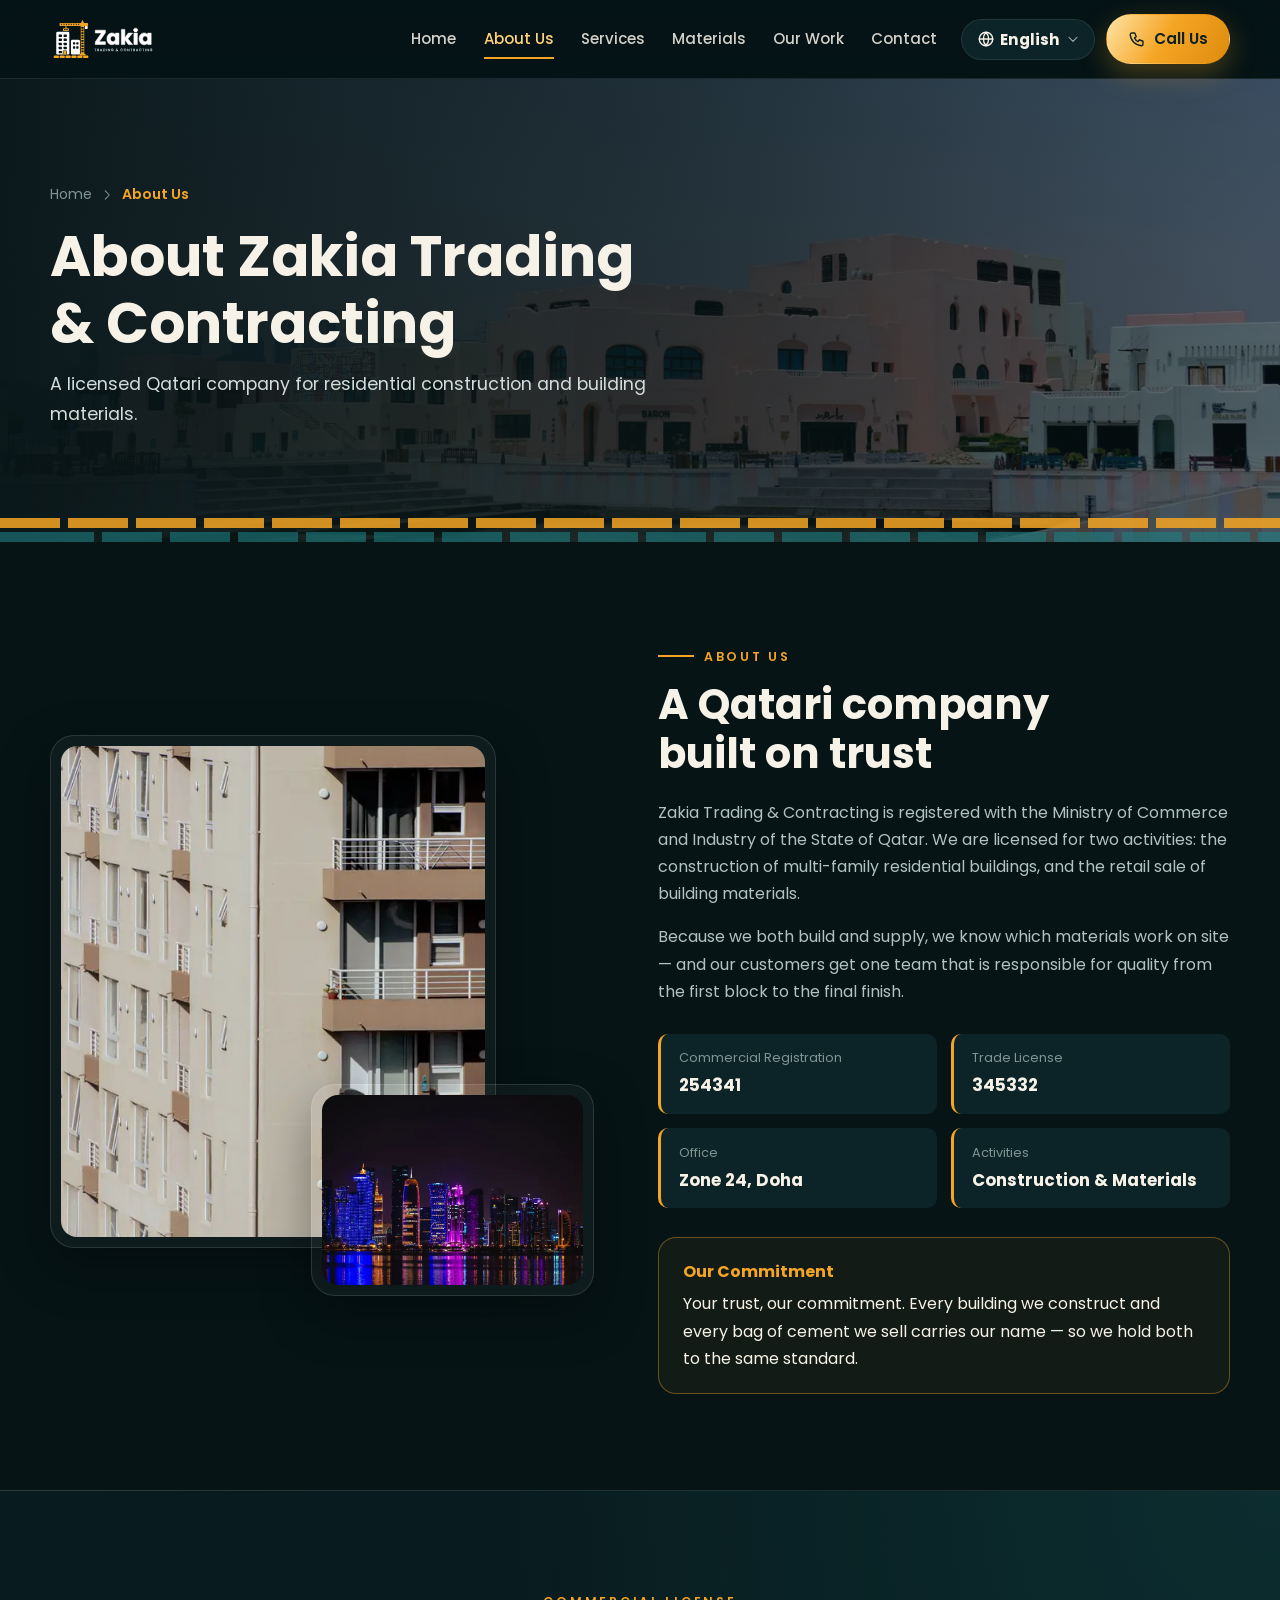
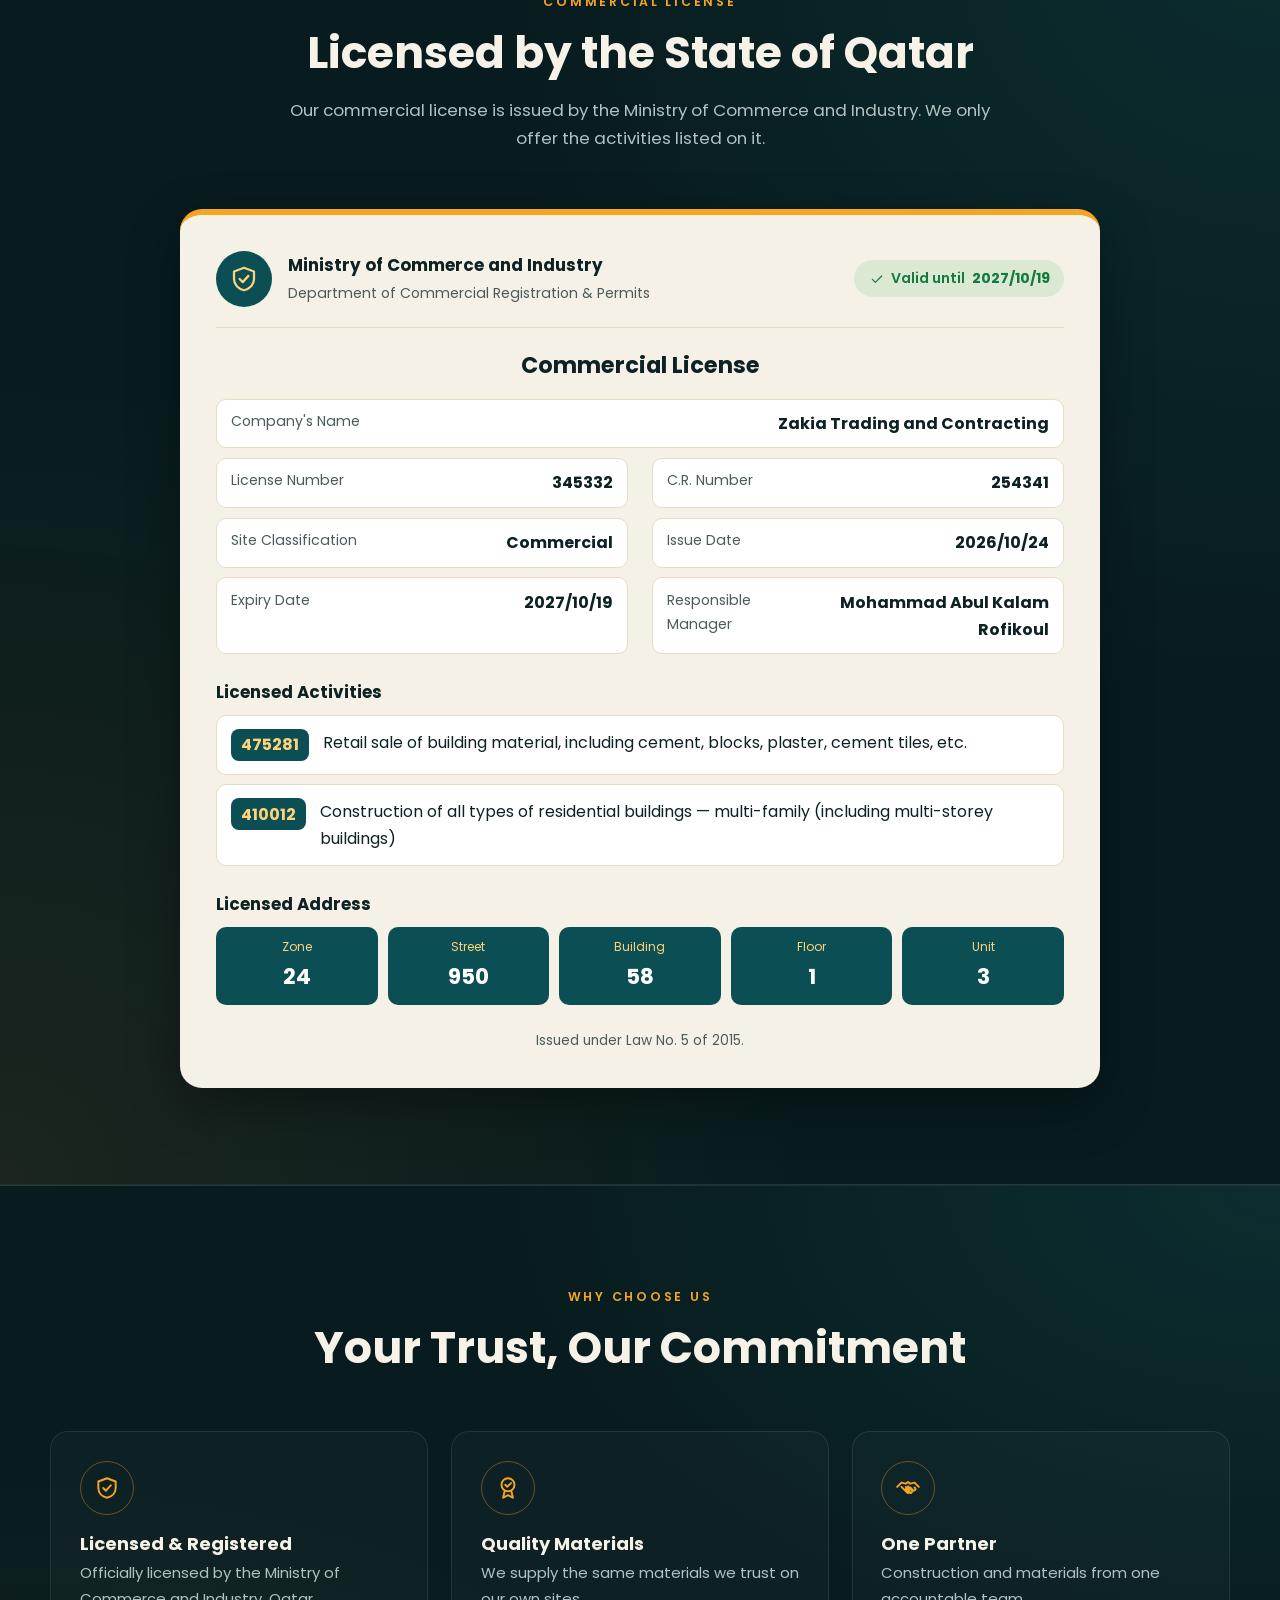
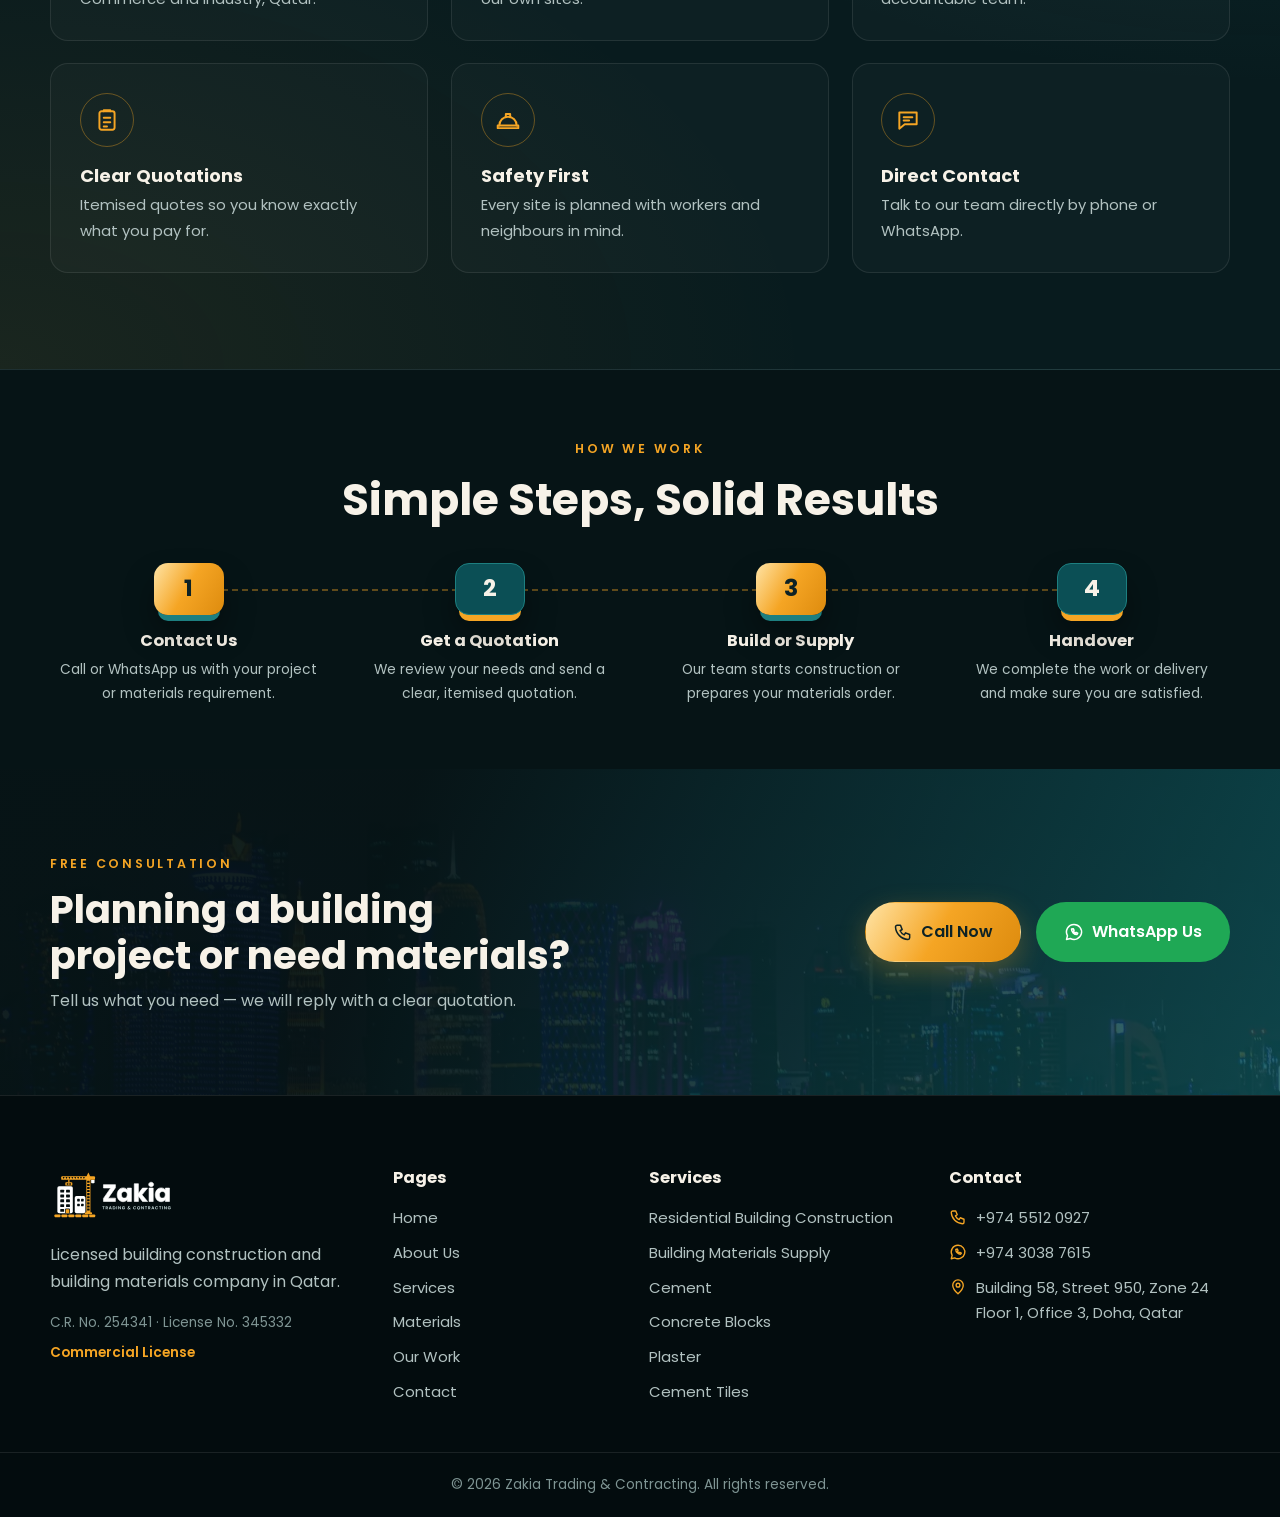
==== commit ba7fd1af: "Compact How We Work section on phone and desktop Co-Authored-By: Claude Opus 5.5 <noreply@anthropic." ====
--- a/about.html
+++ b/about.html
@@ -21,8 +21,8 @@
         "address": { "@type": "PostalAddress", "streetAddress": "Building 58, Street 950, Zone 24", "addressLocality": "Doha", "addressCountry": "QA" }
       }
     </script>
-    <script type="module" crossorigin src="./assets/main-DGLJoxZ-.js"></script>
-    <link rel="stylesheet" crossorigin href="./assets/main-DPlivhLD.css">
+    <script type="module" crossorigin src="./assets/main-BuBsLj0B.js"></script>
+    <link rel="stylesheet" crossorigin href="./assets/main-C1D3EGRt.css">
   </head>
   <body>
     <div id="root" data-page="about"></div>
--- a/assets/main-C1D3EGRt.css
+++ b/assets/main-C1D3EGRt.css
@@ -0,0 +1 @@
+@font-face{font-family:Poppins;font-style:normal;font-display:swap;font-weight:400;src:url(./poppins-latin-ext-400-normal-CIpeJEZw.woff2) format("woff2"),url(./poppins-latin-ext-400-normal-Ce_uWq1Z.woff) format("woff");unicode-range:U+0100-02AF,U+0304,U+0308,U+0329,U+1E00-1E9F,U+1EF2-1EFF,U+2020,U+20A0-20AB,U+20AD-20C0,U+2113,U+2C60-2C7F,U+A720-A7FF}@font-face{font-family:Poppins;font-style:normal;font-display:swap;font-weight:400;src:url(./poppins-latin-400-normal-cpxAROuN.woff2) format("woff2"),url(./poppins-latin-400-normal-BOb3E3N0.woff) format("woff");unicode-range:U+0000-00FF,U+0131,U+0152-0153,U+02BB-02BC,U+02C6,U+02DA,U+02DC,U+0304,U+0308,U+0329,U+2000-206F,U+2074,U+20AC,U+2122,U+2191,U+2193,U+2212,U+2215,U+FEFF,U+FFFD}@font-face{font-family:Poppins;font-style:normal;font-display:swap;font-weight:500;src:url(./poppins-latin-ext-500-normal-H4Q0z8D2.woff2) format("woff2"),url(./poppins-latin-ext-500-normal-Bl1-S02S.woff) format("woff");unicode-range:U+0100-02AF,U+0304,U+0308,U+0329,U+1E00-1E9F,U+1EF2-1EFF,U+2020,U+20A0-20AB,U+20AD-20C0,U+2113,U+2C60-2C7F,U+A720-A7FF}@font-face{font-family:Poppins;font-style:normal;font-display:swap;font-weight:500;src:url(./poppins-latin-500-normal-C8OXljZJ.woff2) format("woff2"),url(./poppins-latin-500-normal-DGXqpDMm.woff) format("woff");unicode-range:U+0000-00FF,U+0131,U+0152-0153,U+02BB-02BC,U+02C6,U+02DA,U+02DC,U+0304,U+0308,U+0329,U+2000-206F,U+2074,U+20AC,U+2122,U+2191,U+2193,U+2212,U+2215,U+FEFF,U+FFFD}@font-face{font-family:Poppins;font-style:normal;font-display:swap;font-weight:600;src:url(./poppins-latin-ext-600-normal-Cn4C8475.woff2) format("woff2"),url(./poppins-latin-ext-600-normal-DB6FJURc.woff) format("woff");unicode-range:U+0100-02AF,U+0304,U+0308,U+0329,U+1E00-1E9F,U+1EF2-1EFF,U+2020,U+20A0-20AB,U+20AD-20C0,U+2113,U+2C60-2C7F,U+A720-A7FF}@font-face{font-family:Poppins;font-style:normal;font-display:swap;font-weight:600;src:url(./poppins-latin-600-normal-zEkxB9Mr.woff2) format("woff2"),url(./poppins-latin-600-normal-BJdTmd5m.woff) format("woff");unicode-range:U+0000-00FF,U+0131,U+0152-0153,U+02BB-02BC,U+02C6,U+02DA,U+02DC,U+0304,U+0308,U+0329,U+2000-206F,U+2074,U+20AC,U+2122,U+2191,U+2193,U+2212,U+2215,U+FEFF,U+FFFD}@font-face{font-family:Poppins;font-style:normal;font-display:swap;font-weight:700;src:url(./poppins-latin-ext-700-normal-DDaViAzG.woff2) format("woff2"),url(./poppins-latin-ext-700-normal-CE2WFKmF.woff) format("woff");unicode-range:U+0100-02AF,U+0304,U+0308,U+0329,U+1E00-1E9F,U+1EF2-1EFF,U+2020,U+20A0-20AB,U+20AD-20C0,U+2113,U+2C60-2C7F,U+A720-A7FF}@font-face{font-family:Poppins;font-style:normal;font-display:swap;font-weight:700;src:url(./poppins-latin-700-normal-Qrb0O0WB.woff2) format("woff2"),url(./poppins-latin-700-normal-BVuQR_eA.woff) format("woff");unicode-range:U+0000-00FF,U+0131,U+0152-0153,U+02BB-02BC,U+02C6,U+02DA,U+02DC,U+0304,U+0308,U+0329,U+2000-206F,U+2074,U+20AC,U+2122,U+2191,U+2193,U+2212,U+2215,U+FEFF,U+FFFD}@font-face{font-family:Tajawal;font-style:normal;font-display:swap;font-weight:400;src:url(./tajawal-arabic-400-normal-CyCXRvzh.woff2) format("woff2"),url(./tajawal-arabic-400-normal-DCQxawbB.woff) format("woff");unicode-range:U+0600-06FF,U+0750-077F,U+0870-088E,U+0890-0891,U+0897-08E1,U+08E3-08FF,U+200C-200E,U+2010-2011,U+204F,U+2E41,U+FB50-FDFF,U+FE70-FE74,U+FE76-FEFC,U+102E0-102FB,U+10E60-10E7E,U+10EC2-10EC4,U+10EFC-10EFF,U+1EE00-1EE03,U+1EE05-1EE1F,U+1EE21-1EE22,U+1EE24,U+1EE27,U+1EE29-1EE32,U+1EE34-1EE37,U+1EE39,U+1EE3B,U+1EE42,U+1EE47,U+1EE49,U+1EE4B,U+1EE4D-1EE4F,U+1EE51-1EE52,U+1EE54,U+1EE57,U+1EE59,U+1EE5B,U+1EE5D,U+1EE5F,U+1EE61-1EE62,U+1EE64,U+1EE67-1EE6A,U+1EE6C-1EE72,U+1EE74-1EE77,U+1EE79-1EE7C,U+1EE7E,U+1EE80-1EE89,U+1EE8B-1EE9B,U+1EEA1-1EEA3,U+1EEA5-1EEA9,U+1EEAB-1EEBB,U+1EEF0-1EEF1}@font-face{font-family:Tajawal;font-style:normal;font-display:swap;font-weight:400;src:url(./tajawal-latin-400-normal-BVNSOH3d.woff2) format("woff2"),url(./tajawal-latin-400-normal-BdYcZznU.woff) format("woff");unicode-range:U+0000-00FF,U+0131,U+0152-0153,U+02BB-02BC,U+02C6,U+02DA,U+02DC,U+0304,U+0308,U+0329,U+2000-206F,U+20AC,U+2122,U+2191,U+2193,U+2212,U+2215,U+FEFF,U+FFFD}@font-face{font-family:Tajawal;font-style:normal;font-display:swap;font-weight:500;src:url(./tajawal-arabic-500-normal-BZ8ojJNu.woff2) format("woff2"),url(./tajawal-arabic-500-normal-CbVEaYEW.woff) format("woff");unicode-range:U+0600-06FF,U+0750-077F,U+0870-088E,U+0890-0891,U+0897-08E1,U+08E3-08FF,U+200C-200E,U+2010-2011,U+204F,U+2E41,U+FB50-FDFF,U+FE70-FE74,U+FE76-FEFC,U+102E0-102FB,U+10E60-10E7E,U+10EC2-10EC4,U+10EFC-10EFF,U+1EE00-1EE03,U+1EE05-1EE1F,U+1EE21-1EE22,U+1EE24,U+1EE27,U+1EE29-1EE32,U+1EE34-1EE37,U+1EE39,U+1EE3B,U+1EE42,U+1EE47,U+1EE49,U+1EE4B,U+1EE4D-1EE4F,U+1EE51-1EE52,U+1EE54,U+1EE57,U+1EE59,U+1EE5B,U+1EE5D,U+1EE5F,U+1EE61-1EE62,U+1EE64,U+1EE67-1EE6A,U+1EE6C-1EE72,U+1EE74-1EE77,U+1EE79-1EE7C,U+1EE7E,U+1EE80-1EE89,U+1EE8B-1EE9B,U+1EEA1-1EEA3,U+1EEA5-1EEA9,U+1EEAB-1EEBB,U+1EEF0-1EEF1}@font-face{font-family:Tajawal;font-style:normal;font-display:swap;font-weight:500;src:url(./tajawal-latin-500-normal-CoYeBiSI.woff2) format("woff2"),url(./tajawal-latin-500-normal-DU9v6xgj.woff) format("woff");unicode-range:U+0000-00FF,U+0131,U+0152-0153,U+02BB-02BC,U+02C6,U+02DA,U+02DC,U+0304,U+0308,U+0329,U+2000-206F,U+20AC,U+2122,U+2191,U+2193,U+2212,U+2215,U+FEFF,U+FFFD}@font-face{font-family:Tajawal;font-style:normal;font-display:swap;font-weight:700;src:url(./tajawal-arabic-700-normal-D2-eand5.woff2) format("woff2"),url(./tajawal-arabic-700-normal-9L7Zusdl.woff) format("woff");unicode-range:U+0600-06FF,U+0750-077F,U+0870-088E,U+0890-0891,U+0897-08E1,U+08E3-08FF,U+200C-200E,U+2010-2011,U+204F,U+2E41,U+FB50-FDFF,U+FE70-FE74,U+FE76-FEFC,U+102E0-102FB,U+10E60-10E7E,U+10EC2-10EC4,U+10EFC-10EFF,U+1EE00-1EE03,U+1EE05-1EE1F,U+1EE21-1EE22,U+1EE24,U+1EE27,U+1EE29-1EE32,U+1EE34-1EE37,U+1EE39,U+1EE3B,U+1EE42,U+1EE47,U+1EE49,U+1EE4B,U+1EE4D-1EE4F,U+1EE51-1EE52,U+1EE54,U+1EE57,U+1EE59,U+1EE5B,U+1EE5D,U+1EE5F,U+1EE61-1EE62,U+1EE64,U+1EE67-1EE6A,U+1EE6C-1EE72,U+1EE74-1EE77,U+1EE79-1EE7C,U+1EE7E,U+1EE80-1EE89,U+1EE8B-1EE9B,U+1EEA1-1EEA3,U+1EEA5-1EEA9,U+1EEAB-1EEBB,U+1EEF0-1EEF1}@font-face{font-family:Tajawal;font-style:normal;font-display:swap;font-weight:700;src:url(./tajawal-latin-700-normal-BypgxfGb.woff2) format("woff2"),url(./tajawal-latin-700-normal-CV3bxpHe.woff) format("woff");unicode-range:U+0000-00FF,U+0131,U+0152-0153,U+02BB-02BC,U+02C6,U+02DA,U+02DC,U+0304,U+0308,U+0329,U+2000-206F,U+20AC,U+2122,U+2191,U+2193,U+2212,U+2215,U+FEFF,U+FFFD}:root{--bg: #061416;--bg-2: #081b1e;--surface: #0c2427;--surface-2: #112e32;--field: #0a1d20;--line: rgba(255, 255, 255, .09);--line-gold: rgba(245, 165, 36, .38);--gold: #f5a524;--gold-soft: #ffd27a;--gold-deep: #d98a0c;--gold-grad: linear-gradient(120deg, #ffe4a6 0%, #f5a524 48%, #dd8b0e 100%);--heading: #f7f2e8;--text: #b2c2c1;--muted: #7f9594;--teal: #0b4f55;--teal-bright: #1d7f80;--cream: #f6f1e6;--cream-line: #e6dcc6;--ink: #0d2225;--ink-text: #4b5a5b;--white: #ffffff;--wa: #1fa855;--radius: 18px;--shadow: 0 18px 50px rgba(0, 0, 0, .35);--header-h: 78px;--font: "Poppins", system-ui, -apple-system, "Segoe UI", sans-serif;color-scheme:dark}:root[lang=ar]{--font: "Poppins", "Tajawal", system-ui, sans-serif}*,*:before,*:after{box-sizing:border-box}html{scroll-behavior:smooth;scroll-padding-top:calc(var(--header-h) + 12px)}body{margin:0;font-family:var(--font);color:var(--text);background:var(--bg);line-height:1.7;-webkit-font-smoothing:antialiased;overflow-x:hidden}:root[lang=ar] body{font-size:1.06rem}body:before{content:"";position:fixed;inset:0 0 auto;height:env(safe-area-inset-top,0px);z-index:51;background:var(--bg)}h1,h2,h3,h4{color:var(--heading);line-height:1.2;margin:0;text-wrap:balance}p{margin:0 0 1rem}a{color:inherit;text-decoration:none}img{max-width:100%;height:auto;display:block}:focus-visible{outline:2px solid var(--gold);outline-offset:3px}.container{width:100%;max-width:1220px;margin-inline:auto;padding-left:max(20px,env(safe-area-inset-left,0px));padding-right:max(20px,env(safe-area-inset-right,0px))}[dir=rtl] .flip-rtl{transform:scaleX(-1)}.flip-180{transform:rotate(180deg)}[dir=rtl] .flip-180.flip-rtl{transform:none}.gold-text{background:var(--gold-grad);-webkit-background-clip:text;background-clip:text;color:transparent}.btn{display:inline-flex;align-items:center;justify-content:center;gap:.5rem;padding:.72rem 1.3rem;border-radius:999px;font-weight:600;font-size:.95rem;border:1.5px solid transparent;cursor:pointer;transition:transform .2s ease,background-color .2s ease,box-shadow .2s ease,color .2s ease,border-color .2s ease;white-space:nowrap;font-family:inherit}.btn:hover{transform:translateY(-2px)}.btn-lg{padding:.95rem 1.7rem;font-size:1rem}.btn-block{width:100%}.btn-gold{background:var(--gold-grad);color:var(--ink);box-shadow:0 10px 28px #f5a52447}.btn-gold:hover{box-shadow:0 14px 34px #f5a5246b}.btn-dark{background:var(--surface);border-color:var(--line);color:var(--heading)}.btn-dark:hover{border-color:var(--line-gold)}.btn-outline-gold{border-color:var(--line-gold);color:var(--gold-soft)}.btn-outline-gold:hover{background:var(--gold);color:var(--ink)}.btn-ghost{color:var(--gold-soft);padding-inline:.8rem}.btn-ghost:hover{color:var(--white)}.btn-wa{background:var(--wa);color:var(--white)}.eyebrow{display:inline-flex;align-items:center;gap:.6rem;font-size:.78rem;font-weight:600;letter-spacing:.22em;text-transform:uppercase;color:var(--gold)}.eyebrow-line:before{content:"";width:36px;height:1.5px;background:var(--gold)}[dir=rtl] .eyebrow,[dir=rtl] .trust-line{letter-spacing:0;font-size:.95rem}.tag{display:inline-block;font-size:.78rem;font-weight:600;color:var(--gold-soft);border:1px solid var(--line-gold);border-radius:999px;padding:.25rem .8rem;margin-bottom:1rem}.reveal{transition:opacity .7s ease,transform .7s ease}.reveal.is-pending{opacity:0;transform:translateY(26px)}@media (prefers-reduced-motion: reduce){html{scroll-behavior:auto}.reveal,.reveal.is-pending{opacity:1;transform:none;transition:none}}.site-header{position:sticky;top:env(safe-area-inset-top,0px);z-index:50;background:#061416d1;-webkit-backdrop-filter:blur(14px);backdrop-filter:blur(14px);border-bottom:1px solid var(--line);transition:background-color .25s ease}.site-header.is-scrolled{background:#061416f5}.header-inner{height:var(--header-h);display:flex;align-items:center;gap:1.5rem}.brand img{height:46px;width:auto}.main-nav{display:flex;gap:1.7rem;margin-inline-start:auto}.main-nav a:not(.btn){font-weight:500;font-size:.94rem;color:var(--heading);position:relative;padding-block:.3rem;opacity:.85}.main-nav a:not(.btn):hover,.main-nav a.is-active{opacity:1;color:var(--gold-soft)}.main-nav a:not(.btn):after{content:"";position:absolute;inset-inline-start:0;bottom:-2px;width:0;height:2px;background:var(--gold);transition:width .25s ease}.main-nav a:not(.btn):hover:after,.main-nav a.is-active:after{width:100%}.nav-call-mobile{display:none!important}.header-actions{display:flex;align-items:center;gap:.7rem}.lang-toggle{display:inline-flex;align-items:center;gap:.35rem;background:var(--surface);border:1px solid var(--line);color:var(--heading);border-radius:999px;padding:.5rem .9rem;font-family:Poppins,Tajawal,sans-serif;font-weight:700;font-size:.95rem;cursor:pointer}.lang-toggle:hover{border-color:var(--line-gold)}.menu-toggle{display:none;background:none;border:0;color:var(--heading);cursor:pointer;padding:.4rem}.hero{position:relative;padding:4.5rem 0 6.5rem;background:radial-gradient(ellipse at 15% 0%,rgba(245,165,36,.12),transparent 45%),radial-gradient(ellipse at 90% 60%,rgba(29,127,128,.22),transparent 50%),var(--bg);overflow:hidden}.hero-grid{display:grid;grid-template-columns:1.08fr 1fr;gap:3.5rem;align-items:center}.hero h1{font-size:clamp(2.5rem,5.4vw,4.3rem);font-weight:700;margin:1.1rem 0 1.3rem;letter-spacing:-.02em}[dir=rtl] .hero h1{letter-spacing:0;line-height:1.3}.hero-accent{display:block}.hero-text{font-size:1.08rem;max-width:58ch}.chip-row{list-style:none;padding:0;margin:1.6rem 0 1.4rem;display:flex;flex-wrap:wrap;gap:.6rem}.chip-row li{display:inline-flex;align-items:center;gap:.45rem;font-size:.86rem;font-weight:600;color:var(--heading);padding:.5rem .95rem;border-radius:999px;background:#ffffff08;border:1px solid var(--line)}.chip-row svg{color:var(--gold)}.trust-line{display:flex;align-items:center;gap:.8rem;font-size:.78rem;font-weight:600;letter-spacing:.3em;text-transform:uppercase;color:var(--muted)}.trust-line:before{content:"";width:36px;height:1px;background:var(--muted)}.hero-ctas{display:flex;flex-wrap:wrap;gap:.9rem;margin:1.6rem 0 2rem}.hero-facts{display:grid;grid-template-columns:repeat(3,minmax(0,1fr));gap:.75rem;margin:0;max-width:560px}.hero-facts div{border:1px solid var(--line);background:#ffffff05;border-radius:14px;padding:.9rem 1rem}.hero-facts dt{font-size:1.45rem;font-weight:700;color:var(--gold);line-height:1.2;font-variant-numeric:tabular-nums}.hero-facts dd{margin:.2rem 0 0;font-size:.75rem;color:var(--muted);text-transform:uppercase;letter-spacing:.08em}[dir=rtl] .hero-facts dd{letter-spacing:0;font-size:.85rem}.hero-visual{position:relative;padding-bottom:2rem}.photo-frame{border-radius:24px;padding:8px;background:linear-gradient(160deg,#f5a52459,#ffffff0a 40%,#1d7f8040);box-shadow:var(--shadow)}.photo-frame img{width:100%;height:100%;object-fit:cover;border-radius:18px}.hero-visual>.photo-frame:first-child{aspect-ratio:4 / 4.4;max-width:100%;margin-inline-start:12%}.photo-frame-sm{position:absolute;width:40%;aspect-ratio:3 / 4;bottom:0;inset-inline-start:0;border-radius:20px;padding:6px}.photo-frame-sm img{border-radius:15px}.float-badge{position:absolute;top:7%;inset-inline-end:-3%;display:flex;align-items:center;gap:.75rem;background:#081b1eeb;-webkit-backdrop-filter:blur(8px);backdrop-filter:blur(8px);border:1px solid var(--line-gold);padding:.8rem 1.1rem;border-radius:16px;box-shadow:var(--shadow);animation:float 5s ease-in-out infinite}.float-badge strong{display:block;color:var(--heading);font-size:.92rem}.float-badge span:not(.badge-icon){font-size:.8rem;color:var(--muted)}.badge-icon{display:grid;place-items:center;width:42px;height:42px;border-radius:12px;background:var(--gold-grad);color:var(--ink);flex-shrink:0}@keyframes float{50%{transform:translateY(-10px)}}@media (prefers-reduced-motion: reduce){.float-badge{animation:none}}.hero-slider{display:none;position:relative;height:min(78svh,660px);min-height:480px;overflow:hidden;background:var(--bg)}.slide{position:absolute;top:0;right:0;bottom:0;left:0;opacity:0;transition:opacity .9s ease}.slide.is-active{opacity:1}.slide img{width:100%;height:100%;object-fit:cover;transform:scale(1.08);transition:transform 6s ease-out}.slide.is-active img{transform:scale(1)}.slide:after{content:"";position:absolute;top:0;right:0;bottom:0;left:0;background:linear-gradient(180deg,rgba(6,20,22,.25) 0%,rgba(6,20,22,.45) 40%,rgba(6,20,22,.94) 82%,var(--bg) 100%)}.slide-content{position:absolute;z-index:2;inset:auto 0 0;padding:0 max(16px,env(safe-area-inset-right,0px)) 8.6rem max(16px,env(safe-area-inset-left,0px));transform:translateY(14px);transition:transform .9s ease}.slide.is-active .slide-content{transform:none}.slide-title{font-size:clamp(2rem,8.6vw,2.8rem);margin:.6rem 0 .5rem;letter-spacing:-.01em}[dir=rtl] .slide-title{letter-spacing:0;line-height:1.3}.slide-title .gold-text{display:block}.slide-content p{margin:0;color:#dbe5e4;font-size:1rem;max-width:34ch}.slider-ui{position:absolute;z-index:3;inset:auto 0 0;padding:0 max(16px,env(safe-area-inset-right,0px)) 1.2rem max(16px,env(safe-area-inset-left,0px));display:grid;gap:1rem}.slider-ctas{display:grid;grid-template-columns:minmax(0,1.45fr) minmax(0,1fr);gap:.6rem}.slider-ctas .btn{min-width:0;padding:.75rem .6rem;font-size:.9rem;white-space:normal;line-height:1.25;text-align:center}.slider-dots{display:flex;justify-content:center;gap:.5rem}.slider-dots button{width:22px;height:6px;padding:0;border:0;border-radius:3px;background:#ffffff4d;cursor:pointer;transition:width .3s ease,background-color .3s ease}.slider-dots button.is-active{width:40px;background:var(--gold)}@media (prefers-reduced-motion: reduce){.slide,.slide img,.slide-content{transition:none}}.brick-strip{position:absolute;inset-inline:0;bottom:14px;height:10px;background:repeating-linear-gradient(90deg,var(--gold) 0 60px,transparent 60px 68px);opacity:.85}.brick-strip:after{content:"";position:absolute;inset-inline:0;top:14px;height:10px;background:repeating-linear-gradient(90deg,var(--teal-bright) 0 60px,transparent 60px 68px);background-position:34px 0;opacity:.7}.page-hero{position:relative;background-size:cover;background-position:center;padding:6.5rem 0 7rem;isolation:isolate}.page-hero:before{content:"";position:absolute;top:0;right:0;bottom:0;left:0;z-index:-1;background:linear-gradient(90deg,#061416f5,#061416c7 55%,#0614168c),radial-gradient(ellipse at 10% 100%,rgba(245,165,36,.18),transparent 50%)}[dir=rtl] .page-hero:before{background:linear-gradient(270deg,#061416f5,#061416c7 55%,#0614168c),radial-gradient(ellipse at 90% 100%,rgba(245,165,36,.18),transparent 50%)}.page-hero-inner{max-width:1220px}.page-hero h1{font-size:clamp(2.2rem,4.6vw,3.5rem);margin:1rem 0 .8rem;max-width:18ch}.page-hero p{font-size:1.1rem;max-width:55ch;color:#d2dcdb;margin:0}.breadcrumb{display:flex;align-items:center;gap:.5rem;font-size:.88rem;color:var(--muted)}.breadcrumb a:hover{color:var(--gold-soft)}.breadcrumb [aria-current]{color:var(--gold);font-weight:600}.section{padding-block:6rem}.section-dark{background:radial-gradient(ellipse at 100% 0%,rgba(29,127,128,.18),transparent 45%),radial-gradient(ellipse at 0% 100%,rgba(245,165,36,.08),transparent 45%),var(--bg-2);border-block:1px solid var(--line)}.section-cream{background:var(--cream);color:var(--ink-text)}.section-cream h2,.section-cream h3{color:var(--ink)}.section-cream .eyebrow{color:var(--gold-deep)}.section-heading{max-width:700px;margin:0 auto 3.5rem;text-align:center}.section-heading.align-start{margin-inline:0;text-align:start}.section-heading h2{font-size:clamp(1.9rem,3.6vw,2.75rem);margin:.8rem 0 1rem}.section-heading p{font-size:1.05rem;margin:0}.center-action{display:flex;justify-content:center;margin-top:2.75rem}.check-list{list-style:none;padding:0;margin:1.2rem 0 1.6rem;display:grid;grid-template-columns:repeat(2,minmax(0,1fr));gap:.6rem 1rem}.check-list li{display:flex;align-items:flex-start;gap:.5rem;color:var(--heading);font-weight:500;font-size:.92rem}.section-cream .check-list li{color:var(--ink)}.check-list svg{color:var(--gold);flex-shrink:0;margin-top:.2rem}.card-actions{display:flex;flex-wrap:wrap;gap:.5rem;align-items:center}.link-arrow{display:inline-flex;align-items:center;gap:.35rem;font-weight:600;color:var(--gold);font-style:normal}.section-cream .link-arrow{color:var(--gold-deep)}.link-arrow:hover{gap:.6rem}.service-grid{display:grid;grid-template-columns:repeat(2,minmax(0,1fr));gap:2rem}.service-card{background:var(--surface);border:1px solid var(--line);border-radius:24px;overflow:hidden;transition:transform .3s ease,border-color .3s ease,box-shadow .3s ease}.service-card:hover{transform:translateY(-6px);border-color:var(--line-gold);box-shadow:var(--shadow)}.service-photo{position:relative;aspect-ratio:16 / 9;max-width:100%}.service-photo img{width:100%;height:100%;object-fit:cover;transition:transform .6s ease}.service-card:hover .service-photo img{transform:scale(1.05)}.service-photo{overflow:hidden}.service-photo:after{content:"";position:absolute;top:40%;right:0;bottom:0;left:0;background:linear-gradient(transparent,var(--surface))}.service-icon{position:absolute;z-index:1;bottom:1rem;inset-inline-start:1.6rem;display:grid;place-items:center;width:60px;height:60px;border-radius:16px;background:var(--gold-grad);color:var(--ink);box-shadow:0 10px 24px #00000059}.service-body{padding:1.4rem 1.8rem 2rem}.service-body h3{font-size:1.4rem;margin-bottom:.7rem}.feature-rows{display:grid;gap:5rem}.feature-row{display:grid;grid-template-columns:1fr 1fr;gap:3.5rem;align-items:center}.feature-row.is-flipped .feature-media{order:2}.feature-media{aspect-ratio:4 / 3.2;max-width:100%}.feature-copy h2{font-size:clamp(1.7rem,3vw,2.3rem);margin-bottom:1rem}.lead{color:var(--heading);font-size:1.08rem}.material-grid{display:grid;grid-template-columns:repeat(4,minmax(0,1fr));gap:1.5rem}.material-grid.is-detailed{grid-template-columns:repeat(2,minmax(0,1fr));gap:2rem}.material-card{background:var(--surface);border:1px solid var(--line);border-radius:var(--radius);overflow:hidden;display:flex;flex-direction:column;transition:transform .3s ease,box-shadow .3s ease,border-color .3s ease}.section-cream .material-card{background:var(--white);border-color:var(--cream-line)}.material-card:hover{transform:translateY(-6px);box-shadow:0 18px 40px #0d22252e;border-color:var(--line-gold)}.material-photo{position:relative;aspect-ratio:4 / 3;max-width:100%;overflow:hidden}.is-detailed .material-photo{aspect-ratio:16 / 9}.material-photo img{width:100%;height:100%;object-fit:cover;transition:transform .6s ease}.material-card:hover .material-photo img{transform:scale(1.06)}.material-icon{position:absolute;bottom:.8rem;inset-inline-start:.8rem;display:grid;place-items:center;width:46px;height:46px;border-radius:12px;background:var(--gold-grad);color:var(--ink)}.material-body{padding:1.3rem 1.4rem 1.5rem;display:flex;flex-direction:column;flex:1}.material-body h3{font-size:1.18rem;margin-bottom:.4rem}.material-body>p{font-size:.93rem;flex:1}.is-detailed .material-body h3{font-size:1.45rem}.is-detailed .material-body>p{flex:0}.why-grid{display:grid;grid-template-columns:repeat(3,minmax(0,1fr));gap:1.4rem}.why-card{background:#ffffff06;border:1px solid var(--line);border-radius:var(--radius);padding:1.8rem;transition:border-color .3s ease,background-color .3s ease}.why-card:hover{border-color:var(--line-gold);background:#f5a5240a}.why-icon{display:grid;place-items:center;width:54px;height:54px;border-radius:50%;border:1px solid var(--line-gold);color:var(--gold);margin-bottom:1.1rem}.why-card h3{font-size:1.12rem;margin-bottom:.4rem}.why-card p{font-size:.93rem;margin:0}.filter-row{display:flex;flex-wrap:wrap;justify-content:center;gap:.6rem;margin-bottom:2.25rem}.filter-row button{font:inherit;font-size:.9rem;font-weight:600;padding:.55rem 1.2rem;border-radius:999px;border:1px solid var(--line);background:var(--surface);color:var(--heading);cursor:pointer}.filter-row button.is-active{background:var(--gold-grad);color:var(--ink);border-color:transparent}.work-grid{columns:3;column-gap:1rem}.work-item{break-inside:avoid;margin-bottom:1rem;aspect-ratio:4 / 3;max-width:100%}.work-item.is-tall{aspect-ratio:3 / 4}.work-item button{position:relative;display:block;width:100%;height:100%;padding:0;border:0;border-radius:var(--radius);overflow:hidden;cursor:zoom-in;background:var(--surface);text-align:start;font:inherit}.work-item img{width:100%;height:100%;object-fit:cover;transition:transform .6s ease}.work-item button:hover img{transform:scale(1.06)}.work-caption{position:absolute;inset:auto 0 0;padding:2.5rem 1.1rem 1rem;background:linear-gradient(transparent,#040e10eb);display:grid;gap:.15rem}.work-caption strong{color:var(--heading);font-size:.98rem}.work-cat{font-size:.72rem;font-weight:600;letter-spacing:.12em;text-transform:uppercase;color:var(--gold)}[dir=rtl] .work-cat{letter-spacing:0;font-size:.82rem}.lightbox{position:fixed;top:0;right:0;bottom:0;left:0;z-index:100;background:#020809f0;display:grid;place-items:center;padding:max(16px,env(safe-area-inset-top,0px)) max(16px,env(safe-area-inset-right,0px)) max(16px,env(safe-area-inset-bottom,0px)) max(16px,env(safe-area-inset-left,0px))}.lightbox figure{margin:0;max-width:min(1200px,100%)}.lightbox img{max-height:80vh;width:auto;margin-inline:auto;border-radius:14px}.lightbox figcaption{text-align:center;color:var(--heading);margin-top:.9rem;font-weight:600}.lb-btn{position:absolute;display:grid;place-items:center;width:48px;height:48px;border-radius:50%;border:1px solid var(--line);background:#0c2427e6;color:var(--heading);cursor:pointer}.lb-btn:hover{border-color:var(--gold);color:var(--gold)}.lb-close{top:calc(16px + env(safe-area-inset-top,0px));inset-inline-end:16px}.lb-prev,.lb-next{top:50%;translate:0 -50%}.lb-prev{inset-inline-start:16px}.lb-next{inset-inline-end:16px}.about-grid{display:grid;grid-template-columns:1fr 1.05fr;gap:4rem;align-items:center}.about-media{position:relative;padding-bottom:3rem}.about-main{aspect-ratio:4 / 4.6;max-width:100%;width:82%}.about-sub{position:absolute;width:52%;aspect-ratio:4 / 3;bottom:0;inset-inline-end:0}.about-copy h2{font-size:clamp(1.9rem,3.6vw,2.6rem);margin:.8rem 0 1.2rem}.fact-grid{display:grid;grid-template-columns:repeat(2,minmax(0,1fr));gap:.9rem;margin:1.8rem 0}.fact-grid div{border-inline-start:3px solid var(--gold);background:var(--surface);padding:.85rem 1.1rem;border-radius:10px}.fact-grid dt{font-size:.8rem;color:var(--muted)}.fact-grid dd{margin:.15rem 0 0;font-weight:700;color:var(--heading);font-size:1.05rem;font-variant-numeric:tabular-nums}.mission{margin:0;padding:1.3rem 1.5rem;border-radius:var(--radius);border:1px solid var(--line-gold);background:#f5a5240d}.mission strong{color:var(--gold);display:block;margin-bottom:.3rem}.mission p{margin:0;color:var(--heading)}.license-doc{max-width:920px;margin-inline:auto;background:var(--cream);color:var(--ink-text);border-radius:22px;padding:2.25rem;box-shadow:var(--shadow);border-top:6px solid var(--gold)}.license-head{display:flex;align-items:center;gap:1rem;flex-wrap:wrap;padding-bottom:1.25rem;border-bottom:1px solid var(--cream-line)}.license-head strong{display:block;color:var(--ink);font-size:1.05rem}.license-head span{font-size:.88rem}.license-seal{display:grid;place-items:center;width:56px;height:56px;border-radius:50%;background:var(--teal);color:var(--gold-soft);flex-shrink:0}.license-valid{margin-inline-start:auto;display:inline-flex;align-items:center;gap:.4rem;padding:.4rem .9rem;border-radius:999px;background:#1fa8551f;color:#157a3e;font-weight:600}.license-title{color:var(--ink);text-align:center;font-size:1.4rem;margin:1.5rem 0 1.25rem}.license-fields,.license-address{margin:0;display:grid;gap:.6rem 1.5rem}.license-fields{grid-template-columns:repeat(2,minmax(0,1fr))}.license-fields div{display:flex;justify-content:space-between;gap:1rem;padding:.65rem .9rem;background:var(--white);border-radius:10px;border:1px solid var(--cream-line)}.license-fields div:first-child{grid-column:1 / -1}.license-fields dt{font-size:.88rem}.license-fields dd{margin:0;font-weight:700;color:var(--ink);text-align:end;font-variant-numeric:tabular-nums}.license-sub{color:var(--ink);font-size:1.05rem;margin:1.75rem 0 .8rem}.license-activities{list-style:none;padding:0;margin:0;display:grid;gap:.6rem}.license-activities li{display:flex;align-items:flex-start;gap:.9rem;padding:.8rem .9rem;background:var(--white);border-radius:10px;border:1px solid var(--cream-line);color:var(--ink)}.activity-code{flex-shrink:0;font-weight:700;font-variant-numeric:tabular-nums;background:var(--teal);color:var(--gold-soft);border-radius:8px;padding:.15rem .6rem}.license-address{grid-template-columns:repeat(5,minmax(0,1fr));gap:.6rem}.license-address div{text-align:center;background:var(--teal);border-radius:10px;padding:.6rem .4rem}.license-address dt{font-size:.75rem;color:var(--gold-soft)}.license-address dd{margin:.1rem 0 0;font-size:1.35rem;font-weight:700;color:var(--white)}.license-note{margin:1.5rem 0 0;font-size:.85rem;text-align:center}.license-strip{background:var(--surface);border-block:1px solid var(--line);padding-block:1.1rem}.license-strip-inner{display:flex;align-items:center;gap:1rem 2rem;flex-wrap:wrap;justify-content:space-between}.license-strip-text{display:inline-flex;align-items:center;gap:.55rem;color:var(--heading);font-weight:600}.license-strip-text svg{color:var(--gold)}.license-strip-meta{display:flex;flex-wrap:wrap;gap:.4rem 1.5rem;font-size:.9rem}.license-strip-meta b{color:var(--gold-soft);font-variant-numeric:tabular-nums}.footer-legal .link-arrow{margin-top:.4rem}.cta-band{position:relative;background-size:cover;background-position:center;padding-block:5rem;isolation:isolate}.cta-band:before{content:"";position:absolute;top:0;right:0;bottom:0;left:0;z-index:-1;background:linear-gradient(110deg,#061416f2 30%,#0b4f55d1)}.cta-inner{display:flex;align-items:center;justify-content:space-between;gap:2rem;flex-wrap:wrap}.cta-band h2{font-size:clamp(1.7rem,3.2vw,2.4rem);margin:.7rem 0 .5rem;max-width:24ch}.cta-band p{margin:0}.cta-actions{display:flex;gap:.9rem;flex-wrap:wrap}.steps{list-style:none;padding:0;margin:0;display:grid;grid-template-columns:repeat(4,minmax(0,1fr));gap:1.5rem;position:relative}.steps:before{content:"";position:absolute;top:34px;inset-inline:12%;border-top:2px dashed var(--line-gold)}.step{text-align:center;position:relative;padding:0 .5rem}.step-block{display:grid;place-items:center;width:92px;height:68px;margin:0 auto 1.4rem;border-radius:14px;background:var(--gold-grad);color:var(--ink);font-size:1.8rem;font-weight:700;box-shadow:0 10px 0 -4px var(--teal-bright),0 18px 30px #00000059;position:relative}.step:nth-child(2n) .step-block{background:var(--teal);color:var(--heading);border:1px solid var(--teal-bright);box-shadow:0 10px 0 -4px var(--gold),0 18px 30px #00000059}.step h3{font-size:1.12rem;margin-bottom:.5rem}.step p{font-size:.92rem}.faq-wrap{max-width:880px}.faq-list{display:grid;gap:.9rem}.faq-item{background:var(--white);border-radius:14px;border:1px solid var(--cream-line);transition:box-shadow .25s ease,border-color .25s ease}.faq-item.is-open{box-shadow:0 14px 34px #0d22251f;border-color:var(--gold)}.faq-item button{width:100%;display:flex;align-items:center;justify-content:space-between;gap:1rem;padding:1.15rem 1.4rem;background:none;border:0;cursor:pointer;font-family:inherit;font-size:1.02rem;font-weight:600;color:var(--ink);text-align:start}.faq-plus{flex-shrink:0;color:var(--ink);background:var(--cream);border-radius:50%;padding:3px;transition:transform .25s ease,background-color .25s ease}.faq-item.is-open .faq-plus{transform:rotate(45deg);background:var(--gold)}.faq-answer{padding:0 1.4rem 1.15rem;color:var(--ink-text)}.faq-answer p{margin:0}.contact-grid{display:grid;grid-template-columns:.85fr 1.15fr;gap:2.5rem;align-items:start}.contact-cards{display:grid;gap:1rem}.contact-card{display:flex;gap:1rem;align-items:flex-start;padding:1.35rem;border-radius:var(--radius);border:1px solid var(--line);background:var(--surface);transition:transform .25s ease,border-color .25s ease}.contact-card:hover{transform:translateY(-3px);border-color:var(--line-gold)}.contact-card span:not(.contact-icon){display:block;font-size:.85rem;color:var(--muted)}.contact-card strong{display:block;color:var(--heading);font-size:1.08rem}.contact-card small{display:block;font-size:.92rem;margin-bottom:.4rem}[dir=rtl] .contact-card strong[dir=ltr]{text-align:end}.contact-icon{display:grid;place-items:center;width:50px;height:50px;border-radius:14px;background:var(--gold-grad);color:var(--ink);flex-shrink:0}.contact-icon.wa{background:var(--wa);color:var(--white)}.contact-form{background:var(--surface);border:1px solid var(--line);border-top:3px solid var(--gold);border-radius:22px;padding:2.25rem;box-shadow:var(--shadow);display:grid;gap:1.15rem}.form-row{display:grid;grid-template-columns:repeat(2,minmax(0,1fr));gap:1rem}.contact-form label>span,.contact-form legend{display:block;font-size:.88rem;font-weight:600;color:var(--heading);margin-bottom:.4rem}.contact-form input:not([type=radio]),.contact-form textarea{width:100%;font:inherit;color:var(--heading);padding:.8rem 1rem;border:1px solid var(--line);border-radius:12px;background:var(--field);transition:border-color .2s ease}[dir=rtl] .contact-form input[dir=ltr]{text-align:right}.contact-form input:focus,.contact-form textarea:focus{outline:none;border-color:var(--gold)}.contact-form textarea{resize:vertical}.service-choice{border:0;padding:0;margin:0;display:flex;flex-wrap:wrap;gap:.5rem}.service-choice legend{width:100%}.service-choice label{display:inline-flex;align-items:center;padding:.55rem 1rem;border-radius:999px;border:1px solid var(--line);font-size:.9rem;font-weight:500;color:var(--heading);cursor:pointer;transition:all .2s ease}.service-choice label.is-active{background:var(--gold-grad);border-color:transparent;color:var(--ink)}.service-choice input{position:absolute;opacity:0;pointer-events:none}.service-choice label:has(input:focus-visible){outline:2px solid var(--gold);outline-offset:2px}.form-note{font-size:.82rem;color:var(--muted);text-align:center;margin:0}.site-footer{background:#030c0e;border-top:1px solid var(--line);padding-top:4.5rem}.footer-grid{display:grid;grid-template-columns:1.4fr 1fr 1.2fr 1.3fr;gap:2.5rem;padding-bottom:3rem}.footer-brand img{height:54px;width:auto;margin-bottom:1.2rem}.footer-legal{font-size:.85rem;color:var(--muted)}.site-footer h4{color:var(--heading);font-size:1.02rem;margin-bottom:1.1rem}.site-footer ul{list-style:none;padding:0;margin:0;display:grid;gap:.6rem;font-size:.93rem}.site-footer a:hover{color:var(--gold)}.footer-contact li{display:flex;gap:.6rem;align-items:flex-start}.footer-contact svg{color:var(--gold);flex-shrink:0;margin-top:.2rem}.footer-bottom{border-top:1px solid var(--line);padding-block:1.25rem;font-size:.85rem;text-align:center;color:var(--muted)}.floating-wa{position:fixed;bottom:calc(22px + env(safe-area-inset-bottom,0px));inset-inline-end:calc(22px + env(safe-area-inset-right,0px));z-index:60;display:flex;align-items:center;gap:.5rem;background:var(--wa);color:var(--white);border-radius:999px;padding:.85rem;box-shadow:0 12px 30px #1fa85566;transition:transform .2s ease,opacity .3s ease,visibility .3s}.floating-wa:not(.is-visible){opacity:0;visibility:hidden;transform:translateY(12px)}.floating-wa:hover{transform:scale(1.06)}.floating-label{max-width:0;overflow:hidden;white-space:nowrap;font-weight:600;font-size:.92rem;transition:max-width .3s ease,margin .3s ease}.floating-wa:hover .floating-label{max-width:200px;margin-inline-end:.4rem}@media (max-width: 1100px){.header-call span{display:none}.header-call{padding:.72rem}.main-nav{gap:1.2rem}.material-grid,.footer-grid{grid-template-columns:repeat(2,minmax(0,1fr))}}@media (max-width: 920px){:root{--header-h: 68px}.brand img{height:40px}.menu-toggle{display:inline-flex}.header-call{display:none}.main-nav{position:fixed;top:calc(var(--header-h) + env(safe-area-inset-top,0px));inset-inline:0;flex-direction:column;gap:0;background:var(--bg-2);border-bottom:1px solid var(--line);padding:.5rem max(20px,env(safe-area-inset-right,0px)) 1.5rem max(20px,env(safe-area-inset-left,0px));box-shadow:0 20px 30px #0006;transform:translateY(-130%);visibility:hidden;transition:transform .3s ease,visibility .3s}.main-nav.is-open{transform:none;visibility:visible}.main-nav a:not(.btn){padding:.85rem 0;border-bottom:1px solid var(--line)}.main-nav a:not(.btn):after{display:none}.nav-call-mobile{display:inline-flex!important;margin-top:1rem}.header-actions{margin-inline-start:auto}.hero{padding:0}.hero>.hero-grid,.hero>.brick-strip{display:none}.hero-slider{display:block}.hero-grid,.about-grid,.contact-grid,.service-grid,.feature-row,.material-grid.is-detailed{grid-template-columns:minmax(0,1fr)}.feature-row.is-flipped .feature-media{order:0}.feature-rows{gap:3.5rem}.hero-visual{max-width:560px;width:100%;margin-inline:auto}.why-grid{grid-template-columns:repeat(2,minmax(0,1fr))}.work-grid{columns:2}.steps{grid-template-columns:repeat(2,minmax(0,1fr));row-gap:2.5rem}.steps:before{display:none}.section{padding-block:4.5rem}.page-hero{padding:4.5rem 0 5.5rem}}@media (max-width: 560px){.container{padding-left:max(16px,env(safe-area-inset-left,0px));padding-right:max(16px,env(safe-area-inset-right,0px))}body{font-size:.95rem}.section{padding-block:3rem}.section-heading{margin-bottom:1.75rem}.section-heading h2{font-size:1.6rem;margin:.5rem 0 .6rem}.section-heading p{font-size:.92rem}.eyebrow{font-size:.7rem;letter-spacing:.18em}.btn{padding:.62rem 1.05rem;font-size:.88rem}.btn-lg{padding:.8rem 1.2rem;font-size:.92rem}.center-action{margin-top:1.75rem}.license-strip{padding-block:.85rem}.license-strip-inner{gap:.5rem}.license-strip-text{font-size:.82rem}.license-strip-meta{font-size:.78rem;gap:.2rem 1rem}.license-strip .link-arrow{font-size:.85rem}.page-hero{padding:2.75rem 0 3.5rem}.page-hero h1{font-size:1.75rem;margin:.6rem 0 .5rem}.page-hero p{font-size:.92rem}.brick-strip{height:7px;bottom:10px}.brick-strip:after{height:7px;top:10px}.service-grid{gap:.8rem}.service-card:hover{transform:none}.service-photo{aspect-ratio:auto;height:120px}.service-photo:after{top:30%;right:0;bottom:0;left:0}.service-icon{width:40px;height:40px;border-radius:11px;bottom:.5rem;inset-inline-start:.9rem}.service-icon svg{width:22px;height:22px}.service-body{padding:.8rem .9rem 1rem}.service-body h3{font-size:1rem;margin-bottom:.2rem}.service-body>p{display:none}.service-body .check-list{margin:.5rem 0 .8rem}.service-body .card-actions{flex-wrap:nowrap;gap:.25rem}.service-body .card-actions .btn{padding:.5rem .8rem;font-size:.8rem}.service-body .card-actions .btn-ghost{padding-inline:.5rem}.check-list{grid-template-columns:repeat(2,minmax(0,1fr));gap:.35rem .6rem;margin:.6rem 0 1rem}.check-list li{font-size:.8rem;gap:.35rem}.feature-rows{gap:2.25rem}.feature-row{gap:1.25rem}.feature-copy h2{font-size:1.35rem;margin-bottom:.6rem}.feature-copy p{font-size:.9rem}.material-grid{gap:.7rem}.material-grid.is-detailed{grid-template-columns:repeat(2,minmax(0,1fr));gap:.7rem}.is-detailed .material-photo{aspect-ratio:4 / 3}.material-body{padding:.8rem .8rem .9rem}.material-body h3,.is-detailed .material-body h3{font-size:.98rem;margin-bottom:.25rem}.material-body>p{font-size:.78rem;margin-bottom:.6rem}.material-body .check-list{grid-template-columns:minmax(0,1fr);margin:0 0 .6rem}.material-icon{width:34px;height:34px;border-radius:10px;bottom:.5rem;inset-inline-start:.5rem}.material-card .link-arrow{font-size:.8rem}.why-grid{grid-template-columns:repeat(2,minmax(0,1fr));gap:.7rem}.why-card{padding:1rem}.why-icon{width:40px;height:40px;margin-bottom:.7rem}.why-icon svg{width:20px;height:20px}.why-card h3{font-size:.9rem}.why-card p{font-size:.78rem;line-height:1.55}.work-grid{column-gap:.6rem}.work-item{margin-bottom:.6rem}.work-caption{padding:1.6rem .65rem .55rem}.work-caption strong{font-size:.78rem}.work-cat{font-size:.6rem}.filter-row{gap:.4rem;margin-bottom:1.25rem}.filter-row button{font-size:.8rem;padding:.45rem .85rem}.steps{grid-template-columns:repeat(2,minmax(0,1fr));gap:1.6rem .8rem}.step-block{width:64px;height:48px;font-size:1.3rem;border-radius:11px;margin-bottom:.9rem}.step h3{font-size:.95rem;margin-bottom:.3rem}.step p{font-size:.8rem;line-height:1.55}.about-grid{gap:1.75rem}.about-media{padding-bottom:2rem}.about-copy h2{font-size:1.6rem;margin:.5rem 0 .8rem}.about-copy p{font-size:.9rem}.fact-grid{grid-template-columns:repeat(2,minmax(0,1fr));gap:.6rem;margin:1.2rem 0}.fact-grid div{padding:.65rem .8rem}.fact-grid dt{font-size:.72rem}.fact-grid dd{font-size:.9rem}.mission{padding:1rem 1.1rem}.mission p{font-size:.88rem}.license-doc{padding:1.1rem;border-radius:18px}.license-head strong{font-size:.92rem}.license-head span{font-size:.78rem}.license-seal{width:44px;height:44px}.license-valid{margin-inline-start:0;font-size:.8rem}.license-title{font-size:1.15rem;margin:1rem 0 .8rem}.license-fields{grid-template-columns:minmax(0,1fr);gap:.45rem}.license-fields div{padding:.5rem .75rem}.license-fields dt{font-size:.78rem}.license-fields dd{font-size:.88rem}.license-sub{font-size:.95rem;margin:1.2rem 0 .6rem}.license-activities li{font-size:.82rem;padding:.6rem .7rem}.license-address{grid-template-columns:repeat(5,minmax(0,1fr));gap:.35rem}.license-address div{padding:.45rem .2rem}.license-address dt{font-size:.6rem}.license-address dd{font-size:1rem}.cta-band{padding-block:2.75rem}.cta-band h2{font-size:1.4rem}.cta-band p{font-size:.88rem}.cta-inner{gap:1.25rem}.cta-actions{width:100%;display:grid;grid-template-columns:1fr 1fr;gap:.6rem}.faq-list{gap:.6rem}.faq-item button{font-size:.9rem;padding:.85rem 1rem}.faq-answer{padding:0 1rem .9rem;font-size:.86rem}.contact-grid{gap:1.25rem}.contact-cards{gap:.6rem}.contact-card{padding:.9rem;gap:.8rem}.contact-icon{width:42px;height:42px;border-radius:12px}.contact-card strong{font-size:.98rem}.contact-form{padding:1.1rem;gap:.9rem}.form-row{grid-template-columns:minmax(0,1fr);gap:.9rem}.site-footer{padding-top:2.75rem}.footer-grid{grid-template-columns:repeat(2,minmax(0,1fr));gap:1.75rem 1rem;padding-bottom:2rem}.footer-brand,.footer-grid>div:last-child{grid-column:1 / -1}.footer-brand img{height:44px;margin-bottom:.8rem}.site-footer h4{font-size:.95rem;margin-bottom:.7rem}.site-footer ul{font-size:.84rem;gap:.45rem}.footer-bottom{font-size:.78rem}.lb-prev,.lb-next{top:auto;bottom:calc(16px + env(safe-area-inset-bottom,0px));translate:none}.floating-wa{bottom:calc(16px + env(safe-area-inset-bottom,0px));inset-inline-end:calc(16px + env(safe-area-inset-right,0px));padding:.75rem}}@media (max-width: 359px){.material-grid,.material-grid.is-detailed,.why-grid,.check-list{grid-template-columns:minmax(0,1fr)}}.lang-menu{position:relative}.lang-caret{transform:rotate(90deg);transition:transform .2s ease;opacity:.7}.lang-caret.is-open{transform:rotate(-90deg)}.lang-list{position:absolute;top:calc(100% + 8px);inset-inline-end:0;z-index:70;min-width:180px;list-style:none;margin:0;padding:6px;background:var(--surface);border:1px solid var(--line-gold);border-radius:14px;box-shadow:var(--shadow)}.lang-list button{width:100%;display:flex;align-items:center;justify-content:space-between;gap:.75rem;padding:.65rem .85rem;border:0;border-radius:10px;background:none;color:var(--heading);font:inherit;font-family:Poppins,Tajawal,sans-serif;font-weight:600;text-align:start;cursor:pointer}.lang-list button:hover,.lang-list button[aria-selected=true]{background:#f5a5241a;color:var(--gold-soft)}.lang-list svg{color:var(--gold)}@media (max-width: 920px){.slide-content{text-align:center;padding:0 18px 8.2rem}.slide-content .eyebrow{justify-content:center}.slide-content .eyebrow-line:after{content:"";width:36px;height:1.5px;background:var(--gold)}.slide-content p{margin-inline:auto}}@media (min-width: 921px){.photo-frame,.service-card,.material-card,.work-item button{border:1px solid rgba(255,255,255,.12);background:#ffffff09}.photo-frame{padding:10px;border-radius:24px}.photo-frame img{border-radius:16px}.hero-visual{padding-bottom:0}.hero-visual>.photo-frame:first-child{aspect-ratio:1 / 1.02;margin-inline-start:auto;width:92%}.service-photo{margin:10px 10px 0;border-radius:16px}.service-photo:after{display:none}.service-icon{bottom:.8rem}.material-card{padding:8px}.material-photo{border-radius:12px}.section-cream .material-card{border-color:var(--cream-line);background:var(--white)}.work-item button{padding:8px;border-radius:20px}.work-item img{border-radius:13px}.work-caption{inset:auto 8px 8px;border-radius:0 0 13px 13px}}@media (max-width: 560px){.slide-content .eyebrow-line:before,.slide-content .eyebrow-line:after{width:20px}.slide-content .eyebrow{font-size:.64rem;letter-spacing:.14em}.lang-toggle{padding:.45rem .75rem;font-size:.88rem}}.section-process{padding-block:4rem}.section-process .section-heading{margin-bottom:2.25rem}.section-process .step-block{width:70px;height:52px;font-size:1.45rem;margin-bottom:1rem}.section-process .steps:before{top:26px}.section-process .step h3{font-size:1.02rem}.section-process .step p{font-size:.86rem;margin:0}@media (max-width: 560px){.section-process{padding-block:2.5rem}.section-process .section-heading{margin-bottom:1.25rem}.section-process .steps{grid-template-columns:repeat(2,minmax(0,1fr));gap:.6rem}.section-process .step{display:grid;grid-template-columns:auto minmax(0,1fr);column-gap:.55rem;align-items:center;text-align:start;padding:.7rem;border:1px solid var(--line);border-radius:14px;background:#ffffff08}.section-process .step-block{width:34px;height:30px;font-size:.95rem;border-radius:8px;margin:0;box-shadow:none}.section-process .step h3{font-size:.86rem;margin:0}.section-process .step p{grid-column:1 / -1;font-size:.74rem;line-height:1.5;margin-top:.45rem}}@media (max-width: 560px){.section-process .step:nth-child(2n) .step-block{box-shadow:none}}
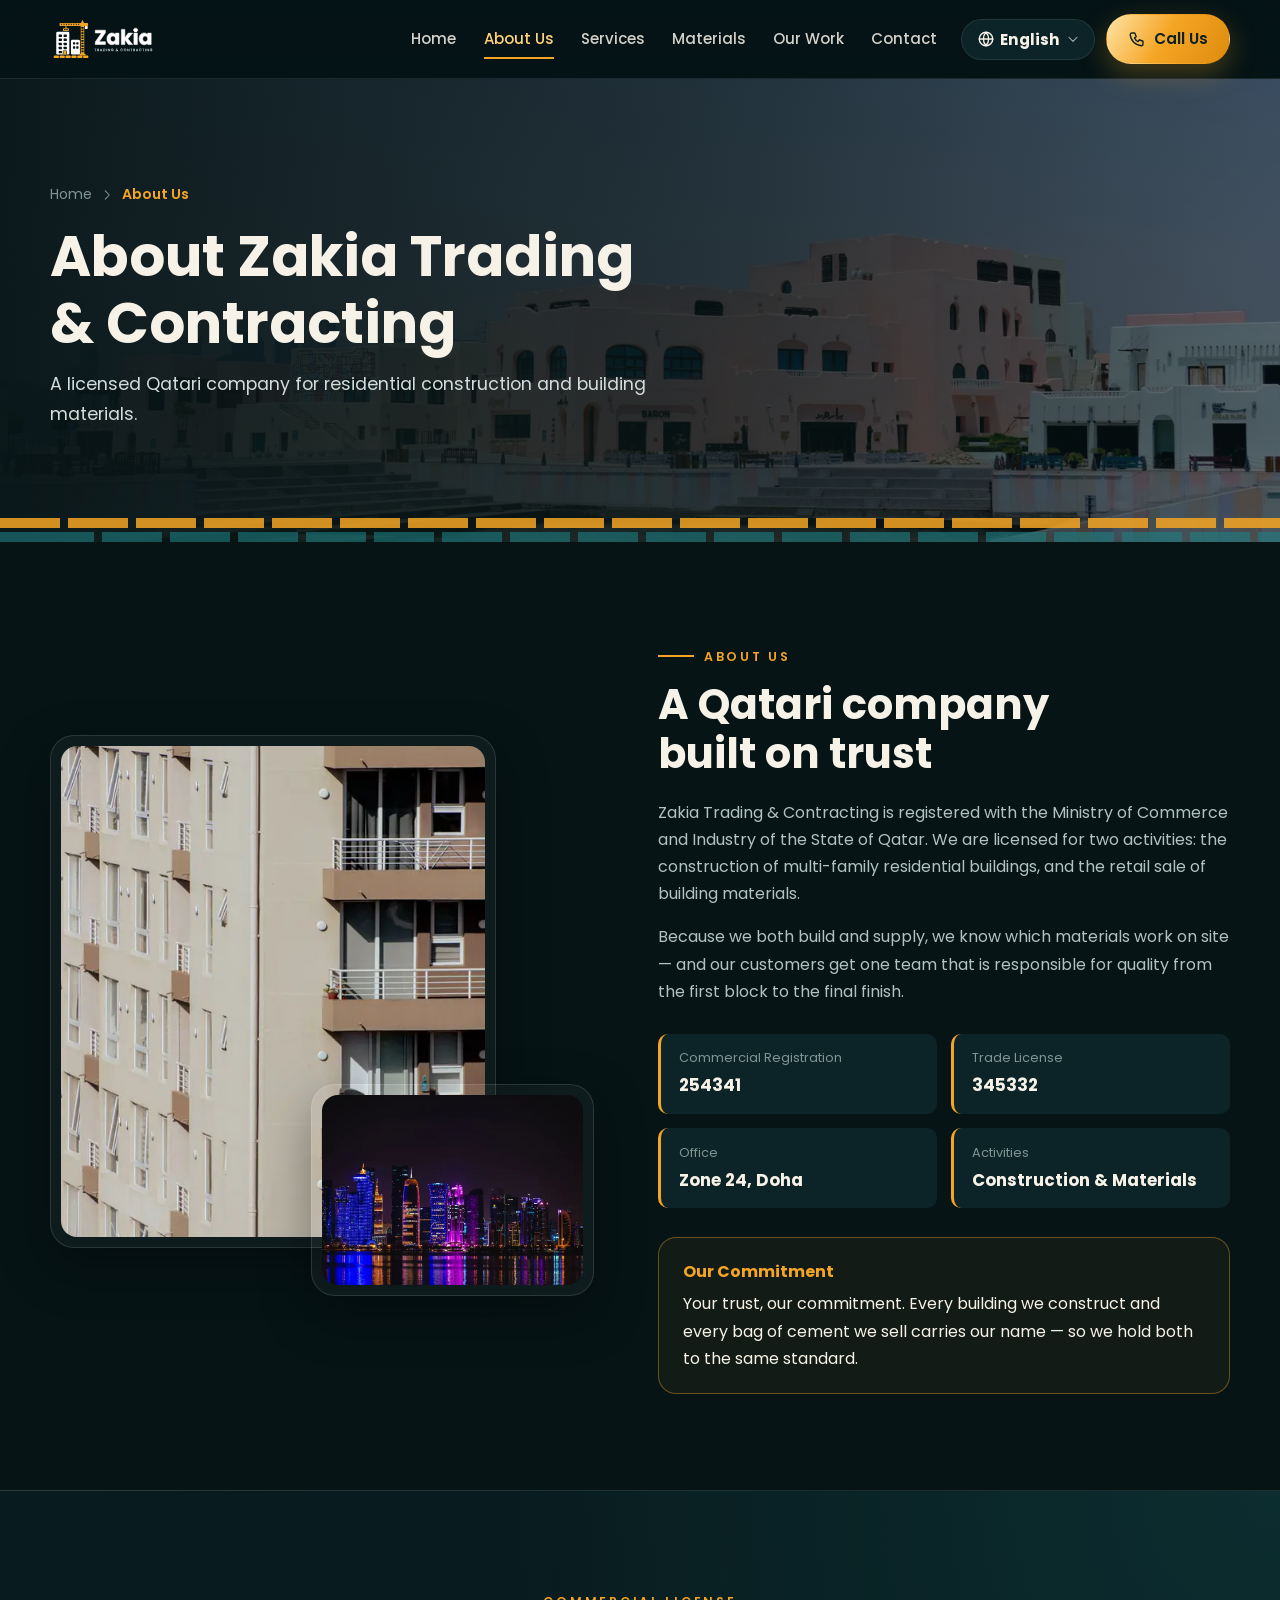
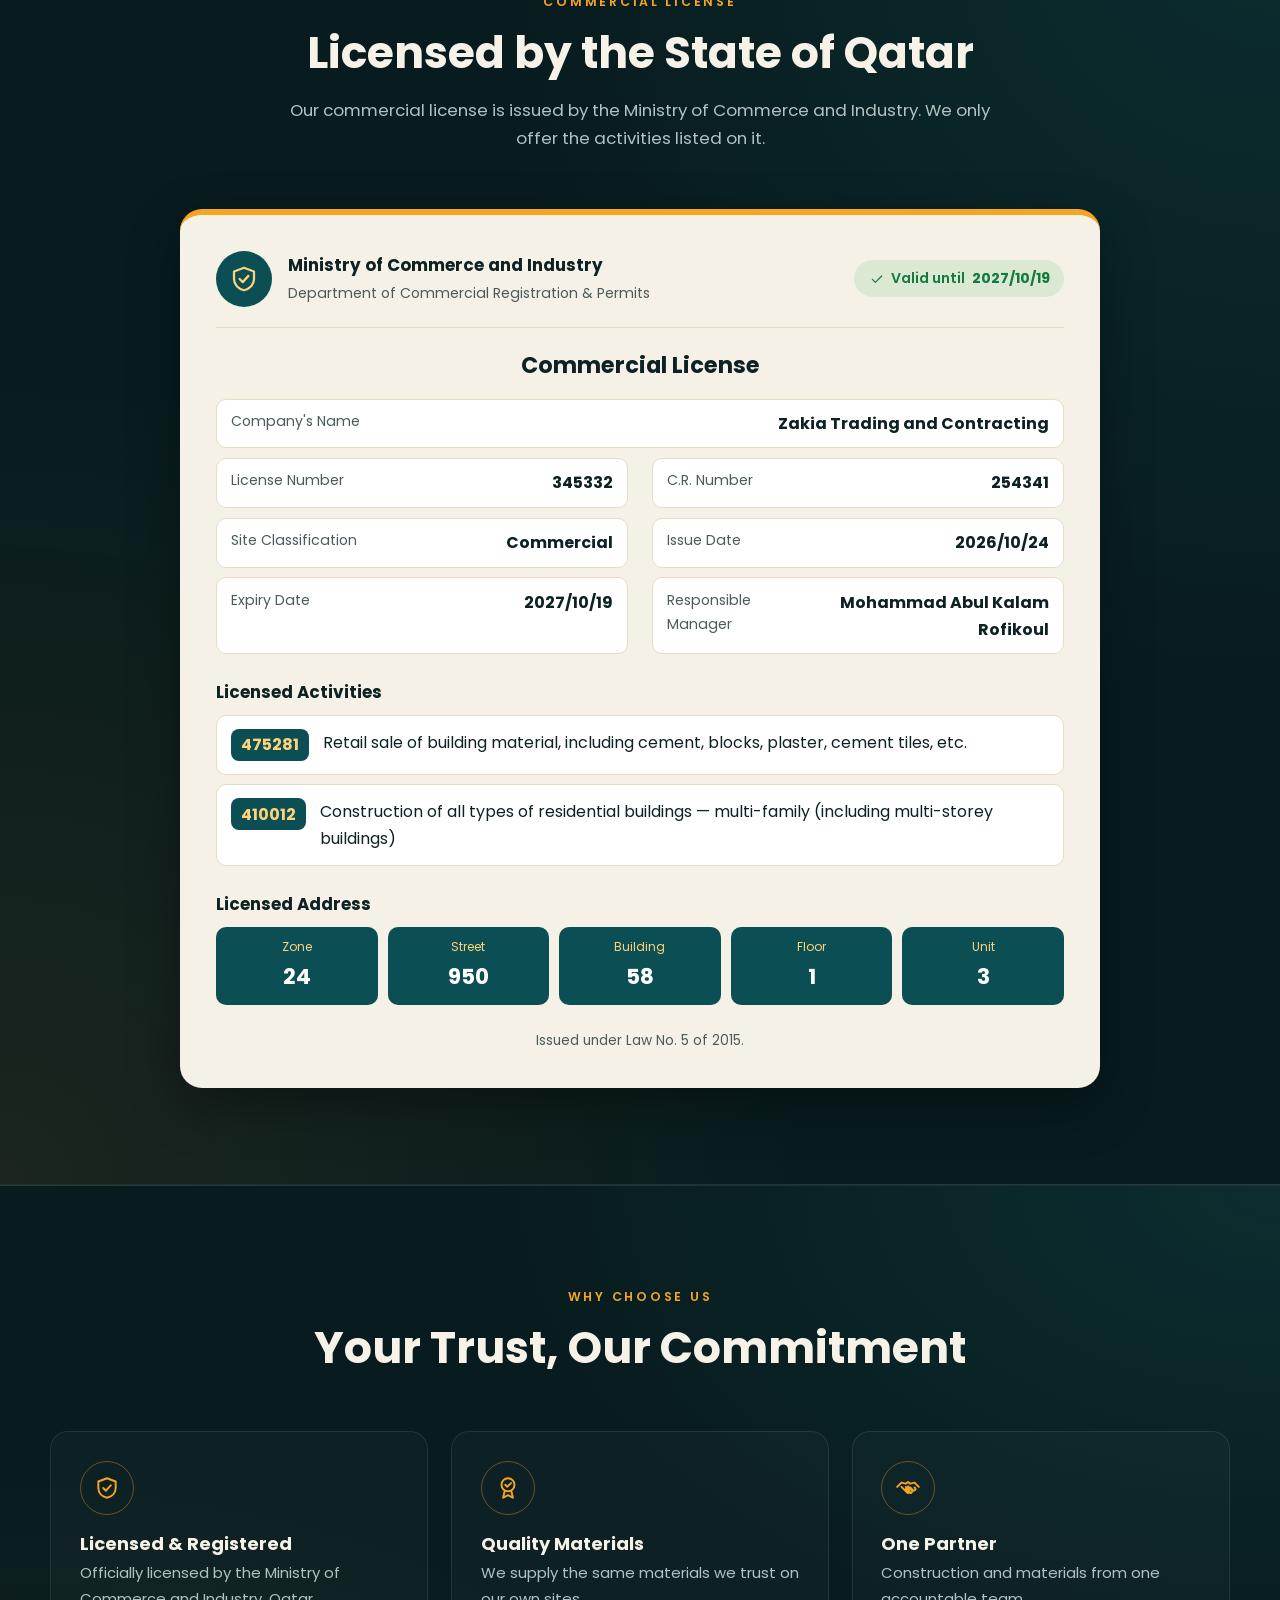
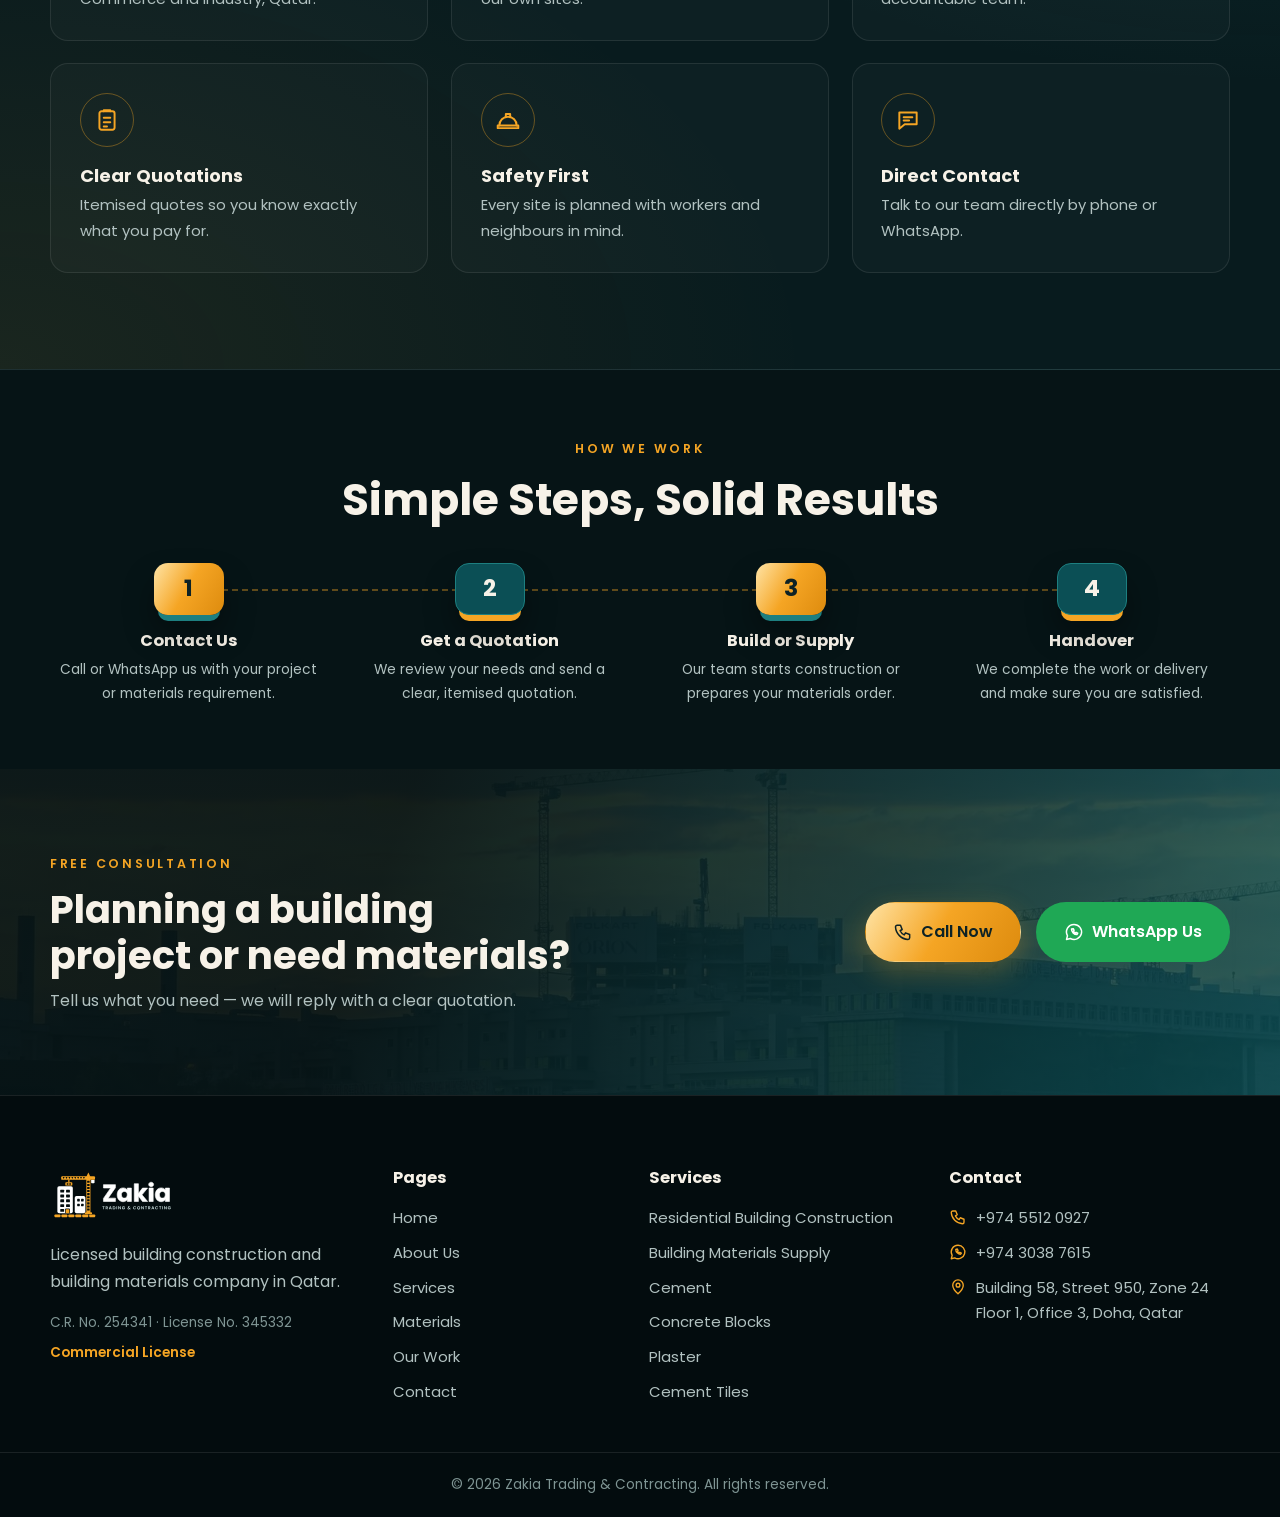
==== commit c3e6d4ae: "Professional work photos: tiling, plastering, bricklaying, site teams Co-Authored-By: Claude Opus 5." ====
--- a/about.html
+++ b/about.html
@@ -21,7 +21,7 @@
         "address": { "@type": "PostalAddress", "streetAddress": "Building 58, Street 950, Zone 24", "addressLocality": "Doha", "addressCountry": "QA" }
       }
     </script>
-    <script type="module" crossorigin src="./assets/main-BuBsLj0B.js"></script>
+    <script type="module" crossorigin src="./assets/main-BpsSDB38.js"></script>
     <link rel="stylesheet" crossorigin href="./assets/main-C1D3EGRt.css">
   </head>
   <body>
